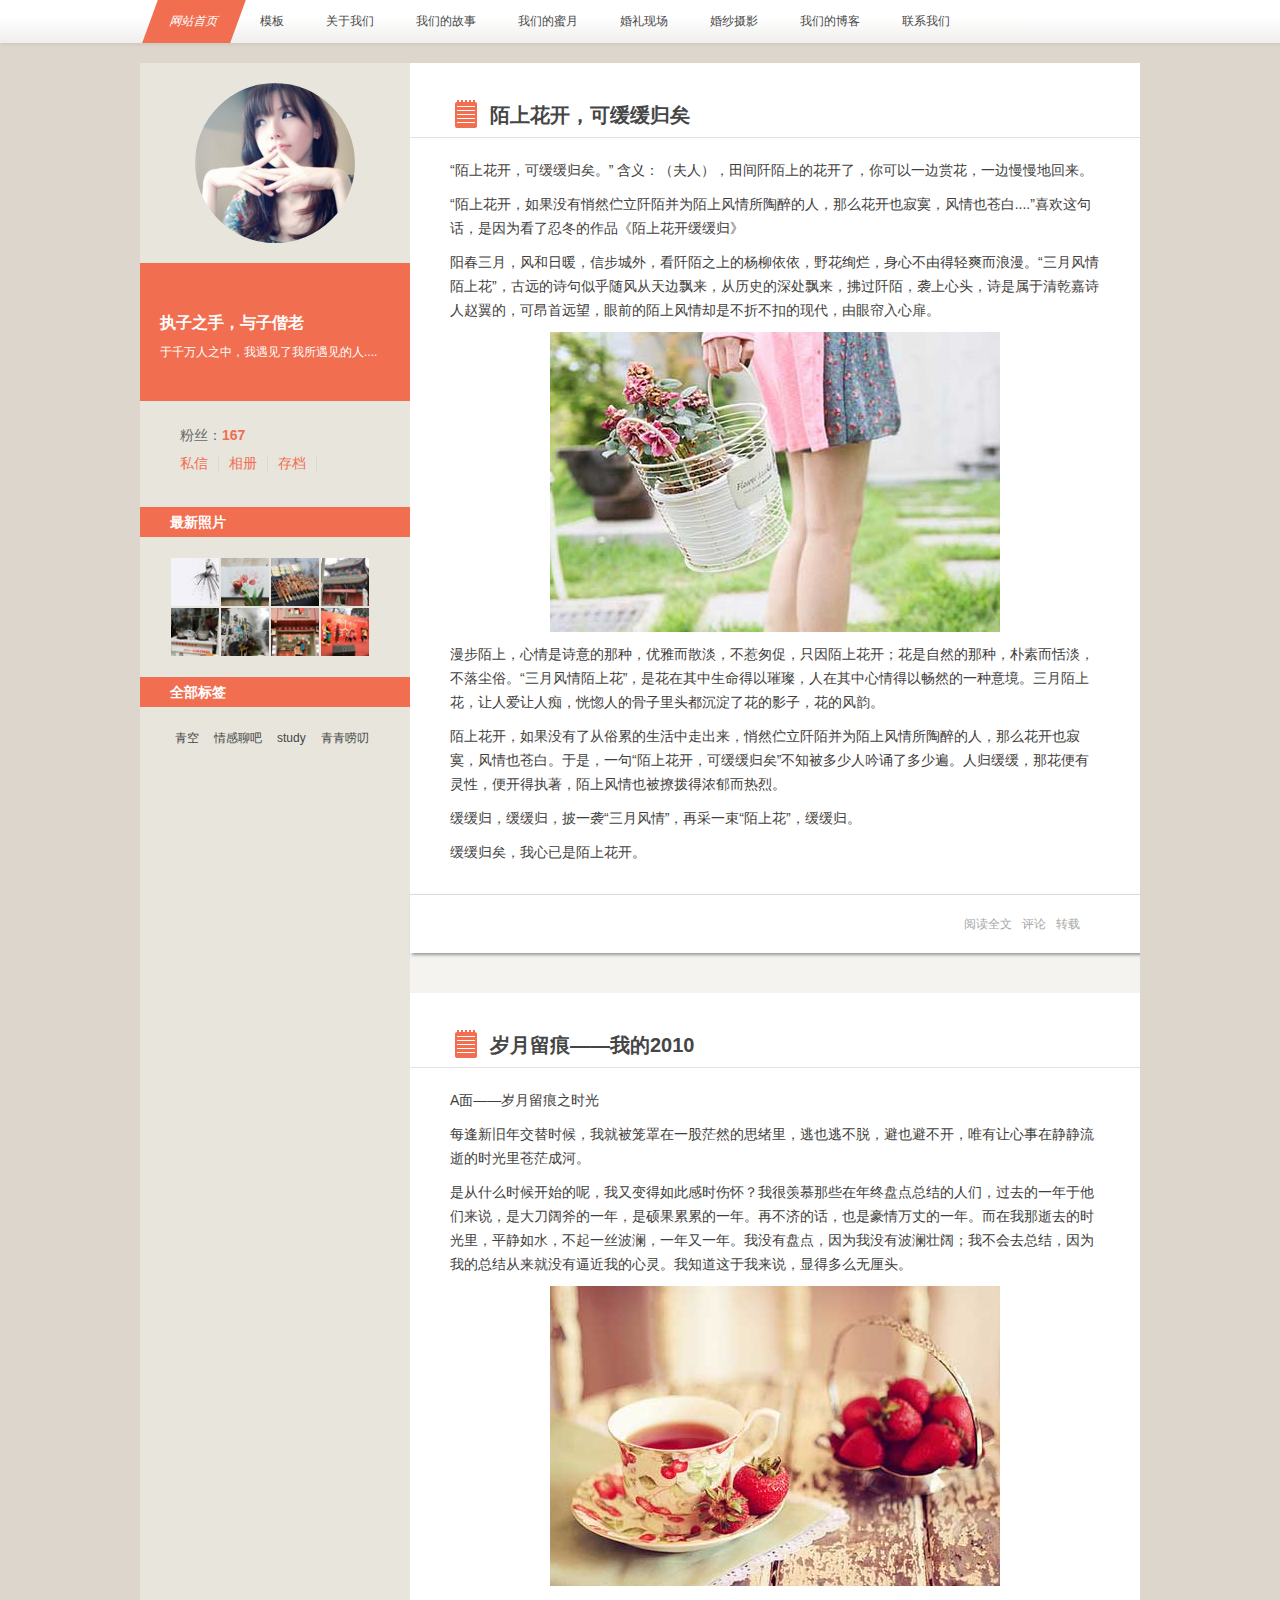
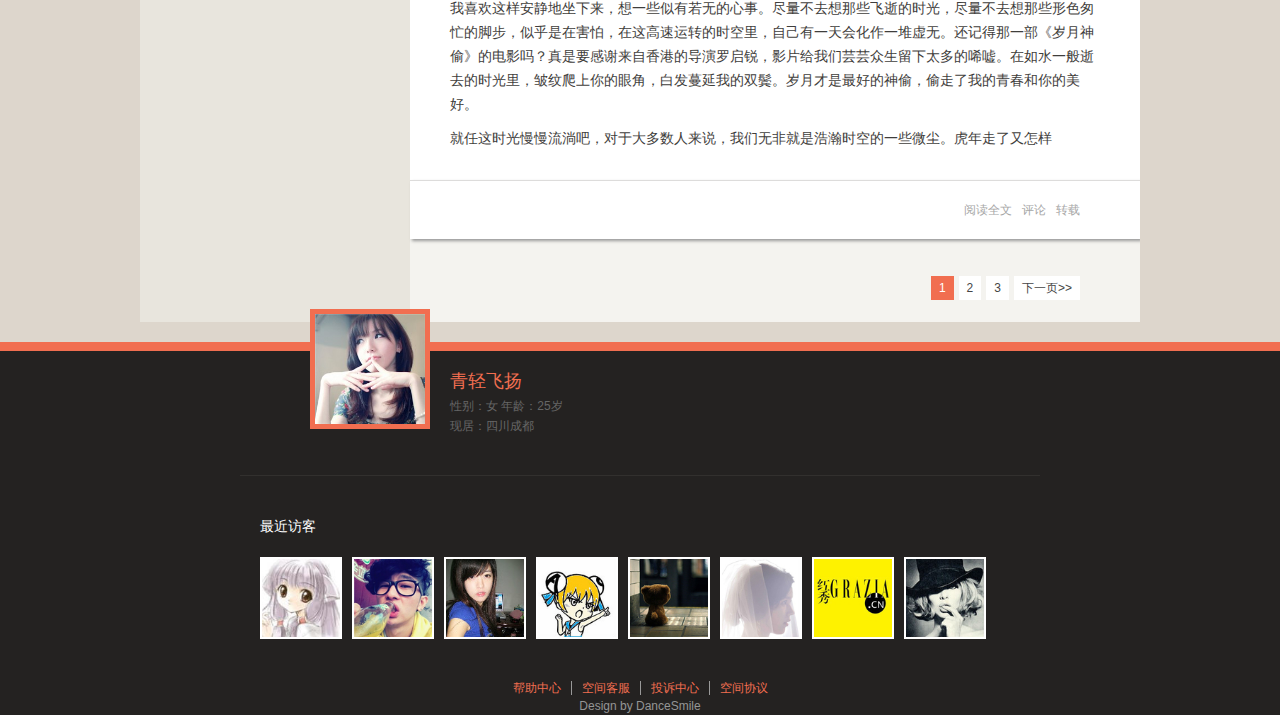
==== index.html @ f1ffcd58 "模板测试" ====
<!doctype html>
<html>
<head>
<meta charset="gb2312">
<title>���˲���ģ��</title>
<meta name="keywords" content="���˲���ģ��" />
<meta name="description" content="���˲���ģ��" />
<link href="css/styles.css" rel="stylesheet">
<!--[if lt IE 9]>
<script src="js/modernizr.js"></script>
<![endif]-->
</head>
<body>
<header>
 <nav id="nav">
   <ul>
    <li><a href="#">��վ��ҳ</a></li>
    <li><a href="#">ģ��</a></li>
    <li><a href="#">��������</a></li>
    <li><a href="#">���ǵĹ���</a></li>
    <li><a href="#">���ǵ�����</a></li>
    <li><a href="#">�����ֳ�</a></li>
    <li><a href="#">��ɴ��Ӱ</a></li>
    <li><a href="#">���ǵĲ���</a></li>       
    <li><a href="#">��ϵ����</a></li>
   </ul>
  <script src="js/silder.js"></script><!--��ȡ��ǰҳ���� ������ʾ����-->
 </nav>
 </header>
 <div class="mainContent">
    <aside>
      <div class="avatar">
        <a href="#"><span>�������</span></a>
      </div>
      <section class="topspaceinfo">
        <h1>ִ��֮�֣���������</h1>
        <p>��ǧ����֮�У���������������������....</p>
      </section>
      <div class="userinfo"> 
        <p class="q-fans"> ��˿��<a href="#">167</a></p> 
        <p class="btns"><a href="#" >˽��</a><a href="#">���</a><a href="#">�浵</a></p>   
      </div>
      <section class="newpic">
         <h2>������Ƭ</h2>
         <ul>
           <li><a href="#"><img src="images/01.jpg"></a></li>
           <li><a href="#"><img src="images/02.jpg"></a></li>
           <li><a href="#"><img src="images/03.jpg"></a></li>
           <li><a href="#"><img src="images/04.jpg"></a></li>
           <li><a href="#"><img src="images/05.jpg"></a></li>
           <li><a href="#"><img src="images/06.jpg"></a></li>
           <li><a href="#"><img src="images/07.jpg"></a></li>
           <li><a href="#"><img src="images/08.jpg"></a></li>
         </ul>
      </section>
      <section class="taglist">
         <h2>ȫ����ǩ</h2>
         <ul>
           <li><a href="#">���</a></li>
           <li><a href="#">����İ�</a></li>
           <li><a href="#">study</a></li>
           <li><a href="#">������߶</a></li>
        </ul>
      </section>
    </aside>
    <div class="blogitem">
      <article>
        <h2 class="title"><a href="#">İ�ϻ������ɻ�������</a></h2>
        <ul class="text">
          <p>��İ�ϻ������ɻ������ӡ��� ���壺�����ˣ��������İ�ϵĻ����ˣ������һ���ͻ���һ�������ػ�����</p>
          <p>��İ�ϻ��������û����Ȼ������İ��Ϊİ�Ϸ������������ˣ���ô����Ҳ��į������Ҳ�԰�....��ϲ����仰������Ϊ�����̶�����Ʒ��İ�ϻ��������顷</p>
          <p>�������£������ů���Ų����⣬����İ֮�ϵ�����������Ұ��Ѥ�ã����Ĳ��ɵ���ˬ�������������·���İ�ϻ�������Զ��ʫ���ƺ��������Ʈ��������ʷ���Ʈ����������İ��Ϯ����ͷ��ʫ��������Ǭ��ʫ�������ģ��ɰ���Զ������ǰ��İ�Ϸ���ȴ�ǲ��۲��۵��ִ��������������顣</p>
          <p class="textimg"><img src="images/text02.jpg"></p>
          <p>����İ�ϣ�������ʫ������֣����Ŷ�ɢ�������ǴҴ٣�ֻ��İ�ϻ�����������Ȼ�����֣����ض��񵭣����䳾�ס������·���İ�ϻ������ǻ����������������貣���������������Գ�Ȼ��һ���⾳������İ�ϻ������˰����˳գ�����˵Ĺ�����ͷ�������˻���Ӱ�ӣ����ķ��ϡ�</p>
          <p>İ�ϻ��������û���˴����۵��������߳�������Ȼ������İ��Ϊİ�Ϸ������������ˣ���ô����Ҳ��į������Ҳ�԰ס����ǣ�һ�䡰İ�ϻ������ɻ������ӡ���֪�������������˶��ٱ顣�˹黺�����ǻ��������ԣ��㿪��ִ����İ�Ϸ���Ҳ���ò���Ũ�������ҡ�</p>
          <p>�����飬�����飬��һϮ�����·��顱���ٲ�һ����İ�ϻ����������顣</p>
          <p>�������ӣ���������İ�ϻ�����</p>
        </ul>
        <div class="textfoot">
          <a href="#">�Ķ�ȫ��</a><a href="#">����</a><a href="#">ת��</a>
        </div>
      </article> 
      <article>
        <h2 class="title"><a href="#">�������ۡ����ҵ�2010</a></h2>
        <ul class="text">
          <p>A�桪����������֮ʱ��</p>
          <p>ÿ���¾��꽻��ʱ���Ҿͱ�������һ��ãȻ��˼�����Ҳ�Ӳ��ѣ���Ҳ�ܲ�����Ψ���������ھ������ŵ�ʱ�����ã�ɺӡ�</p>
          <p>�Ǵ�ʲôʱ��ʼ���أ����ֱ����˸�ʱ�˻����Һ���Ľ��Щ�������̵��ܽ�����ǣ���ȥ��һ����������˵���Ǵ�������һ�꣬��˶�����۵�һ�ꡣ�ٲ��õĻ���Ҳ�Ǻ������ɵ�һ�ꡣ����������ȥ��ʱ���ƽ����ˮ������һ˿������һ����һ�ꡣ��û���̵㣬��Ϊ��û�в���׳�����Ҳ���ȥ�ܽᣬ��Ϊ�ҵ��ܽ������û�бƽ��ҵ����顣��֪����������˵���Եö�ô����ͷ��</p>
          <p class="textimg"><img src="images/text01.jpg"></p>
          <p>��ϲ����������������������һЩ�������޵����¡�������ȥ����Щ���ŵ�ʱ�⣬������ȥ����Щ��ɫ��æ�ĽŲ����ƺ����ں��£����������ת��ʱ����Լ���һ��ữ��һ�����ޡ����ǵ���һ����������͵���ĵ�Ӱ������Ҫ��л������۵ĵ���������ӰƬ������ܿܿ��������̫������ꡣ����ˮһ����ȥ��ʱ���������������۽ǣ��׷������ҵ�˫�ޡ����²�����õ���͵��͵�����ҵ��ഺ��������á�</p>
          <p>������ʱ���������ʰɣ����ڴ��������˵�������޷Ǿ��Ǻ��ʱ�յ�һЩ΢������������������</p>
        </ul>
        <div class="textfoot">
          <a href="#">�Ķ�ȫ��</a><a href="#">����</a><a href="#">ת��</a>
        </div>
      </article>
      <div class="pages"><span>1</span><a href="#" hidefocus="">2</a><a href="#" hidefocus="">3</a><a href="#" class="next">��һҳ&gt;&gt;</a></div>
    </div>
 </div>
<footer>
   <div class="footavatar">
     <img src="images/photo.jpg" class="footphoto">
     <ul class="footinfo">
       <p class="fname"><a href="/dancesmile" >�������</a>  </p>
       <p class="finfo">�Ա�Ů ���䣺25��</p>
       <p>�־ӣ��Ĵ��ɶ�</p></ul>
   </div>
   <section class="visitor">
     <h2>����ÿ�</h2>
      <ul>
        <li><a href="#"><img src="images/s0.jpg"></a></li>
        <li><a href="#"><img src="images/s1.jpg"></a></li>
        <li><a href="#"><img src="images/s2.jpg"></a></li>
        <li><a href="#"><img src="images/s3.jpg"></a></li>
        <li><a href="#"><img src="images/s5.jpg"></a></li>
        <li><a href="#"><img src="images/s6.jpg"></a></li>
        <li><a href="#"><img src="images/s7.jpg"></a></li>
        <li><a href="#"><img src="images/s8.jpg"></a></li>
      </ul>
   </section>
   <div class="Copyright">
     <ul>
       <a href="#">��������</a><a href="#">�ռ�ͷ�</a><a href="#">Ͷ������</a><a href="#">�ռ�Э��</a>
     </ul>
     <p>Design by DanceSmile</p>
   </div>
 </footer>
</body>
</html>
---- css/styles.css ----
@charset "gb2312";
/* CSS Document */
* { margin: 0; padding: 0 }
body { background: #DDD6CC; font: 12px "����", "Arial Narrow", HELVETICA; color: #3F3E3C; line-height: 1.5; }
img { border: 0; vertical-align: middle }
p { display: block; }
ul { list-style: none; }
a { color: #a6a6a6; text-decoration: none; transition: All 0.5s ease; -webkit-transition: All 0.5s ease; -moz-transition: All 0.5s ease; -o-transition: All 0.5s ease; }
a:hover { color: #000; }
.blank { height: 5px; overflow: hidden; width: 100%; margin: auto; clear: both }
/* nav */
header { width: 100%; height: 43px; background: -webkit-gradient(linear, 78% 100%, 78% 41%, from(#EFEEEC), to(#fff)); box-shadow: #D0C9C0 2px 2px 3px }
header nav { margin: 0 auto; width: 980px; text-align: center }
header nav ul li { line-height: 43px; display: block }
header nav ul li a { color: #484848; float: left; padding: 0 20px; margin-right: 2px; }
header nav ul li a:hover, #nav_current { color: #fff; background: #F16E50; transform: skew(-20deg); -webkit-transform: skew(-20deg); -moz-transform: skew(-20deg); -o-transform: skew(-20deg); }
/* mainContent */
.mainContent { background: #E8E5DD; width: 1000px; margin: 20px auto; overflow: hidden }
aside { width: 270px; float: left; }
.avatar { margin: 20px auto; width: 160px; height: 160px; border-radius: 160px; -moz-border-radius: 160px; -webkit-border-radius: 160px; overflow: hidden; }
.avatar a { display: block; padding-top: 97px; width: 160px; height: 63px; background: url(../images/photo.jpg) no-repeat; background-size: 160px 160px }
.avatar a span { display: block; margin-top: 63px; padding-top: 8px; width: 160px; height: 55px; text-align: center; font-size: 16px; line-height: 20px; color: #fff; background: rgba(0, 0, 0, .5); -webkit-transition: margin-top .2s ease-in-out; -moz-transition: margin-top .2s ease-in-out; -o-transition: margin-top .2s ease-in-out; transition: margin-top .2s ease-in-out; }
.avatar a:hover span { display: block; margin-top: 0; }
.topspaceinfo { background: #f16e50; padding: 40px 20px; color: #fff }
.topspaceinfo h1 { font-size: 16px; line-height: 40px }
.userinfo { padding: 20px 30px 30px; font-size: 14px; line-height: 28px; color: #666; }
.userinfo a { color: #f16e50; }
.userinfo a:hover { color: #000 }
.q-fans, .btns a { padding: 0 10px }
.q-fans a { font-weight: bold; }
.btns a { border-right: #dad9d5 1px solid; }
aside section { display: block; overflow: hidden }
aside section h2 { background: #f16e50; color: #FFF; padding-left: 30px; height: 30px; line-height: 30px; font-size: 14px; }
.newpic ul, .taglist ul { padding: 20px 30px; overflow: hidden }
.newpic ul li { display: inline; width: 48px; height: 48px; }
.newpic ul li img { width: 48px; height: 48px; border: 0; display: block; float: left; border: 1px solid transparent; }
.newpic ul li img:hover { opacity: 0.5 }
.taglist ul li a { padding: 2px 5px; display: inline-block; float: left; margin-right: 5px; color: #454545; }
.taglist ul li a:hover { background: #f16e50; color: #fff; -moz-border-radius: 5px; -webkit-border-radius: 5px; border-radius: 5px }
.blogitem { width: 730px; background: #fff; float: right }
.blogitem article { border-bottom: #F4F3EF 40px solid; }
.title { background: url(../images/titlebg.png) no-repeat 5% 80%; font-size: 20px; line-height: 28px; display: inline-block; padding: 38px 60px 8px 80px; border-bottom: 1px solid #e2e2e2; width: 100%; }
.title a { color: #454545; }
.title a:hover { padding: 20px }
.text { font-size: 14px; padding: 20px 40px; }
.text p { line-height: 24px; margin-bottom: 10px }
.textimg { text-align: center }
.textimg img { max-width: 500px; width:expression(document.body.clientWidth > 500? "500px": "auto" );}/*for ie6*/
.textfoot { padding: 20px 60px; border-top: 1px solid #dddcdb; text-align: right; box-shadow: #999 2px 2px 3px }
.textfoot a { margin-left: 10px; }
.pages { padding: 0 60px 25px; background: #F4F3EF; text-align: right }
.pages span { background: #f16e50; color: #fff; }
.pages a { background: #fff; color: #454545; padding: 5px 8px; border: none; margin: 0 0 0 5px; }
.pages span { padding: 5px 8px; border: none; margin: 0 0 0 5px; }
.pages a:hover { background: #CCC }
/* footer */
footer { border-top: 9px solid #f16e50; background: #242221; width: 100%; }
.footavatar { width: 700px; margin: auto; position: relative; color: #666; }
.footavatar img{ height:110px}
.footphoto { position: absolute; top: -58px; left: 20px; display: block; border: #F16E50 5px solid; }
.footinfo { display: block; padding: 0 0 0 160px }
.fname { color: #f16e50; margin-top: 16px; font-size: 18px; line-height: 28px; }
.fname a { color: #f16e50; }
.finfo { line-height: 22px; }
.visitor { width: 800px; margin: 40px auto 0; clear: both; border-top: 1px solid #32302e; padding-top: 40px; overflow: hidden; }
.visitor h2 { color: #fff; font-size: 14px; font-weight: normal; padding: 0 20px 0 }
.visitor ul { padding: 20px }
.visitor ul li img { width: 78px; height: 78px; display: block; border: #FFF 2px solid }
.visitor ul li a { float: left; margin-right: 10px }
.visitor ul li a:hover { opacity: 0.5 }
.Copyright { text-align: center; color: #959595; margin: 40px 0 0 }
.Copyright ul a { color: #f16e50; display: inline; padding: 0 10px; }
.Copyright ul a:nth-child(-n+3) { border-right: #999 1px solid }
.Copyright ul a:hover { color: #ff8b70; }
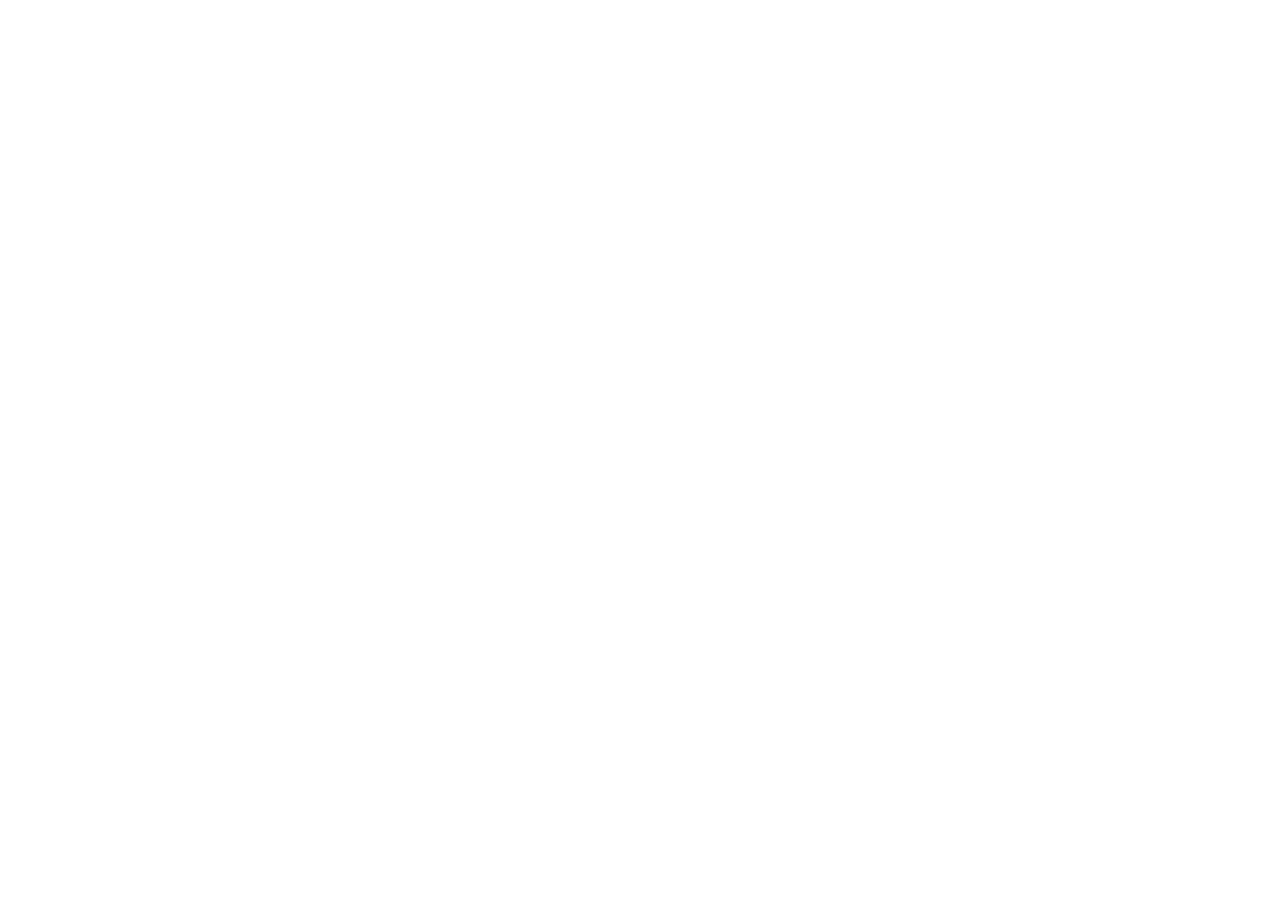
==== commit 10d079ae: "clear all" ====
--- a/index.html
+++ b/index.html
@@ -1,129 +1,17 @@
-<!doctype html>
-<html>
+<!DOCTYPE html>
+<html lang="en">
+
 <head>
-<meta charset="gb2312">
-<title>���˲���ģ��</title>
-<meta name="keywords" content="���˲���ģ��" />
-<meta name="description" content="���˲���ģ��" />
-<link href="css/styles.css" rel="stylesheet">
-<!--[if lt IE 9]>
-<script src="js/modernizr.js"></script>
-<![endif]-->
+  <meta charset="UTF-8">
+  <meta name="viewport" content="width=device-width, initial-scale=1.0">
+  <meta http-equiv="X-UA-Compatible" content="ie=edge">
+  <title>沐糖 (づ｡◕ ౩ ◕｡)づ</title>
+  <link rel="icon" sizes="any" mask="" href="/imgs/icon_mushroom.jpg">
+  <link rel="stylesheet" type="text/css" href="/css/styles.css">
 </head>
+
 <body>
-<header>
- <nav id="nav">
-   <ul>
-    <li><a href="#">��վ��ҳ</a></li>
-    <li><a href="#">ģ��</a></li>
-    <li><a href="#">��������</a></li>
-    <li><a href="#">���ǵĹ���</a></li>
-    <li><a href="#">���ǵ�����</a></li>
-    <li><a href="#">�����ֳ�</a></li>
-    <li><a href="#">��ɴ��Ӱ</a></li>
-    <li><a href="#">���ǵĲ���</a></li>       
-    <li><a href="#">��ϵ����</a></li>
-   </ul>
-  <script src="js/silder.js"></script><!--��ȡ��ǰҳ���� ������ʾ����-->
- </nav>
- </header>
- <div class="mainContent">
-    <aside>
-      <div class="avatar">
-        <a href="#"><span>�������</span></a>
-      </div>
-      <section class="topspaceinfo">
-        <h1>ִ��֮�֣���������</h1>
-        <p>��ǧ����֮�У���������������������....</p>
-      </section>
-      <div class="userinfo"> 
-        <p class="q-fans"> ��˿��<a href="#">167</a></p> 
-        <p class="btns"><a href="#" >˽��</a><a href="#">���</a><a href="#">�浵</a></p>   
-      </div>
-      <section class="newpic">
-         <h2>������Ƭ</h2>
-         <ul>
-           <li><a href="#"><img src="images/01.jpg"></a></li>
-           <li><a href="#"><img src="images/02.jpg"></a></li>
-           <li><a href="#"><img src="images/03.jpg"></a></li>
-           <li><a href="#"><img src="images/04.jpg"></a></li>
-           <li><a href="#"><img src="images/05.jpg"></a></li>
-           <li><a href="#"><img src="images/06.jpg"></a></li>
-           <li><a href="#"><img src="images/07.jpg"></a></li>
-           <li><a href="#"><img src="images/08.jpg"></a></li>
-         </ul>
-      </section>
-      <section class="taglist">
-         <h2>ȫ����ǩ</h2>
-         <ul>
-           <li><a href="#">���</a></li>
-           <li><a href="#">����İ�</a></li>
-           <li><a href="#">study</a></li>
-           <li><a href="#">������߶</a></li>
-        </ul>
-      </section>
-    </aside>
-    <div class="blogitem">
-      <article>
-        <h2 class="title"><a href="#">İ�ϻ������ɻ�������</a></h2>
-        <ul class="text">
-          <p>��İ�ϻ������ɻ������ӡ��� ���壺�����ˣ��������İ�ϵĻ����ˣ������һ���ͻ���һ�������ػ�����</p>
-          <p>��İ�ϻ��������û����Ȼ������İ��Ϊİ�Ϸ������������ˣ���ô����Ҳ��į������Ҳ�԰�....��ϲ����仰������Ϊ�����̶�����Ʒ��İ�ϻ��������顷</p>
-          <p>�������£������ů���Ų����⣬����İ֮�ϵ�����������Ұ��Ѥ�ã����Ĳ��ɵ���ˬ�������������·���İ�ϻ�������Զ��ʫ���ƺ��������Ʈ��������ʷ���Ʈ����������İ��Ϯ����ͷ��ʫ��������Ǭ��ʫ�������ģ��ɰ���Զ������ǰ��İ�Ϸ���ȴ�ǲ��۲��۵��ִ��������������顣</p>
-          <p class="textimg"><img src="images/text02.jpg"></p>
-          <p>����İ�ϣ�������ʫ������֣����Ŷ�ɢ�������ǴҴ٣�ֻ��İ�ϻ�����������Ȼ�����֣����ض��񵭣����䳾�ס������·���İ�ϻ������ǻ����������������貣���������������Գ�Ȼ��һ���⾳������İ�ϻ������˰����˳գ�����˵Ĺ�����ͷ�������˻���Ӱ�ӣ����ķ��ϡ�</p>
-          <p>İ�ϻ��������û���˴����۵��������߳�������Ȼ������İ��Ϊİ�Ϸ������������ˣ���ô����Ҳ��į������Ҳ�԰ס����ǣ�һ�䡰İ�ϻ������ɻ������ӡ���֪�������������˶��ٱ顣�˹黺�����ǻ��������ԣ��㿪��ִ����İ�Ϸ���Ҳ���ò���Ũ�������ҡ�</p>
-          <p>�����飬�����飬��һϮ�����·��顱���ٲ�һ����İ�ϻ����������顣</p>
-          <p>�������ӣ���������İ�ϻ�����</p>
-        </ul>
-        <div class="textfoot">
-          <a href="#">�Ķ�ȫ��</a><a href="#">����</a><a href="#">ת��</a>
-        </div>
-      </article> 
-      <article>
-        <h2 class="title"><a href="#">�������ۡ����ҵ�2010</a></h2>
-        <ul class="text">
-          <p>A�桪����������֮ʱ��</p>
-          <p>ÿ���¾��꽻��ʱ���Ҿͱ�������һ��ãȻ��˼�����Ҳ�Ӳ��ѣ���Ҳ�ܲ�����Ψ���������ھ������ŵ�ʱ�����ã�ɺӡ�</p>
-          <p>�Ǵ�ʲôʱ��ʼ���أ����ֱ����˸�ʱ�˻����Һ���Ľ��Щ�������̵��ܽ�����ǣ���ȥ��һ����������˵���Ǵ�������һ�꣬��˶�����۵�һ�ꡣ�ٲ��õĻ���Ҳ�Ǻ������ɵ�һ�ꡣ����������ȥ��ʱ���ƽ����ˮ������һ˿������һ����һ�ꡣ��û���̵㣬��Ϊ��û�в���׳�����Ҳ���ȥ�ܽᣬ��Ϊ�ҵ��ܽ������û�бƽ��ҵ����顣��֪����������˵���Եö�ô����ͷ��</p>
-          <p class="textimg"><img src="images/text01.jpg"></p>
-          <p>��ϲ����������������������һЩ�������޵����¡�������ȥ����Щ���ŵ�ʱ�⣬������ȥ����Щ��ɫ��æ�ĽŲ����ƺ����ں��£����������ת��ʱ����Լ���һ��ữ��һ�����ޡ����ǵ���һ����������͵���ĵ�Ӱ������Ҫ��л������۵ĵ���������ӰƬ������ܿܿ��������̫������ꡣ����ˮһ����ȥ��ʱ���������������۽ǣ��׷������ҵ�˫�ޡ����²�����õ���͵��͵�����ҵ��ഺ��������á�</p>
-          <p>������ʱ���������ʰɣ����ڴ��������˵�������޷Ǿ��Ǻ��ʱ�յ�һЩ΢������������������</p>
-        </ul>
-        <div class="textfoot">
-          <a href="#">�Ķ�ȫ��</a><a href="#">����</a><a href="#">ת��</a>
-        </div>
-      </article>
-      <div class="pages"><span>1</span><a href="#" hidefocus="">2</a><a href="#" hidefocus="">3</a><a href="#" class="next">��һҳ&gt;&gt;</a></div>
-    </div>
- </div>
-<footer>
-   <div class="footavatar">
-     <img src="images/photo.jpg" class="footphoto">
-     <ul class="footinfo">
-       <p class="fname"><a href="/dancesmile" >�������</a>  </p>
-       <p class="finfo">�Ա�Ů ���䣺25��</p>
-       <p>�־ӣ��Ĵ��ɶ�</p></ul>
-   </div>
-   <section class="visitor">
-     <h2>����ÿ�</h2>
-      <ul>
-        <li><a href="#"><img src="images/s0.jpg"></a></li>
-        <li><a href="#"><img src="images/s1.jpg"></a></li>
-        <li><a href="#"><img src="images/s2.jpg"></a></li>
-        <li><a href="#"><img src="images/s3.jpg"></a></li>
-        <li><a href="#"><img src="images/s5.jpg"></a></li>
-        <li><a href="#"><img src="images/s6.jpg"></a></li>
-        <li><a href="#"><img src="images/s7.jpg"></a></li>
-        <li><a href="#"><img src="images/s8.jpg"></a></li>
-      </ul>
-   </section>
-   <div class="Copyright">
-     <ul>
-       <a href="#">��������</a><a href="#">�ռ�ͷ�</a><a href="#">Ͷ������</a><a href="#">�ռ�Э��</a>
-     </ul>
-     <p>Design by DanceSmile</p>
-   </div>
- </footer>
+  <img class="place-center" style="width: 800px" src="/imgs/bpg-f4.jpg" alt="">
 </body>
+
 </html>--- a/css/styles.css
+++ b/css/styles.css
@@ -1,74 +1,12 @@
-@charset "gb2312";
-/* CSS Document */
-* { margin: 0; padding: 0 }
-body { background: #DDD6CC; font: 12px "����", "Arial Narrow", HELVETICA; color: #3F3E3C; line-height: 1.5; }
-img { border: 0; vertical-align: middle }
-p { display: block; }
-ul { list-style: none; }
-a { color: #a6a6a6; text-decoration: none; transition: All 0.5s ease; -webkit-transition: All 0.5s ease; -moz-transition: All 0.5s ease; -o-transition: All 0.5s ease; }
-a:hover { color: #000; }
-.blank { height: 5px; overflow: hidden; width: 100%; margin: auto; clear: both }
-/* nav */
-header { width: 100%; height: 43px; background: -webkit-gradient(linear, 78% 100%, 78% 41%, from(#EFEEEC), to(#fff)); box-shadow: #D0C9C0 2px 2px 3px }
-header nav { margin: 0 auto; width: 980px; text-align: center }
-header nav ul li { line-height: 43px; display: block }
-header nav ul li a { color: #484848; float: left; padding: 0 20px; margin-right: 2px; }
-header nav ul li a:hover, #nav_current { color: #fff; background: #F16E50; transform: skew(-20deg); -webkit-transform: skew(-20deg); -moz-transform: skew(-20deg); -o-transform: skew(-20deg); }
-/* mainContent */
-.mainContent { background: #E8E5DD; width: 1000px; margin: 20px auto; overflow: hidden }
-aside { width: 270px; float: left; }
-.avatar { margin: 20px auto; width: 160px; height: 160px; border-radius: 160px; -moz-border-radius: 160px; -webkit-border-radius: 160px; overflow: hidden; }
-.avatar a { display: block; padding-top: 97px; width: 160px; height: 63px; background: url(../images/photo.jpg) no-repeat; background-size: 160px 160px }
-.avatar a span { display: block; margin-top: 63px; padding-top: 8px; width: 160px; height: 55px; text-align: center; font-size: 16px; line-height: 20px; color: #fff; background: rgba(0, 0, 0, .5); -webkit-transition: margin-top .2s ease-in-out; -moz-transition: margin-top .2s ease-in-out; -o-transition: margin-top .2s ease-in-out; transition: margin-top .2s ease-in-out; }
-.avatar a:hover span { display: block; margin-top: 0; }
-.topspaceinfo { background: #f16e50; padding: 40px 20px; color: #fff }
-.topspaceinfo h1 { font-size: 16px; line-height: 40px }
-.userinfo { padding: 20px 30px 30px; font-size: 14px; line-height: 28px; color: #666; }
-.userinfo a { color: #f16e50; }
-.userinfo a:hover { color: #000 }
-.q-fans, .btns a { padding: 0 10px }
-.q-fans a { font-weight: bold; }
-.btns a { border-right: #dad9d5 1px solid; }
-aside section { display: block; overflow: hidden }
-aside section h2 { background: #f16e50; color: #FFF; padding-left: 30px; height: 30px; line-height: 30px; font-size: 14px; }
-.newpic ul, .taglist ul { padding: 20px 30px; overflow: hidden }
-.newpic ul li { display: inline; width: 48px; height: 48px; }
-.newpic ul li img { width: 48px; height: 48px; border: 0; display: block; float: left; border: 1px solid transparent; }
-.newpic ul li img:hover { opacity: 0.5 }
-.taglist ul li a { padding: 2px 5px; display: inline-block; float: left; margin-right: 5px; color: #454545; }
-.taglist ul li a:hover { background: #f16e50; color: #fff; -moz-border-radius: 5px; -webkit-border-radius: 5px; border-radius: 5px }
-.blogitem { width: 730px; background: #fff; float: right }
-.blogitem article { border-bottom: #F4F3EF 40px solid; }
-.title { background: url(../images/titlebg.png) no-repeat 5% 80%; font-size: 20px; line-height: 28px; display: inline-block; padding: 38px 60px 8px 80px; border-bottom: 1px solid #e2e2e2; width: 100%; }
-.title a { color: #454545; }
-.title a:hover { padding: 20px }
-.text { font-size: 14px; padding: 20px 40px; }
-.text p { line-height: 24px; margin-bottom: 10px }
-.textimg { text-align: center }
-.textimg img { max-width: 500px; width:expression(document.body.clientWidth > 500? "500px": "auto" );}/*for ie6*/
-.textfoot { padding: 20px 60px; border-top: 1px solid #dddcdb; text-align: right; box-shadow: #999 2px 2px 3px }
-.textfoot a { margin-left: 10px; }
-.pages { padding: 0 60px 25px; background: #F4F3EF; text-align: right }
-.pages span { background: #f16e50; color: #fff; }
-.pages a { background: #fff; color: #454545; padding: 5px 8px; border: none; margin: 0 0 0 5px; }
-.pages span { padding: 5px 8px; border: none; margin: 0 0 0 5px; }
-.pages a:hover { background: #CCC }
-/* footer */
-footer { border-top: 9px solid #f16e50; background: #242221; width: 100%; }
-.footavatar { width: 700px; margin: auto; position: relative; color: #666; }
-.footavatar img{ height:110px}
-.footphoto { position: absolute; top: -58px; left: 20px; display: block; border: #F16E50 5px solid; }
-.footinfo { display: block; padding: 0 0 0 160px }
-.fname { color: #f16e50; margin-top: 16px; font-size: 18px; line-height: 28px; }
-.fname a { color: #f16e50; }
-.finfo { line-height: 22px; }
-.visitor { width: 800px; margin: 40px auto 0; clear: both; border-top: 1px solid #32302e; padding-top: 40px; overflow: hidden; }
-.visitor h2 { color: #fff; font-size: 14px; font-weight: normal; padding: 0 20px 0 }
-.visitor ul { padding: 20px }
-.visitor ul li img { width: 78px; height: 78px; display: block; border: #FFF 2px solid }
-.visitor ul li a { float: left; margin-right: 10px }
-.visitor ul li a:hover { opacity: 0.5 }
-.Copyright { text-align: center; color: #959595; margin: 40px 0 0 }
-.Copyright ul a { color: #f16e50; display: inline; padding: 0 10px; }
-.Copyright ul a:nth-child(-n+3) { border-right: #999 1px solid }
-.Copyright ul a:hover { color: #ff8b70; }+@charset "utf-8";
+html,body{
+    height: 100%;
+    width: 100%;
+    margin: 0;
+}
+.place-center{
+    transform: translate(-50%, -50%);
+    position: absolute;
+    top: 50%;
+    left: 50%;
+}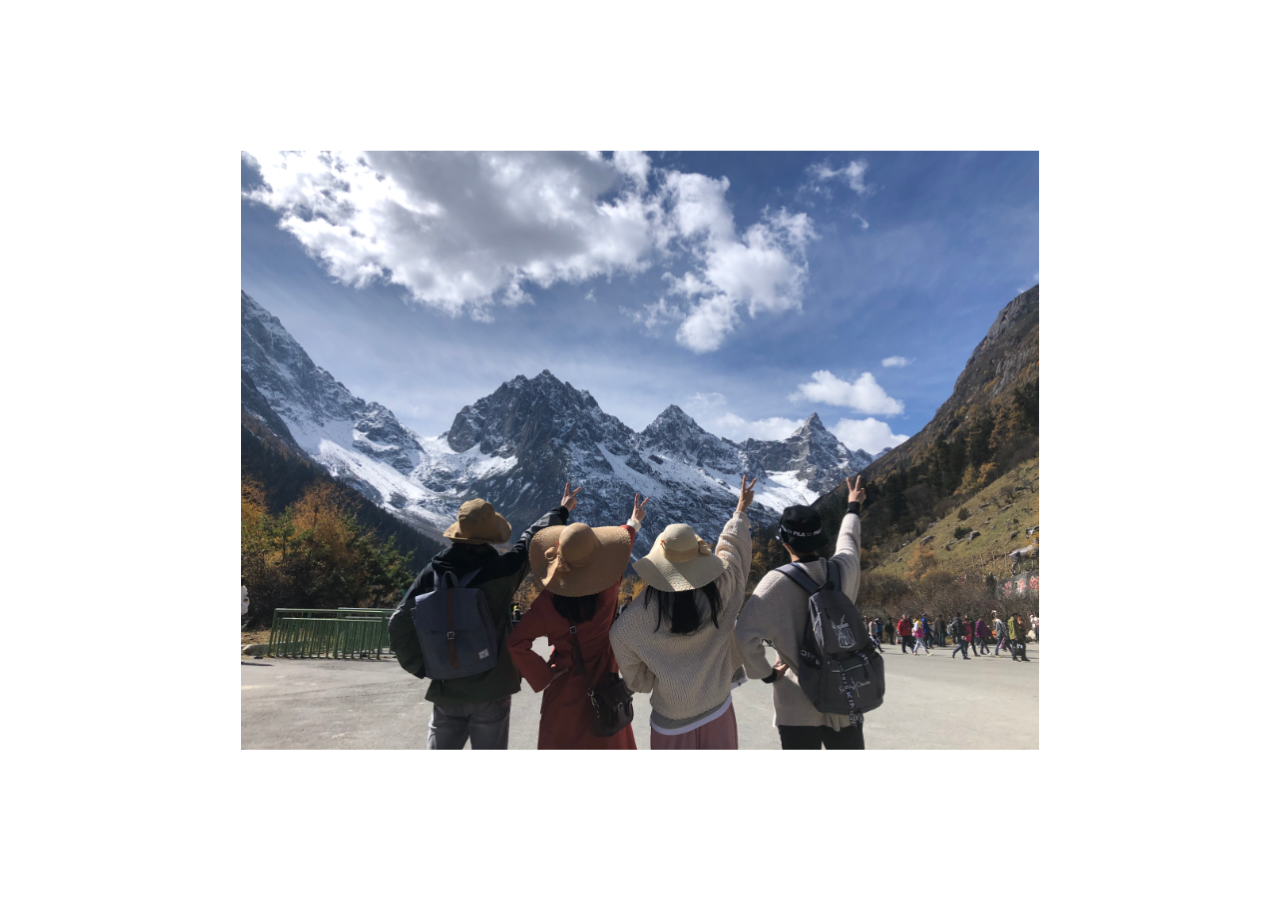
==== commit 7bf14fc5: "update" ====
--- a/index.html
+++ b/index.html
@@ -11,7 +11,7 @@
 </head>
 
 <body>
-  <img class="place-center" style="width: 800px" src="/imgs/bpg-f4.jpg" alt="">
+  <img class="place-center" style="width: 800px" src="/imgs/bpg-f4.png" alt="">
 </body>
 
 </html>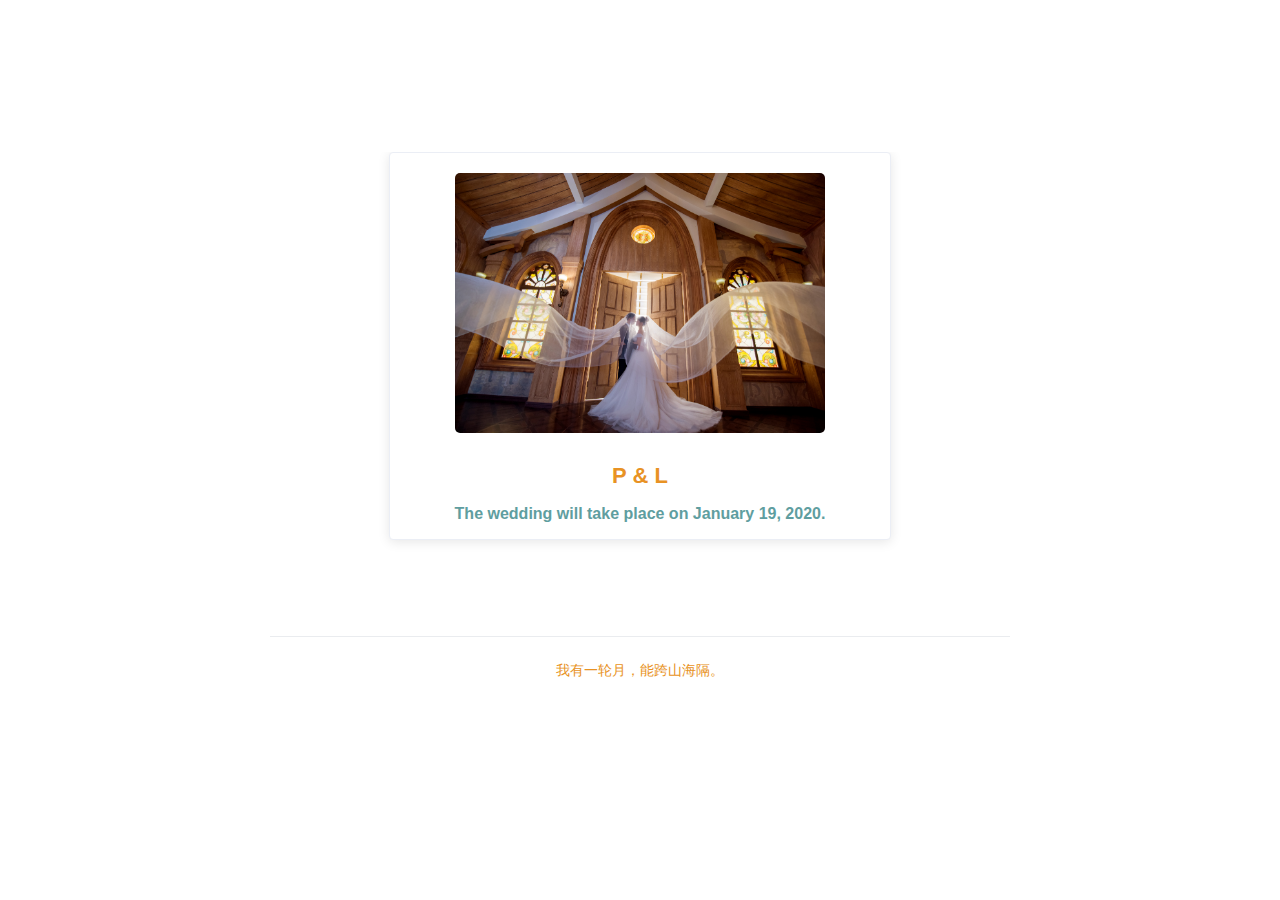
==== commit 8d8c5977: "update" ====
--- a/index.html
+++ b/index.html
@@ -1,17 +1,27 @@
 <!DOCTYPE html>
-<html lang="en">
-
-<head>
-  <meta charset="UTF-8">
-  <meta name="viewport" content="width=device-width, initial-scale=1.0">
-  <meta http-equiv="X-UA-Compatible" content="ie=edge">
-  <title>沐糖 (づ｡◕ ౩ ◕｡)づ</title>
-  <link rel="icon" sizes="any" mask="" href="/imgs/icon_mushroom.jpg">
-  <link rel="stylesheet" type="text/css" href="/css/styles.css">
-</head>
-
-<body>
-  <img class="place-center" style="width: 800px" src="/imgs/bpg-f4.png" alt="">
-</body>
-
-</html>+<html lang="en-US">
+  <head>
+    <meta charset="utf-8">
+    <meta name="viewport" content="width=device-width,initial-scale=1">
+    <title>沐糖 (づ｡◕ ౩ ◕｡)づ</title>
+    <meta name="description" content="Enjoy whatever it comes.">
+    <link rel="icon" href="/icon_mushroom.jpg">
+  <link rel="manifest" href="/manifest.json">
+  <meta name="theme-color" content="#3eaf7c">
+  <meta name="apple-mobile-web-app-capable" content="yes">
+  <meta name="apple-mobile-web-app-status-bar-style" content="black">
+  <link rel="apple-touch-icon" href="/icons/apple-touch-icon-152x152.png">
+  <link rel="mask-icon" href="/icons/safari-pinned-tab.svg" color="#3eaf7c">
+  <meta name="msapplication-TileImage" content="/icons/msapplication-icon-144x144.png">
+  <meta name="msapplication-TileColor" content="#000000">
+    
+    <link rel="preload" href="/assets/css/0.styles.3c8ce66d.css" as="style"><link rel="preload" href="/assets/js/app.fe9294d6.js" as="script"><link rel="preload" href="/assets/js/2.84eaee02.js" as="script"><link rel="preload" href="/assets/js/8.8a6e3bb2.js" as="script"><link rel="preload" href="/assets/js/12.96dd3055.js" as="script"><link rel="preload" href="/assets/js/4.a7afdd15.js" as="script"><link rel="preload" href="/assets/js/10.21ca1749.js" as="script"><link rel="prefetch" href="/assets/js/11.2daa55e5.js"><link rel="prefetch" href="/assets/js/13.c46df1ac.js"><link rel="prefetch" href="/assets/js/14.abc1cbe7.js"><link rel="prefetch" href="/assets/js/15.292faf40.js"><link rel="prefetch" href="/assets/js/16.925d5b0f.js"><link rel="prefetch" href="/assets/js/17.df831b71.js"><link rel="prefetch" href="/assets/js/18.405c678f.js"><link rel="prefetch" href="/assets/js/19.dd8e294c.js"><link rel="prefetch" href="/assets/js/20.795a991e.js"><link rel="prefetch" href="/assets/js/21.e0663643.js"><link rel="prefetch" href="/assets/js/22.cd92fcdb.js"><link rel="prefetch" href="/assets/js/23.35e01ef9.js"><link rel="prefetch" href="/assets/js/3.1638692f.js"><link rel="prefetch" href="/assets/js/5.26c3adb8.js"><link rel="prefetch" href="/assets/js/6.25d0a1c2.js"><link rel="prefetch" href="/assets/js/7.95862c26.js"><link rel="prefetch" href="/assets/js/9.efa9122d.js">
+    <link rel="stylesheet" href="/assets/css/0.styles.3c8ce66d.css">
+  </head>
+  <body>
+    <div id="app" data-server-rendered="true"><div class="theme-container no-sidebar"><div class="sidebar-mask"></div> <aside class="sidebar"><nav class="nav-links"><div class="nav-item"><div class="dropdown-wrapper"><a class="dropdown-title"><span class="title">Finen's Blog</span> <span class="arrow right"></span></a> <ul class="nav-dropdown" style="display:none;"><li class="dropdown-item"><h4>BackEnd</h4> <ul class="dropdown-subitem-wrapper"><li class="dropdown-subitem"><a href="/blog/java/" class="nav-link">Java</a></li><li class="dropdown-subitem"><a href="/blog/python/" class="nav-link">Python</a></li></ul></li><li class="dropdown-item"><h4>FrontEnd</h4> <ul class="dropdown-subitem-wrapper"><li class="dropdown-subitem"><a href="/blog/frontend/" class="nav-link">Frontend</a></li></ul></li><li class="dropdown-item"><h4>Linux</h4> <ul class="dropdown-subitem-wrapper"><li class="dropdown-subitem"><a href="/blog/linux/" class="nav-link">Linux</a></li></ul></li><li class="dropdown-item"><h4>Other</h4> <ul class="dropdown-subitem-wrapper"><li class="dropdown-subitem"><a href="/blog/git/" class="nav-link">Git</a></li><li class="dropdown-subitem"><a href="/blog/wheel/" class="nav-link">Wheel</a></li><li class="dropdown-subitem"><a href="/blog/others/" class="nav-link">Other</a></li><li class="dropdown-subitem"><a href="/blog/life-record/" class="nav-link">LifeRecord</a></li></ul></li></ul></div></div><div class="nav-item"><a href="/archives/" class="nav-link">Archives</a></div><div class="nav-item"><a href="/tags/" class="nav-link">Tags</a></div><div class="nav-item"><a href="/about/" class="nav-link">Resume</a></div><div class="nav-item"><a href="/friends/" class="nav-link">Friends</a></div> <a href="https://github.com/hirCodd" target="_blank" rel="noopener noreferrer" class="repo-link">
+    GitHub
+    <svg xmlns="http://www.w3.org/2000/svg" aria-hidden="true" x="0px" y="0px" viewBox="0 0 100 100" width="15" height="15" class="icon outbound"><path fill="currentColor" d="M18.8,85.1h56l0,0c2.2,0,4-1.8,4-4v-32h-8v28h-48v-48h28v-8h-32l0,0c-2.2,0-4,1.8-4,4v56C14.8,83.3,16.6,85.1,18.8,85.1z"></path> <polygon fill="currentColor" points="45.7,48.7 51.3,54.3 77.2,28.5 77.2,37.2 85.2,37.2 85.2,14.9 62.8,14.9 62.8,22.9 71.5,22.9"></polygon></svg></a></nav>  <!----> </aside> <main class="page"> <!----> <div class="content default"><div class="home-main-page" data-v-321d410a><div class="cardpage" style="padding-bottom: 88px;" data-v-321d410a><div class="el-card box-card is-always-shadow" data-v-321d410a><!----><div class="el-card__body" style="padding:0px;"><img src="/church_s.png" class="image" data-v-321d410a> <div class="nickname" data-v-321d410a><span class="nick" data-v-321d410a>P &amp; L</span></div> <div class="motto" style="padding:16px;" data-v-321d410a><span data-v-321d410a>The wedding will take place on January 19, 2020.</span></div></div></div></div> <hr data-v-321d410a> <div class="footer" data-v-321d410a><p data-v-321d410a>我有一轮月，能跨山海隔。</p></div></div></div> <footer class="page-edit"><!----> <!----></footer> <!---->  <!----></main></div><div class="global-ui"><!----><!----></div></div>
+    <script src="/assets/js/app.fe9294d6.js" defer></script><script src="/assets/js/2.84eaee02.js" defer></script><script src="/assets/js/8.8a6e3bb2.js" defer></script><script src="/assets/js/12.96dd3055.js" defer></script><script src="/assets/js/4.a7afdd15.js" defer></script><script src="/assets/js/10.21ca1749.js" defer></script>
+  </body>
+</html>
--- a/assets/css/0.styles.3c8ce66d.css
+++ b/assets/css/0.styles.3c8ce66d.css
@@ -0,0 +1 @@
+@font-face{font-family:element-icons;src:url([data-uri]) format("woff"),url(/assets/fonts/element-icons.6f0a7632.ttf) format("truetype");font-weight:400;font-style:normal}[class*=" el-icon-"],[class^=el-icon-]{font-family:element-icons!important;speak:none;font-style:normal;font-weight:400;font-variant:normal;text-transform:none;line-height:1;vertical-align:baseline;display:inline-block;-webkit-font-smoothing:antialiased;-moz-osx-font-smoothing:grayscale}.el-icon-info:before{content:"\E61A"}.el-icon-error:before{content:"\E62C"}.el-icon-success:before{content:"\E62D"}.el-icon-warning:before{content:"\E62E"}.el-icon-question:before{content:"\E634"}.el-icon-back:before{content:"\E606"}.el-icon-arrow-left:before{content:"\E600"}.el-icon-arrow-down:before{content:"\E603"}.el-cascader-menu__item--extensible:after,.el-icon-arrow-right:before{content:"\E604"}.el-icon-arrow-up:before{content:"\E605"}.el-icon-caret-left:before{content:"\E60A"}.el-icon-caret-bottom:before{content:"\E60B"}.el-icon-caret-top:before{content:"\E60C"}.el-icon-caret-right:before{content:"\E60E"}.el-icon-d-arrow-left:before{content:"\E610"}.el-icon-d-arrow-right:before{content:"\E613"}.el-icon-minus:before{content:"\E621"}.el-icon-plus:before{content:"\E62B"}.el-icon-remove:before{content:"\E635"}.el-icon-circle-plus:before{content:"\E601"}.el-icon-remove-outline:before{content:"\E63C"}.el-icon-circle-plus-outline:before{content:"\E602"}.el-icon-close:before{content:"\E60F"}.el-icon-check:before{content:"\E611"}.el-icon-circle-close:before{content:"\E607"}.el-icon-circle-check:before{content:"\E639"}.el-icon-circle-close-outline:before{content:"\E609"}.el-icon-circle-check-outline:before{content:"\E63E"}.el-icon-zoom-out:before{content:"\E645"}.el-icon-zoom-in:before{content:"\E641"}.el-icon-d-caret:before{content:"\E615"}.el-icon-sort:before{content:"\E640"}.el-icon-sort-down:before{content:"\E630"}.el-icon-sort-up:before{content:"\E631"}.el-icon-tickets:before{content:"\E63F"}.el-icon-document:before{content:"\E614"}.el-icon-goods:before{content:"\E618"}.el-icon-sold-out:before{content:"\E63B"}.el-icon-news:before{content:"\E625"}.el-icon-message:before{content:"\E61B"}.el-icon-date:before{content:"\E608"}.el-icon-printer:before{content:"\E62F"}.el-icon-time:before{content:"\E642"}.el-icon-bell:before{content:"\E622"}.el-icon-mobile-phone:before{content:"\E624"}.el-icon-service:before{content:"\E63A"}.el-icon-view:before{content:"\E643"}.el-icon-menu:before{content:"\E620"}.el-icon-more:before{content:"\E646"}.el-icon-more-outline:before{content:"\E626"}.el-icon-star-on:before{content:"\E637"}.el-icon-star-off:before{content:"\E63D"}.el-icon-location:before{content:"\E61D"}.el-icon-location-outline:before{content:"\E61F"}.el-icon-phone:before{content:"\E627"}.el-icon-phone-outline:before{content:"\E628"}.el-icon-picture:before{content:"\E629"}.el-icon-picture-outline:before{content:"\E62A"}.el-icon-delete:before{content:"\E612"}.el-icon-search:before{content:"\E619"}.el-icon-edit:before{content:"\E61C"}.el-icon-edit-outline:before{content:"\E616"}.el-icon-rank:before{content:"\E632"}.el-icon-refresh:before{content:"\E633"}.el-icon-share:before{content:"\E636"}.el-icon-setting:before{content:"\E638"}.el-icon-upload:before{content:"\E60D"}.el-icon-upload2:before{content:"\E644"}.el-icon-download:before{content:"\E617"}.el-icon-loading:before{content:"\E61E"}.el-icon-loading{-webkit-animation:rotating 2s linear infinite;animation:rotating 2s linear infinite}.el-icon--right{margin-left:5px}.el-icon--left{margin-right:5px}@-webkit-keyframes rotating{0%{-webkit-transform:rotate(0);transform:rotate(0)}to{-webkit-transform:rotate(1turn);transform:rotate(1turn)}}@keyframes rotating{0%{-webkit-transform:rotate(0);transform:rotate(0)}to{-webkit-transform:rotate(1turn);transform:rotate(1turn)}}.el-pagination{white-space:nowrap;padding:2px 5px;color:#303133;font-weight:700}.el-pagination:after,.el-pagination:before{display:table;content:""}.el-pagination:after{clear:both}.el-pagination button,.el-pagination span:not([class*=suffix]){display:inline-block;font-size:13px;min-width:35.5px;height:28px;line-height:28px;vertical-align:top;-webkit-box-sizing:border-box;box-sizing:border-box}.el-pager li,.el-pagination__editor{-webkit-box-sizing:border-box;text-align:center}.el-pagination .el-input__inner{text-align:center;-moz-appearance:textfield;line-height:normal}.el-pagination .el-input__suffix{right:0;-webkit-transform:scale(.8);transform:scale(.8)}.el-pagination .el-select .el-input{width:100px;margin:0 5px}.el-pagination .el-select .el-input .el-input__inner{padding-right:25px;border-radius:3px}.el-pagination button{border:none;padding:0 6px;background:0 0}.el-pagination button:focus{outline:0}.el-pagination button:hover{color:#409eff}.el-pagination button:disabled{color:#c0c4cc;background-color:#fff;cursor:not-allowed}.el-pagination .btn-next,.el-pagination .btn-prev{background:50% no-repeat #fff;background-size:16px;cursor:pointer;margin:0;color:#303133}.el-pagination .btn-next .el-icon,.el-pagination .btn-prev .el-icon{display:block;font-size:12px;font-weight:700}.el-pagination .btn-prev{padding-right:12px}.el-pagination .btn-next{padding-left:12px}.el-pagination .el-pager li.disabled{color:#c0c4cc;cursor:not-allowed}.el-pagination--small .btn-next,.el-pagination--small .btn-prev,.el-pagination--small .el-pager li,.el-pagination--small .el-pager li.btn-quicknext,.el-pagination--small .el-pager li.btn-quickprev,.el-pagination--small .el-pager li:last-child{border-color:transparent;font-size:12px;line-height:22px;height:22px;min-width:22px}.el-pagination--small .arrow.disabled{visibility:hidden}.el-pagination--small .more:before,.el-pagination--small li.more:before{line-height:24px}.el-pagination--small button,.el-pagination--small span:not([class*=suffix]){height:22px;line-height:22px}.el-pagination--small .el-pagination__editor,.el-pagination--small .el-pagination__editor.el-input .el-input__inner{height:22px}.el-pagination__sizes{margin:0 10px 0 0;font-weight:400;color:#606266}.el-pagination__sizes .el-input .el-input__inner{font-size:13px;padding-left:8px}.el-pagination__sizes .el-input .el-input__inner:hover{border-color:#409eff}.el-pagination__total{margin-right:10px;font-weight:400;color:#606266}.el-pagination__jump{margin-left:24px;font-weight:400;color:#606266}.el-pagination__jump .el-input__inner{padding:0 3px}.el-pagination__rightwrapper{float:right}.el-pagination__editor{line-height:18px;padding:0 2px;height:28px;margin:0 2px;-webkit-box-sizing:border-box;box-sizing:border-box;border-radius:3px}.el-pagination__editor.el-input{width:50px}.el-pagination__editor.el-input .el-input__inner{height:28px}.el-pagination__editor .el-input__inner::-webkit-inner-spin-button,.el-pagination__editor .el-input__inner::-webkit-outer-spin-button{-webkit-appearance:none;margin:0}.el-pagination.is-background .btn-next,.el-pagination.is-background .btn-prev,.el-pagination.is-background .el-pager li{margin:0 5px;background-color:#f4f4f5;color:#606266;min-width:30px;border-radius:2px}.el-pagination.is-background .btn-next.disabled,.el-pagination.is-background .btn-next:disabled,.el-pagination.is-background .btn-prev.disabled,.el-pagination.is-background .btn-prev:disabled,.el-pagination.is-background .el-pager li.disabled{color:#c0c4cc}.el-pagination.is-background .btn-next,.el-pagination.is-background .btn-prev{padding:0}.el-pagination.is-background .el-pager li:not(.disabled):hover{color:#409eff}.el-pagination.is-background .el-pager li:not(.disabled).active{background-color:#409eff;color:#fff}.el-pagination.is-background.el-pagination--small .btn-next,.el-pagination.is-background.el-pagination--small .btn-prev,.el-pagination.is-background.el-pagination--small .el-pager li{margin:0 3px;min-width:22px}.el-pager,.el-pager li{vertical-align:top;margin:0;display:inline-block}.el-pager{-webkit-user-select:none;-moz-user-select:none;-ms-user-select:none;user-select:none;list-style:none;font-size:0;padding:0}.el-pager .more:before{line-height:30px}.el-pager li{padding:0 4px;background:#fff;font-size:13px;min-width:35.5px;height:28px;line-height:28px;cursor:pointer;-webkit-box-sizing:border-box;box-sizing:border-box}.el-pager li.btn-quicknext,.el-pager li.btn-quickprev{line-height:28px;color:#303133}.el-pager li.btn-quicknext.disabled,.el-pager li.btn-quickprev.disabled{color:#c0c4cc}.el-pager li.btn-quicknext:hover,.el-pager li.btn-quickprev:hover{cursor:pointer}.el-pager li.active+li{border-left:0}.el-pager li:hover{color:#409eff}.el-pager li.active{color:#409eff;cursor:default}@-webkit-keyframes v-modal-in{0%{opacity:0}}@-webkit-keyframes v-modal-out{to{opacity:0}}.el-dialog{position:relative;margin:0 auto 50px;background:#fff;border-radius:2px;-webkit-box-shadow:0 1px 3px rgba(0,0,0,.3);box-shadow:0 1px 3px rgba(0,0,0,.3);-webkit-box-sizing:border-box;box-sizing:border-box;width:50%}.el-dialog.is-fullscreen{width:100%;margin-top:0;margin-bottom:0;height:100%;overflow:auto}.el-dialog__wrapper{position:fixed;top:0;right:0;bottom:0;left:0;overflow:auto;margin:0}.el-dialog__header{padding:20px 20px 10px}.el-dialog__headerbtn{position:absolute;top:20px;right:20px;padding:0;background:0 0;border:none;outline:0;cursor:pointer;font-size:16px}.el-dialog__headerbtn .el-dialog__close{color:#909399}.el-dialog__headerbtn:focus .el-dialog__close,.el-dialog__headerbtn:hover .el-dialog__close{color:#409eff}.el-dialog__title{line-height:24px;font-size:18px;color:#303133}.el-dialog__body{padding:30px 20px;color:#606266;font-size:14px}.el-dialog__footer{padding:10px 20px 20px;text-align:right;-webkit-box-sizing:border-box;box-sizing:border-box}.el-dialog--center{text-align:center}.el-dialog--center .el-dialog__body{text-align:initial;padding:25px 25px 30px}.el-dialog--center .el-dialog__footer{text-align:inherit}.dialog-fade-enter-active{-webkit-animation:dialog-fade-in .3s;animation:dialog-fade-in .3s}.dialog-fade-leave-active{-webkit-animation:dialog-fade-out .3s;animation:dialog-fade-out .3s}@-webkit-keyframes dialog-fade-in{0%{-webkit-transform:translate3d(0,-20px,0);transform:translate3d(0,-20px,0);opacity:0}to{-webkit-transform:translateZ(0);transform:translateZ(0);opacity:1}}@keyframes dialog-fade-in{0%{-webkit-transform:translate3d(0,-20px,0);transform:translate3d(0,-20px,0);opacity:0}to{-webkit-transform:translateZ(0);transform:translateZ(0);opacity:1}}@-webkit-keyframes dialog-fade-out{0%{-webkit-transform:translateZ(0);transform:translateZ(0);opacity:1}to{-webkit-transform:translate3d(0,-20px,0);transform:translate3d(0,-20px,0);opacity:0}}@keyframes dialog-fade-out{0%{-webkit-transform:translateZ(0);transform:translateZ(0);opacity:1}to{-webkit-transform:translate3d(0,-20px,0);transform:translate3d(0,-20px,0);opacity:0}}.el-autocomplete{position:relative;display:inline-block}.el-autocomplete-suggestion{margin:5px 0;-webkit-box-shadow:0 2px 12px 0 rgba(0,0,0,.1);box-shadow:0 2px 12px 0 rgba(0,0,0,.1);border-radius:4px;border:1px solid #e4e7ed;-webkit-box-sizing:border-box;box-sizing:border-box;background-color:#fff}.el-autocomplete-suggestion__wrap{max-height:280px;padding:10px 0;-webkit-box-sizing:border-box;box-sizing:border-box}.el-autocomplete-suggestion__list{margin:0;padding:0}.el-autocomplete-suggestion li{padding:0 20px;margin:0;line-height:34px;cursor:pointer;color:#606266;font-size:14px;list-style:none;white-space:nowrap;overflow:hidden;text-overflow:ellipsis}.el-autocomplete-suggestion li.highlighted,.el-autocomplete-suggestion li:hover{background-color:#f5f7fa}.el-autocomplete-suggestion li.divider{margin-top:6px;border-top:1px solid #000}.el-autocomplete-suggestion li.divider:last-child{margin-bottom:-6px}.el-autocomplete-suggestion.is-loading li{text-align:center;height:100px;line-height:100px;font-size:20px;color:#999}.el-autocomplete-suggestion.is-loading li:after{display:inline-block;content:"";height:100%;vertical-align:middle}.el-autocomplete-suggestion.is-loading li:hover{background-color:#fff}.el-autocomplete-suggestion.is-loading .el-icon-loading{vertical-align:middle}.el-dropdown{display:inline-block;position:relative;color:#606266;font-size:14px}.el-dropdown .el-button-group{display:block}.el-dropdown .el-button-group .el-button{float:none}.el-dropdown .el-dropdown__caret-button{padding-left:5px;padding-right:5px;position:relative;border-left:none}.el-dropdown .el-dropdown__caret-button:before{content:"";position:absolute;display:block;width:1px;top:5px;bottom:5px;left:0;background:hsla(0,0%,100%,.5)}.el-dropdown .el-dropdown__caret-button:hover:before{top:0;bottom:0}.el-dropdown .el-dropdown__caret-button .el-dropdown__icon{padding-left:0}.el-dropdown__icon{font-size:12px;margin:0 3px}.el-dropdown .el-dropdown-selfdefine:focus:active,.el-dropdown .el-dropdown-selfdefine:focus:not(.focusing){outline-width:0}.el-dropdown-menu{position:absolute;top:0;left:0;z-index:10;padding:10px 0;margin:5px 0;background-color:#fff;border:1px solid #ebeef5;border-radius:4px;-webkit-box-shadow:0 2px 12px 0 rgba(0,0,0,.1);box-shadow:0 2px 12px 0 rgba(0,0,0,.1);max-height:400px;overflow:auto}.el-dropdown-menu__item{list-style:none;line-height:36px;padding:0 20px;margin:0;font-size:14px;color:#606266;cursor:pointer;outline:0}.el-dropdown-menu__item:focus,.el-dropdown-menu__item:not(.is-disabled):hover{background-color:#ecf5ff;color:#66b1ff}.el-dropdown-menu__item i{margin-right:5px}.el-dropdown-menu__item--divided{position:relative;margin-top:6px;border-top:1px solid #ebeef5}.el-dropdown-menu__item--divided:before{content:"";height:6px;display:block;margin:0 -20px;background-color:#fff}.el-dropdown-menu__item.is-disabled{cursor:default;color:#bbb;pointer-events:none}.el-dropdown-menu--medium{padding:6px 0}.el-dropdown-menu--medium .el-dropdown-menu__item{line-height:30px;padding:0 17px;font-size:14px}.el-dropdown-menu--medium .el-dropdown-menu__item.el-dropdown-menu__item--divided{margin-top:6px}.el-dropdown-menu--medium .el-dropdown-menu__item.el-dropdown-menu__item--divided:before{height:6px;margin:0 -17px}.el-dropdown-menu--small{padding:6px 0}.el-dropdown-menu--small .el-dropdown-menu__item{line-height:27px;padding:0 15px;font-size:13px}.el-dropdown-menu--small .el-dropdown-menu__item.el-dropdown-menu__item--divided{margin-top:4px}.el-dropdown-menu--small .el-dropdown-menu__item.el-dropdown-menu__item--divided:before{height:4px;margin:0 -15px}.el-dropdown-menu--mini{padding:3px 0}.el-dropdown-menu--mini .el-dropdown-menu__item{line-height:24px;padding:0 10px;font-size:12px}.el-dropdown-menu--mini .el-dropdown-menu__item.el-dropdown-menu__item--divided{margin-top:3px}.el-dropdown-menu--mini .el-dropdown-menu__item.el-dropdown-menu__item--divided:before{height:3px;margin:0 -10px}.el-menu{border-right:1px solid #e6e6e6;list-style:none;position:relative;margin:0;padding-left:0}.el-menu,.el-menu--horizontal>.el-menu-item:not(.is-disabled):focus,.el-menu--horizontal>.el-menu-item:not(.is-disabled):hover,.el-menu--horizontal>.el-submenu .el-submenu__title:hover{background-color:#fff}.el-menu:after,.el-menu:before{display:table;content:""}.el-breadcrumb__item:last-child .el-breadcrumb__separator,.el-menu--collapse>.el-menu-item .el-submenu__icon-arrow,.el-menu--collapse>.el-submenu>.el-submenu__title .el-submenu__icon-arrow{display:none}.el-menu:after{clear:both}.el-menu.el-menu--horizontal{border-bottom:1px solid #e6e6e6}.el-menu--horizontal{border-right:none}.el-menu--horizontal>.el-menu-item{float:left;height:60px;line-height:60px;margin:0;border-bottom:2px solid transparent;color:#909399}.el-menu--horizontal>.el-menu-item a,.el-menu--horizontal>.el-menu-item a:hover{color:inherit}.el-menu--horizontal>.el-submenu{float:left}.el-menu--horizontal>.el-submenu:focus,.el-menu--horizontal>.el-submenu:hover{outline:0}.el-menu--horizontal>.el-submenu:focus .el-submenu__title,.el-menu--horizontal>.el-submenu:hover .el-submenu__title{color:#303133}.el-menu--horizontal>.el-submenu.is-active .el-submenu__title{border-bottom:2px solid #409eff;color:#303133}.el-menu--horizontal>.el-submenu .el-submenu__title{height:60px;line-height:60px;border-bottom:2px solid transparent;color:#909399}.el-menu--horizontal>.el-submenu .el-submenu__icon-arrow{position:static;vertical-align:middle;margin-left:8px;margin-top:-3px}.el-menu--horizontal .el-menu .el-menu-item,.el-menu--horizontal .el-menu .el-submenu__title{background-color:#fff;float:none;height:36px;line-height:36px;padding:0 10px;color:#909399}.el-menu--horizontal .el-menu .el-menu-item.is-active,.el-menu--horizontal .el-menu .el-submenu.is-active>.el-submenu__title{color:#303133}.el-menu--horizontal .el-menu-item:not(.is-disabled):focus,.el-menu--horizontal .el-menu-item:not(.is-disabled):hover{outline:0;color:#303133}.el-menu--horizontal>.el-menu-item.is-active{border-bottom:2px solid #409eff;color:#303133}.el-menu--collapse{width:64px}.el-menu--collapse>.el-menu-item [class^=el-icon-],.el-menu--collapse>.el-submenu>.el-submenu__title [class^=el-icon-]{margin:0;vertical-align:middle;width:24px;text-align:center}.el-menu--collapse>.el-menu-item span,.el-menu--collapse>.el-submenu>.el-submenu__title span{height:0;width:0;overflow:hidden;visibility:hidden;display:inline-block}.el-menu-item,.el-submenu__title{height:56px;line-height:56px;list-style:none}.el-menu--collapse>.el-menu-item.is-active i{color:inherit}.el-menu--collapse .el-menu .el-submenu{min-width:200px}.el-menu--collapse .el-submenu{position:relative}.el-menu--collapse .el-submenu .el-menu{position:absolute;margin-left:5px;top:0;left:100%;z-index:10;border:1px solid #e4e7ed;border-radius:2px;-webkit-box-shadow:0 2px 12px 0 rgba(0,0,0,.1);box-shadow:0 2px 12px 0 rgba(0,0,0,.1)}.el-menu--collapse .el-submenu.is-opened>.el-submenu__title .el-submenu__icon-arrow{-webkit-transform:none;transform:none}.el-menu--popup{z-index:100;min-width:200px;border:none;padding:5px 0;border-radius:2px;-webkit-box-shadow:0 2px 12px 0 rgba(0,0,0,.1);box-shadow:0 2px 12px 0 rgba(0,0,0,.1)}.el-menu--popup-bottom-start{margin-top:5px}.el-menu--popup-right-start{margin-left:5px;margin-right:5px}.el-menu-item{font-size:14px;color:#303133;padding:0 20px;cursor:pointer;position:relative;-webkit-transition:border-color .3s,background-color .3s,color .3s;transition:border-color .3s,background-color .3s,color .3s;-webkit-box-sizing:border-box;box-sizing:border-box;white-space:nowrap}.el-menu-item *{vertical-align:middle}.el-menu-item i{color:#909399}.el-menu-item:focus,.el-menu-item:hover{outline:0;background-color:#ecf5ff}.el-menu-item.is-disabled{opacity:.25;cursor:not-allowed;background:0 0!important}.el-radio,.el-submenu__title{cursor:pointer;position:relative;white-space:nowrap}.el-menu-item [class^=el-icon-]{margin-right:5px;width:24px;text-align:center;font-size:18px;vertical-align:middle}.el-menu-item.is-active{color:#409eff}.el-menu-item.is-active i{color:inherit}.el-submenu{list-style:none;margin:0;padding-left:0}.el-submenu__title{font-size:14px;color:#303133;padding:0 20px;-webkit-transition:border-color .3s,background-color .3s,color .3s;transition:border-color .3s,background-color .3s,color .3s;-webkit-box-sizing:border-box;box-sizing:border-box}.el-submenu__title *{vertical-align:middle}.el-submenu__title i{color:#909399}.el-submenu__title:focus,.el-submenu__title:hover{outline:0;background-color:#ecf5ff}.el-submenu__title.is-disabled{opacity:.25;cursor:not-allowed;background:0 0!important}.el-submenu__title:hover{background-color:#ecf5ff}.el-submenu .el-menu{border:none}.el-submenu .el-menu-item{height:50px;line-height:50px;padding:0 45px;min-width:200px}.el-submenu__icon-arrow{position:absolute;top:50%;right:20px;margin-top:-7px;-webkit-transition:-webkit-transform .3s;transition:-webkit-transform .3s;transition:transform .3s;transition:transform .3s,-webkit-transform .3s;font-size:12px}.el-submenu.is-active .el-submenu__title{border-bottom-color:#409eff}.el-submenu.is-opened>.el-submenu__title .el-submenu__icon-arrow{-webkit-transform:rotate(180deg);transform:rotate(180deg)}.el-submenu.is-disabled .el-menu-item,.el-submenu.is-disabled .el-submenu__title{opacity:.25;cursor:not-allowed;background:0 0!important}.el-radio__input.is-disabled .el-radio__inner,.el-radio__input.is-disabled.is-checked .el-radio__inner{background-color:#f5f7fa;border-color:#e4e7ed}.el-submenu [class^=el-icon-]{vertical-align:middle;margin-right:5px;width:24px;text-align:center;font-size:18px}.el-menu-item-group>ul{padding:0}.el-menu-item-group__title{padding:7px 0 7px 20px;line-height:normal;font-size:12px;color:#909399}.el-radio,.el-radio--medium.is-bordered .el-radio__label{font-size:14px}.horizontal-collapse-transition .el-submenu__title .el-submenu__icon-arrow{-webkit-transition:.2s;transition:.2s;opacity:0}.el-radio{color:#606266;font-weight:500;line-height:1;display:inline-block;outline:0;margin-right:30px;-moz-user-select:none;-webkit-user-select:none;-ms-user-select:none}.el-radio.is-bordered{padding:12px 20px 0 10px;border-radius:4px;border:1px solid #dcdfe6;-webkit-box-sizing:border-box;box-sizing:border-box;height:40px}.el-radio.is-bordered.is-checked{border-color:#409eff}.el-radio.is-bordered.is-disabled{cursor:not-allowed;border-color:#ebeef5}.el-radio.is-bordered+.el-radio.is-bordered{margin-left:10px}.el-radio--medium.is-bordered{padding:10px 20px 0 10px;border-radius:4px;height:36px}.el-radio--mini.is-bordered .el-radio__label,.el-radio--small.is-bordered .el-radio__label{font-size:12px}.el-radio--medium.is-bordered .el-radio__inner{height:14px;width:14px}.el-radio--small.is-bordered{padding:8px 15px 0 10px;border-radius:3px;height:32px}.el-radio--small.is-bordered .el-radio__inner{height:12px;width:12px}.el-radio--mini.is-bordered{padding:6px 15px 0 10px;border-radius:3px;height:28px}.el-radio--mini.is-bordered .el-radio__inner{height:12px;width:12px}.el-radio:last-child{margin-right:0}.el-radio__input{white-space:nowrap;cursor:pointer;outline:0;display:inline-block;line-height:1;position:relative;vertical-align:middle}.el-radio__input.is-disabled .el-radio__inner{cursor:not-allowed}.el-radio__input.is-disabled .el-radio__inner:after{cursor:not-allowed;background-color:#f5f7fa}.el-radio__input.is-disabled .el-radio__inner+.el-radio__label{cursor:not-allowed}.el-radio__input.is-disabled.is-checked .el-radio__inner:after{background-color:#c0c4cc}.el-radio__input.is-disabled+span.el-radio__label{color:#c0c4cc;cursor:not-allowed}.el-radio-button__inner,.el-radio__inner{-webkit-box-sizing:border-box;cursor:pointer}.el-radio__input.is-checked .el-radio__inner{border-color:#409eff;background:#409eff}.el-radio__input.is-checked .el-radio__inner:after{-webkit-transform:translate(-50%,-50%) scale(1);transform:translate(-50%,-50%) scale(1)}.el-radio__input.is-checked+.el-radio__label{color:#409eff}.el-radio__input.is-focus .el-radio__inner{border-color:#409eff}.el-radio__inner{border:1px solid #dcdfe6;border-radius:100%;width:14px;height:14px;background-color:#fff;position:relative;display:inline-block;-webkit-box-sizing:border-box;box-sizing:border-box}.el-radio__inner:hover{border-color:#409eff}.el-radio__inner:after{width:4px;height:4px;border-radius:100%;background-color:#fff;content:"";position:absolute;left:50%;top:50%;-webkit-transform:translate(-50%,-50%) scale(0);transform:translate(-50%,-50%) scale(0);-webkit-transition:-webkit-transform .15s ease-in;transition:-webkit-transform .15s ease-in;transition:transform .15s ease-in;transition:transform .15s ease-in,-webkit-transform .15s ease-in}.el-radio__original{opacity:0;outline:0;position:absolute;z-index:-1;top:0;left:0;right:0;bottom:0;margin:0}.el-radio-button,.el-radio-button__inner{display:inline-block;position:relative;outline:0}.el-radio:focus:not(.is-focus):not(:active):not(.is-disabled) .el-radio__inner{-webkit-box-shadow:0 0 2px 2px #409eff;box-shadow:0 0 2px 2px #409eff}.el-radio__label{font-size:14px;padding-left:10px}.el-radio-group{display:inline-block;line-height:1;vertical-align:middle;font-size:0}.el-radio-button__inner{line-height:1;white-space:nowrap;vertical-align:middle;background:#fff;border:1px solid #dcdfe6;font-weight:500;border-left:0;color:#606266;-webkit-appearance:none;text-align:center;-webkit-box-sizing:border-box;box-sizing:border-box;margin:0;-webkit-transition:all .3s cubic-bezier(.645,.045,.355,1);transition:all .3s cubic-bezier(.645,.045,.355,1);padding:12px 20px;font-size:14px;border-radius:0}.el-switch,.el-table .caret-wrapper{display:-webkit-inline-box;vertical-align:middle}.el-radio-button__inner.is-round{padding:12px 20px}.el-radio-button__inner:hover{color:#409eff}.el-radio-button__inner [class*=el-icon-]{line-height:.9}.el-radio-button__inner [class*=el-icon-]+span{margin-left:5px}.el-radio-button:first-child .el-radio-button__inner{border-left:1px solid #dcdfe6;border-radius:4px 0 0 4px;-webkit-box-shadow:none!important;box-shadow:none!important}.el-radio-button__orig-radio{opacity:0;outline:0;position:absolute;z-index:-1}.el-radio-button__orig-radio:checked+.el-radio-button__inner{color:#fff;background-color:#409eff;border-color:#409eff;-webkit-box-shadow:-1px 0 0 0 #409eff;box-shadow:-1px 0 0 0 #409eff}.el-radio-button__orig-radio:disabled+.el-radio-button__inner{color:#c0c4cc;cursor:not-allowed;background-image:none;background-color:#fff;border-color:#ebeef5;-webkit-box-shadow:none;box-shadow:none}.el-radio-button__orig-radio:disabled:checked+.el-radio-button__inner{background-color:#f2f6fc}.el-radio-button:last-child .el-radio-button__inner{border-radius:0 4px 4px 0}.el-radio-button:first-child:last-child .el-radio-button__inner{border-radius:4px}.el-radio-button--medium .el-radio-button__inner{padding:10px 20px;font-size:14px;border-radius:0}.el-radio-button--medium .el-radio-button__inner.is-round{padding:10px 20px}.el-radio-button--small .el-radio-button__inner{padding:9px 15px;font-size:12px;border-radius:0}.el-radio-button--small .el-radio-button__inner.is-round{padding:9px 15px}.el-radio-button--mini .el-radio-button__inner{padding:7px 15px;font-size:12px;border-radius:0}.el-radio-button--mini .el-radio-button__inner.is-round{padding:7px 15px}.el-radio-button:focus:not(.is-focus):not(:active):not(.is-disabled){-webkit-box-shadow:0 0 2px 2px #409eff;box-shadow:0 0 2px 2px #409eff}.el-switch{display:-ms-inline-flexbox;display:-webkit-inline-box;display:inline-flex;-webkit-box-align:center;-ms-flex-align:center;align-items:center;position:relative;font-size:14px;line-height:20px;height:20px}.el-switch__core,.el-switch__label{display:inline-block;cursor:pointer}.el-switch.is-disabled .el-switch__core,.el-switch.is-disabled .el-switch__label{cursor:not-allowed}.el-switch__label{-webkit-transition:.2s;transition:.2s;height:20px;font-size:14px;font-weight:500;vertical-align:middle;color:#303133}.el-switch__label.is-active{color:#409eff}.el-switch__label--left{margin-right:10px}.el-switch__label--right{margin-left:10px}.el-switch__label *{line-height:1;font-size:14px;display:inline-block}.el-switch__input{position:absolute;width:0;height:0;opacity:0;margin:0}.el-switch__core{margin:0;position:relative;width:40px;height:20px;border:1px solid #dcdfe6;outline:0;border-radius:10px;-webkit-box-sizing:border-box;box-sizing:border-box;background:#dcdfe6;-webkit-transition:border-color .3s,background-color .3s;transition:border-color .3s,background-color .3s;vertical-align:middle}.el-switch__core:after{content:"";position:absolute;top:1px;left:1px;border-radius:100%;-webkit-transition:all .3s;transition:all .3s;width:16px;height:16px;background-color:#fff}.el-switch.is-checked .el-switch__core{border-color:#409eff;background-color:#409eff}.el-switch.is-checked .el-switch__core:after{left:100%;margin-left:-17px}.el-switch.is-disabled{opacity:.6}.el-switch--wide .el-switch__label.el-switch__label--left span{left:10px}.el-switch--wide .el-switch__label.el-switch__label--right span{right:10px}.el-switch .label-fade-enter,.el-switch .label-fade-leave-active{opacity:0}.el-select-dropdown{position:absolute;z-index:1001;border:1px solid #e4e7ed;border-radius:4px;background-color:#fff;-webkit-box-shadow:0 2px 12px 0 rgba(0,0,0,.1);box-shadow:0 2px 12px 0 rgba(0,0,0,.1);-webkit-box-sizing:border-box;box-sizing:border-box;margin:5px 0}.el-select-dropdown.is-multiple .el-select-dropdown__item.selected{color:#409eff;background-color:#fff}.el-select-dropdown.is-multiple .el-select-dropdown__item.selected.hover{background-color:#f5f7fa}.el-select-dropdown.is-multiple .el-select-dropdown__item.selected:after{position:absolute;right:20px;font-family:element-icons;content:"\E611";font-size:12px;font-weight:700;-webkit-font-smoothing:antialiased;-moz-osx-font-smoothing:grayscale}.el-select-dropdown .el-scrollbar.is-empty .el-select-dropdown__list{padding:0}.el-select-dropdown__empty{padding:10px 0;margin:0;text-align:center;color:#999;font-size:14px}.el-select-dropdown__wrap{max-height:274px}.el-select-dropdown__list{list-style:none;padding:6px 0;margin:0;-webkit-box-sizing:border-box;box-sizing:border-box}.el-select-dropdown__item{font-size:14px;padding:0 20px;position:relative;white-space:nowrap;overflow:hidden;text-overflow:ellipsis;color:#606266;height:34px;line-height:34px;box-sizing:border-box;cursor:pointer}.el-select-dropdown__item,.el-select .el-tag,.el-table{-webkit-box-sizing:border-box}.el-select-dropdown__item.is-disabled{color:#c0c4cc;cursor:not-allowed}.el-select-dropdown__item.is-disabled:hover{background-color:#fff}.el-select-dropdown__item.hover,.el-select-dropdown__item:hover{background-color:#f5f7fa}.el-select-dropdown__item.selected{color:#409eff;font-weight:700}.el-select-group{margin:0;padding:0}.el-select-group__wrap{position:relative;list-style:none;margin:0;padding:0}.el-select-group__wrap:not(:last-of-type){padding-bottom:24px}.el-select-group__wrap:not(:last-of-type):after{content:"";position:absolute;display:block;left:20px;right:20px;bottom:12px;height:1px;background:#e4e7ed}.el-select-group__title{padding-left:20px;font-size:12px;color:#909399;line-height:30px}.el-select-group .el-select-dropdown__item{padding-left:20px}.el-select{display:inline-block;position:relative}.el-select .el-select__tags>span{display:contents}.el-select:hover .el-input__inner{border-color:#c0c4cc}.el-select .el-input__inner{cursor:pointer;padding-right:35px}.el-select .el-input__inner:focus{border-color:#409eff}.el-select .el-input .el-select__caret{color:#c0c4cc;font-size:14px;-webkit-transition:-webkit-transform .3s;transition:-webkit-transform .3s;transition:transform .3s;transition:transform .3s,-webkit-transform .3s;-webkit-transform:rotate(180deg);transform:rotate(180deg);cursor:pointer}.el-select .el-input .el-select__caret.is-reverse{-webkit-transform:rotate(0);transform:rotate(0)}.el-select .el-input .el-select__caret.is-show-close{font-size:14px;text-align:center;-webkit-transform:rotate(180deg);transform:rotate(180deg);border-radius:100%;color:#c0c4cc;-webkit-transition:color .2s cubic-bezier(.645,.045,.355,1);transition:color .2s cubic-bezier(.645,.045,.355,1)}.el-select .el-input .el-select__caret.is-show-close:hover{color:#909399}.el-select .el-input.is-disabled .el-input__inner{cursor:not-allowed}.el-select .el-input.is-disabled .el-input__inner:hover{border-color:#e4e7ed}.el-range-editor.is-active,.el-range-editor.is-active:hover,.el-select .el-input.is-focus .el-input__inner{border-color:#409eff}.el-select>.el-input{display:block}.el-select__input{border:none;outline:0;padding:0;margin-left:15px;color:#666;font-size:14px;-webkit-appearance:none;-moz-appearance:none;appearance:none;height:28px;background-color:transparent}.el-select__input.is-mini{height:14px}.el-select__close{cursor:pointer;position:absolute;top:8px;z-index:1000;right:25px;color:#c0c4cc;line-height:18px;font-size:14px}.el-select__close:hover{color:#909399}.el-select__tags{position:absolute;line-height:normal;white-space:normal;z-index:1;top:50%;-webkit-transform:translateY(-50%);transform:translateY(-50%);display:-webkit-box;display:-ms-flexbox;display:flex;-webkit-box-align:center;-ms-flex-align:center;align-items:center;-ms-flex-wrap:wrap;flex-wrap:wrap}.el-select .el-tag__close{margin-top:-2px}.el-select .el-tag{-webkit-box-sizing:border-box;box-sizing:border-box;border-color:transparent;margin:2px 0 2px 6px;background-color:#f0f2f5}.el-select .el-tag__close.el-icon-close{background-color:#c0c4cc;right:-7px;top:0;color:#fff}.el-select .el-tag__close.el-icon-close:hover{background-color:#909399}.el-table,.el-table__expanded-cell{background-color:#fff}.el-select .el-tag__close.el-icon-close:before{display:block;-webkit-transform:translateY(.5px);transform:translateY(.5px)}.el-table{position:relative;overflow:hidden;-webkit-box-sizing:border-box;box-sizing:border-box;-webkit-box-flex:1;-ms-flex:1;flex:1;width:100%;max-width:100%;font-size:14px;color:#606266}.el-table__empty-block{min-height:60px;text-align:center;width:100%;height:100%;display:-webkit-box;display:-ms-flexbox;display:flex;-webkit-box-pack:center;-ms-flex-pack:center;justify-content:center;-webkit-box-align:center;-ms-flex-align:center;align-items:center}.el-table__empty-text{line-height:60px;width:50%;color:#909399}.el-table__expand-column .cell{padding:0;text-align:center}.el-table__expand-icon{position:relative;cursor:pointer;color:#666;font-size:12px;-webkit-transition:-webkit-transform .2s ease-in-out;transition:-webkit-transform .2s ease-in-out;transition:transform .2s ease-in-out;transition:transform .2s ease-in-out,-webkit-transform .2s ease-in-out;height:20px}.el-table__expand-icon--expanded{-webkit-transform:rotate(90deg);transform:rotate(90deg)}.el-table__expand-icon>.el-icon{position:absolute;left:50%;top:50%;margin-left:-5px;margin-top:-5px}.el-table__expanded-cell[class*=cell]{padding:20px 50px}.el-table__expanded-cell:hover{background-color:transparent!important}.el-table--fit{border-right:0;border-bottom:0}.el-table--fit td.gutter,.el-table--fit th.gutter{border-right-width:1px}.el-table--scrollable-x .el-table__body-wrapper{overflow-x:auto}.el-table--scrollable-y .el-table__body-wrapper{overflow-y:auto}.el-table thead{color:#909399;font-weight:500}.el-table thead.is-group th{background:#f5f7fa}.el-table th,.el-table tr{background-color:#fff}.el-table td,.el-table th{padding:12px 0;min-width:0;-webkit-box-sizing:border-box;box-sizing:border-box;text-overflow:ellipsis;vertical-align:middle;position:relative;text-align:left}.el-table td.is-center,.el-table th.is-center{text-align:center}.el-table td.is-right,.el-table th.is-right{text-align:right}.el-table td.gutter,.el-table th.gutter{width:15px;border-right-width:0;border-bottom-width:0;padding:0}.el-table td.is-hidden>*,.el-table th.is-hidden>*{visibility:hidden}.el-table--medium td,.el-table--medium th{padding:10px 0}.el-table--small{font-size:12px}.el-table--small td,.el-table--small th{padding:8px 0}.el-table--mini{font-size:12px}.el-table--mini td,.el-table--mini th{padding:6px 0}.el-table .cell,.el-table th div{padding-right:10px;overflow:hidden;text-overflow:ellipsis;padding-left:10px}.el-table tr input[type=checkbox]{margin:0}.el-table td,.el-table th.is-leaf{border-bottom:1px solid #ebeef5}.el-table th.is-sortable{cursor:pointer}.el-table th{white-space:nowrap;overflow:hidden;-webkit-user-select:none;user-select:none}.el-date-table,.el-slider__button-wrapper,.el-table th,.el-time-panel{-moz-user-select:none;-ms-user-select:none}.el-table th div{line-height:40px;white-space:nowrap}.el-table th>.cell,.el-table th div{display:inline-block;-webkit-box-sizing:border-box;box-sizing:border-box}.el-table th>.cell{position:relative;word-wrap:normal;text-overflow:ellipsis;vertical-align:middle;width:100%}.el-table th>.cell.highlight{color:#409eff}.el-table th.required>div:before{display:inline-block;content:"";width:8px;height:8px;border-radius:50%;background:#ff4d51;margin-right:5px;vertical-align:middle}.el-table td div{-webkit-box-sizing:border-box;box-sizing:border-box}.el-table td.gutter{width:0}.el-table .cell{-webkit-box-sizing:border-box;box-sizing:border-box;white-space:normal;word-break:break-all;line-height:23px}.el-table .cell.el-tooltip{white-space:nowrap;min-width:50px}.el-table--border,.el-table--group{border:1px solid #ebeef5}.el-table--border:after,.el-table--group:after,.el-table:before{content:"";position:absolute;background-color:#ebeef5;z-index:1}.el-table--border:after,.el-table--group:after{top:0;right:0;width:1px;height:100%}.el-table:before{left:0;bottom:0;width:100%;height:1px}.el-table--border{border-right:none;border-bottom:none}.el-table--border.el-loading-parent--relative{border-color:transparent}.el-table--border td,.el-table--border th,.el-table__body-wrapper .el-table--border.is-scrolling-left~.el-table__fixed{border-right:1px solid #ebeef5}.el-table--border td:first-child .cell,.el-table--border th:first-child .cell{padding-left:10px}.el-table--border th.gutter:last-of-type{border-bottom:1px solid #ebeef5;border-bottom-width:1px}.el-table--border th,.el-table__fixed-right-patch{border-bottom:1px solid #ebeef5}.el-table--hidden{visibility:hidden}.el-table__fixed,.el-table__fixed-right{position:absolute;top:0;left:0;overflow-x:hidden;overflow-y:hidden;-webkit-box-shadow:0 0 10px rgba(0,0,0,.12);box-shadow:0 0 10px rgba(0,0,0,.12)}.el-table__fixed-right:before,.el-table__fixed:before{content:"";position:absolute;left:0;bottom:0;width:100%;height:1px;background-color:#ebeef5;z-index:4}.el-table__fixed-right-patch{position:absolute;top:-1px;right:0;background-color:#fff}.el-table__fixed-right{top:0;left:auto;right:0}.el-table__fixed-right .el-table__fixed-body-wrapper,.el-table__fixed-right .el-table__fixed-footer-wrapper,.el-table__fixed-right .el-table__fixed-header-wrapper{left:auto;right:0}.el-table__fixed-header-wrapper{position:absolute;left:0;top:0;z-index:3}.el-table__fixed-footer-wrapper{position:absolute;left:0;bottom:0;z-index:3}.el-table__fixed-footer-wrapper tbody td{border-top:1px solid #ebeef5;background-color:#f5f7fa;color:#606266}.el-table__fixed-body-wrapper{position:absolute;left:0;top:37px;overflow:hidden;z-index:3}.el-table__body-wrapper,.el-table__footer-wrapper,.el-table__header-wrapper{width:100%}.el-table__footer-wrapper{margin-top:-1px}.el-table__footer-wrapper td{border-top:1px solid #ebeef5}.el-table__body,.el-table__footer,.el-table__header{table-layout:fixed;border-collapse:separate}.el-table__footer-wrapper,.el-table__header-wrapper{overflow:hidden}.el-table__footer-wrapper tbody td,.el-table__header-wrapper tbody td{background-color:#f5f7fa;color:#606266}.el-table__body-wrapper{overflow:hidden;position:relative}.el-table__body-wrapper.is-scrolling-left~.el-table__fixed,.el-table__body-wrapper.is-scrolling-none~.el-table__fixed,.el-table__body-wrapper.is-scrolling-none~.el-table__fixed-right,.el-table__body-wrapper.is-scrolling-right~.el-table__fixed-right{-webkit-box-shadow:none;box-shadow:none}.el-table__body-wrapper .el-table--border.is-scrolling-right~.el-table__fixed-right{border-left:1px solid #ebeef5}.el-table .caret-wrapper{display:-ms-inline-flexbox;display:-webkit-inline-box;display:inline-flex;-webkit-box-orient:vertical;-webkit-box-direction:normal;-ms-flex-direction:column;flex-direction:column;-webkit-box-align:center;-ms-flex-align:center;align-items:center;height:34px;width:24px;cursor:pointer;overflow:initial;position:relative}.el-table .sort-caret{width:0;height:0;border:5px solid transparent;position:absolute;left:7px}.el-table .sort-caret.ascending{border-bottom-color:#c0c4cc;top:5px}.el-table .sort-caret.descending{border-top-color:#c0c4cc;bottom:7px}.el-table .ascending .sort-caret.ascending{border-bottom-color:#409eff}.el-table .descending .sort-caret.descending{border-top-color:#409eff}.el-table .hidden-columns{visibility:hidden;position:absolute;z-index:-1}.el-table--striped .el-table__body tr.el-table__row--striped td{background:#fafafa}.el-table--striped .el-table__body tr.el-table__row--striped.current-row td,.el-table__body tr.current-row>td,.el-table__body tr.hover-row.current-row>td,.el-table__body tr.hover-row.el-table__row--striped.current-row>td,.el-table__body tr.hover-row.el-table__row--striped>td,.el-table__body tr.hover-row>td{background-color:#ecf5ff}.el-table__column-resize-proxy{position:absolute;left:200px;top:0;bottom:0;width:0;border-left:1px solid #ebeef5;z-index:10}.el-table__column-filter-trigger{display:inline-block;line-height:34px;cursor:pointer}.el-table__column-filter-trigger i{color:#909399;font-size:12px;-webkit-transform:scale(.75);transform:scale(.75)}.el-table--enable-row-transition .el-table__body td{-webkit-transition:background-color .25s ease;transition:background-color .25s ease}.el-table--enable-row-hover .el-table__body tr:hover>td{background-color:#f5f7fa}.el-table--fluid-height .el-table__fixed,.el-table--fluid-height .el-table__fixed-right{bottom:0;overflow:hidden}.el-table-column--selection .cell{padding-left:14px;padding-right:14px}.el-table-filter{border:1px solid #ebeef5;border-radius:2px;background-color:#fff;-webkit-box-shadow:0 2px 12px 0 rgba(0,0,0,.1);box-shadow:0 2px 12px 0 rgba(0,0,0,.1);-webkit-box-sizing:border-box;box-sizing:border-box;margin:2px 0}.el-table-filter__list{padding:5px 0;margin:0;list-style:none;min-width:100px}.el-table-filter__list-item{line-height:36px;padding:0 10px;cursor:pointer;font-size:14px}.el-table-filter__list-item:hover{background-color:#ecf5ff;color:#66b1ff}.el-table-filter__list-item.is-active{background-color:#409eff;color:#fff}.el-table-filter__content{min-width:100px}.el-table-filter__bottom{border-top:1px solid #ebeef5;padding:8px}.el-table-filter__bottom button{background:0 0;border:none;color:#606266;cursor:pointer;font-size:13px;padding:0 3px}.el-date-table.is-week-mode .el-date-table__row.current div,.el-date-table.is-week-mode .el-date-table__row:hover div,.el-date-table td.in-range div,.el-date-table td.in-range div:hover{background-color:#f2f6fc}.el-table-filter__bottom button:hover{color:#409eff}.el-table-filter__bottom button:focus{outline:0}.el-table-filter__bottom button.is-disabled{color:#c0c4cc;cursor:not-allowed}.el-table-filter__wrap{max-height:280px}.el-table-filter__checkbox-group{padding:10px}.el-table-filter__checkbox-group label.el-checkbox{display:block;margin-right:5px;margin-bottom:8px;margin-left:5px}.el-table-filter__checkbox-group .el-checkbox:last-child{margin-bottom:0}.el-date-table{font-size:12px;-webkit-user-select:none;-moz-user-select:none;-ms-user-select:none;user-select:none}.el-date-table.is-week-mode .el-date-table__row:hover td.available:hover{color:#606266}.el-date-table.is-week-mode .el-date-table__row:hover td:first-child div{margin-left:5px;border-top-left-radius:15px;border-bottom-left-radius:15px}.el-date-table.is-week-mode .el-date-table__row:hover td:last-child div{margin-right:5px;border-top-right-radius:15px;border-bottom-right-radius:15px}.el-date-table td{width:32px;padding:4px 0;text-align:center;cursor:pointer;position:relative}.el-date-table td,.el-date-table td div{height:30px;-webkit-box-sizing:border-box;box-sizing:border-box}.el-date-table td div{padding:3px 0}.el-date-table td span{width:24px;height:24px;display:block;margin:0 auto;line-height:24px;position:absolute;left:50%;-webkit-transform:translateX(-50%);transform:translateX(-50%);border-radius:50%}.el-month-table td .cell,.el-year-table td .cell{width:48px;height:32px;display:block;line-height:32px}.el-date-table td.next-month,.el-date-table td.prev-month{color:#c0c4cc}.el-date-table td.today{position:relative}.el-date-table td.today span{color:#409eff;font-weight:700}.el-date-table td.today.end-date span,.el-date-table td.today.start-date span{color:#fff}.el-date-table td.available:hover{color:#409eff}.el-date-table td.current:not(.disabled) span{color:#fff;background-color:#409eff}.el-date-table td.end-date div,.el-date-table td.start-date div{color:#fff}.el-date-table td.end-date span,.el-date-table td.start-date span{background-color:#409eff}.el-date-table td.start-date div{margin-left:5px;border-top-left-radius:15px;border-bottom-left-radius:15px}.el-date-table td.end-date div{margin-right:5px;border-top-right-radius:15px;border-bottom-right-radius:15px}.el-date-table td.disabled div{background-color:#f5f7fa;opacity:1;cursor:not-allowed;color:#c0c4cc}.el-date-table td.selected div{margin-left:5px;margin-right:5px;background-color:#f2f6fc;border-radius:15px}.el-date-table td.selected div:hover{background-color:#f2f6fc}.el-date-table td.selected span{background-color:#409eff;color:#fff;border-radius:15px}.el-date-table td.week{font-size:80%;color:#606266}.el-date-table th{padding:5px;color:#606266;font-weight:400;border-bottom:1px solid #ebeef5}.el-date-picker__time-header,.el-date-range-picker__time-header{border-bottom:1px solid #e4e4e4;font-size:12px;-webkit-box-sizing:border-box}.el-month-table{font-size:12px;margin:-1px;border-collapse:collapse}.el-month-table td{text-align:center;padding:20px 3px;cursor:pointer}.el-month-table td.today .cell{color:#409eff;font-weight:700}.el-month-table td.disabled .cell{background-color:#f5f7fa;cursor:not-allowed;color:#c0c4cc}.el-month-table td.disabled .cell:hover{color:#c0c4cc}.el-month-table td .cell{color:#606266;margin:0 auto}.el-month-table td .cell:hover,.el-month-table td.current:not(.disabled) .cell{color:#409eff}.el-year-table{font-size:12px;margin:-1px;border-collapse:collapse}.el-year-table .el-icon{color:#303133}.el-year-table td{text-align:center;padding:20px 3px;cursor:pointer}.el-year-table td.today .cell{color:#409eff;font-weight:700}.el-year-table td.disabled .cell{background-color:#f5f7fa;cursor:not-allowed;color:#c0c4cc}.el-year-table td.disabled .cell:hover{color:#c0c4cc}.el-year-table td .cell{color:#606266;margin:0 auto}.el-year-table td .cell:hover,.el-year-table td.current:not(.disabled) .cell{color:#409eff}.el-date-range-picker{width:646px}.el-date-range-picker.has-sidebar{width:756px}.el-date-range-picker table{table-layout:fixed;width:100%}.el-date-range-picker .el-picker-panel__body{min-width:513px}.el-date-range-picker .el-picker-panel__content{margin:0}.el-date-range-picker__header{position:relative;text-align:center;height:28px}.el-date-range-picker__header [class*=arrow-left]{float:left}.el-date-range-picker__header [class*=arrow-right]{float:right}.el-date-range-picker__header div{font-size:16px;font-weight:500;margin-right:50px}.el-date-range-picker__content{float:left;width:50%;-webkit-box-sizing:border-box;box-sizing:border-box;margin:0;padding:16px}.el-date-range-picker__content.is-left{border-right:1px solid #e4e4e4}.el-date-range-picker__content.is-right .el-date-range-picker__header div{margin-left:50px;margin-right:50px}.el-date-range-picker__editors-wrap{-webkit-box-sizing:border-box;box-sizing:border-box;display:table-cell}.el-date-range-picker__editors-wrap.is-right{text-align:right}.el-date-range-picker__time-header{position:relative;padding:8px 5px 5px;display:table;width:100%;-webkit-box-sizing:border-box;box-sizing:border-box}.el-date-range-picker__time-header>.el-icon-arrow-right{font-size:20px;vertical-align:middle;display:table-cell;color:#303133}.el-date-range-picker__time-picker-wrap{position:relative;display:table-cell;padding:0 5px}.el-date-range-picker__time-picker-wrap .el-picker-panel{position:absolute;top:13px;right:0;z-index:1;background:#fff}.el-date-picker{width:322px}.el-date-picker.has-sidebar.has-time{width:434px}.el-date-picker.has-sidebar{width:438px}.el-date-picker.has-time .el-picker-panel__body-wrapper{position:relative}.el-date-picker .el-picker-panel__content{width:292px}.el-date-picker table{table-layout:fixed;width:100%}.el-date-picker__editor-wrap{position:relative;display:table-cell;padding:0 5px}.el-date-picker__time-header{position:relative;padding:8px 5px 5px;display:table;width:100%;-webkit-box-sizing:border-box;box-sizing:border-box}.el-date-picker__header{margin:12px;text-align:center}.el-date-picker__header--bordered{margin-bottom:0;padding-bottom:12px;border-bottom:1px solid #ebeef5}.el-date-picker__header--bordered+.el-picker-panel__content{margin-top:0}.el-date-picker__header-label{font-size:16px;font-weight:500;padding:0 5px;line-height:22px;text-align:center;cursor:pointer;color:#606266}.el-date-picker__header-label.active,.el-date-picker__header-label:hover{color:#409eff}.el-date-picker__prev-btn{float:left}.el-date-picker__next-btn{float:right}.el-date-picker__time-wrap{padding:10px;text-align:center}.el-date-picker__time-label{float:left;cursor:pointer;line-height:30px;margin-left:10px}.time-select{margin:5px 0;min-width:0}.time-select .el-picker-panel__content{max-height:200px;margin:0}.time-select-item{padding:8px 10px;font-size:14px;line-height:20px}.time-select-item.selected:not(.disabled){color:#409eff;font-weight:700}.time-select-item.disabled{color:#e4e7ed;cursor:not-allowed}.time-select-item:hover{background-color:#f5f7fa;font-weight:700;cursor:pointer}.el-date-editor{position:relative;display:inline-block;text-align:left}.el-date-editor.el-input,.el-date-editor.el-input__inner{width:220px}.el-date-editor--daterange.el-input,.el-date-editor--daterange.el-input__inner,.el-date-editor--timerange.el-input,.el-date-editor--timerange.el-input__inner{width:350px}.el-date-editor--datetimerange.el-input,.el-date-editor--datetimerange.el-input__inner{width:400px}.el-date-editor--dates .el-input__inner{text-overflow:ellipsis;white-space:nowrap}.el-date-editor .el-icon-circle-close{cursor:pointer}.el-date-editor .el-range__icon{font-size:14px;margin-left:-5px;color:#c0c4cc;float:left;line-height:32px}.el-date-editor .el-range-input{-webkit-appearance:none;-moz-appearance:none;appearance:none;border:none;outline:0;display:inline-block;height:100%;margin:0;padding:0;width:39%;text-align:center;font-size:14px;color:#606266}.el-date-editor .el-range-input::-webkit-input-placeholder{color:#c0c4cc}.el-date-editor .el-range-input::-ms-input-placeholder{color:#c0c4cc}.el-date-editor .el-range-input::placeholder{color:#c0c4cc}.el-date-editor .el-range-separator{display:inline-block;height:100%;padding:0 5px;margin:0;text-align:center;line-height:32px;font-size:14px;width:5%;color:#303133}.el-date-editor .el-range__close-icon{font-size:14px;color:#c0c4cc;width:25px;display:inline-block;float:right;line-height:32px}.el-range-editor.el-input__inner{display:-webkit-inline-box;display:-ms-inline-flexbox;display:inline-flex;-webkit-box-align:center;-ms-flex-align:center;align-items:center;padding:3px 10px}.el-range-editor .el-range-input{line-height:1}.el-range-editor--medium.el-input__inner{height:36px}.el-range-editor--medium .el-range-separator{line-height:28px;font-size:14px}.el-range-editor--medium .el-range-input{font-size:14px}.el-range-editor--medium .el-range__close-icon,.el-range-editor--medium .el-range__icon{line-height:28px}.el-range-editor--small.el-input__inner{height:32px}.el-range-editor--small .el-range-separator{line-height:24px;font-size:13px}.el-range-editor--small .el-range-input{font-size:13px}.el-range-editor--small .el-range__close-icon,.el-range-editor--small .el-range__icon{line-height:24px}.el-range-editor--mini.el-input__inner{height:28px}.el-range-editor--mini .el-range-separator{line-height:20px;font-size:12px}.el-range-editor--mini .el-range-input{font-size:12px}.el-range-editor--mini .el-range__close-icon,.el-range-editor--mini .el-range__icon{line-height:20px}.el-range-editor.is-disabled{background-color:#f5f7fa;border-color:#e4e7ed;color:#c0c4cc;cursor:not-allowed}.el-range-editor.is-disabled:focus,.el-range-editor.is-disabled:hover{border-color:#e4e7ed}.el-picker-panel,.el-time-panel{border:1px solid #e4e7ed;-webkit-box-shadow:0 2px 12px 0 rgba(0,0,0,.1)}.el-range-editor.is-disabled input{background-color:#f5f7fa;color:#c0c4cc;cursor:not-allowed}.el-range-editor.is-disabled input::-webkit-input-placeholder{color:#c0c4cc}.el-range-editor.is-disabled input::-ms-input-placeholder{color:#c0c4cc}.el-range-editor.is-disabled input::placeholder{color:#c0c4cc}.el-range-editor.is-disabled .el-range-separator{color:#c0c4cc}.el-picker-panel{color:#606266;-webkit-box-shadow:0 2px 12px 0 rgba(0,0,0,.1);box-shadow:0 2px 12px 0 rgba(0,0,0,.1);background:#fff;border-radius:4px;line-height:30px;margin:5px 0}.el-picker-panel__body-wrapper:after,.el-picker-panel__body:after{content:"";display:table;clear:both}.el-picker-panel__content{position:relative;margin:15px}.el-picker-panel__footer{border-top:1px solid #e4e4e4;padding:4px;text-align:right;background-color:#fff;position:relative;font-size:0}.el-picker-panel__shortcut{display:block;width:100%;border:0;background-color:transparent;line-height:28px;font-size:14px;color:#606266;padding-left:12px;text-align:left;outline:0;cursor:pointer}.el-picker-panel__shortcut:hover{color:#409eff}.el-picker-panel__shortcut.active{background-color:#e6f1fe;color:#409eff}.el-picker-panel__btn{border:1px solid #dcdcdc;color:#333;line-height:24px;border-radius:2px;padding:0 20px;cursor:pointer;background-color:transparent;outline:0;font-size:12px}.el-picker-panel__btn[disabled]{color:#ccc;cursor:not-allowed}.el-picker-panel__icon-btn{font-size:12px;color:#303133;border:0;background:0 0;cursor:pointer;outline:0;margin-top:8px}.el-picker-panel__icon-btn:hover{color:#409eff}.el-picker-panel__icon-btn.is-disabled{color:#bbb}.el-picker-panel__icon-btn.is-disabled:hover{cursor:not-allowed}.el-picker-panel__link-btn{vertical-align:middle}.el-picker-panel [slot=sidebar],.el-picker-panel__sidebar{position:absolute;top:0;bottom:0;width:110px;border-right:1px solid #e4e4e4;-webkit-box-sizing:border-box;box-sizing:border-box;padding-top:6px;background-color:#fff;overflow:auto}.el-picker-panel [slot=sidebar]+.el-picker-panel__body,.el-picker-panel__sidebar+.el-picker-panel__body{margin-left:110px}.el-time-spinner.has-seconds .el-time-spinner__wrapper{width:33.3%}.el-time-spinner__wrapper{max-height:190px;overflow:auto;display:inline-block;width:50%;vertical-align:top;position:relative}.el-time-spinner__wrapper .el-scrollbar__wrap:not(.el-scrollbar__wrap--hidden-default){padding-bottom:15px}.el-time-spinner__input.el-input .el-input__inner,.el-time-spinner__list{padding:0;text-align:center}.el-time-spinner__wrapper.is-arrow{-webkit-box-sizing:border-box;box-sizing:border-box;text-align:center;overflow:hidden}.el-time-spinner__wrapper.is-arrow .el-time-spinner__list{-webkit-transform:translateY(-32px);transform:translateY(-32px)}.el-time-spinner__wrapper.is-arrow .el-time-spinner__item:hover:not(.disabled):not(.active){background:#fff;cursor:default}.el-time-spinner__arrow{font-size:12px;color:#909399;position:absolute;left:0;width:100%;z-index:1;text-align:center;height:30px;line-height:30px;cursor:pointer}.el-time-spinner__arrow:hover{color:#409eff}.el-time-spinner__arrow.el-icon-arrow-up{top:10px}.el-time-spinner__arrow.el-icon-arrow-down{bottom:10px}.el-time-spinner__input.el-input{width:70%}.el-time-spinner__list{margin:0;list-style:none}.el-time-spinner__list:after,.el-time-spinner__list:before{content:"";display:block;width:100%;height:80px}.el-time-spinner__item{height:32px;line-height:32px;font-size:12px;color:#606266}.el-time-spinner__item:hover:not(.disabled):not(.active){background:#f5f7fa;cursor:pointer}.el-time-spinner__item.active:not(.disabled){color:#303133;font-weight:700}.el-time-spinner__item.disabled{color:#c0c4cc;cursor:not-allowed}.el-time-panel{margin:5px 0;background-color:#fff;-webkit-box-shadow:0 2px 12px 0 rgba(0,0,0,.1);box-shadow:0 2px 12px 0 rgba(0,0,0,.1);border-radius:2px;position:absolute;width:180px;left:0;z-index:1000;-webkit-user-select:none;-moz-user-select:none;-ms-user-select:none;user-select:none;-webkit-box-sizing:content-box;box-sizing:content-box}.el-time-panel__content{font-size:0;position:relative;overflow:hidden}.el-time-panel__content:after,.el-time-panel__content:before{content:"";top:50%;position:absolute;margin-top:-15px;height:32px;z-index:-1;left:0;right:0;-webkit-box-sizing:border-box;box-sizing:border-box;padding-top:6px;text-align:left;border-top:1px solid #e4e7ed;border-bottom:1px solid #e4e7ed}.el-time-panel__content:after{left:50%;margin-left:12%;margin-right:12%}.el-time-panel__content:before{padding-left:50%;margin-right:12%;margin-left:12%}.el-time-panel__content.has-seconds:after{left:66.66667%}.el-time-panel__content.has-seconds:before{padding-left:33.33333%}.el-time-panel__footer{border-top:1px solid #e4e4e4;padding:4px;height:36px;line-height:25px;text-align:right;-webkit-box-sizing:border-box;box-sizing:border-box}.el-time-panel__btn{border:none;line-height:28px;padding:0 5px;margin:0 5px;cursor:pointer;background-color:transparent;outline:0;font-size:12px;color:#303133}.el-time-panel__btn.confirm{font-weight:800;color:#409eff}.el-time-range-picker{width:354px;overflow:visible}.el-time-range-picker__content{position:relative;text-align:center;padding:10px}.el-time-range-picker__cell{-webkit-box-sizing:border-box;box-sizing:border-box;margin:0;padding:4px 7px 7px;width:50%;display:inline-block}.el-time-range-picker__header{margin-bottom:5px;text-align:center;font-size:14px}.el-popover__title,.el-tooltip__popper[x-placement^=top]{margin-bottom:12px}.el-time-range-picker__body{border-radius:2px;border:1px solid #e4e7ed}.el-popover{position:absolute;background:#fff;min-width:150px;border-radius:4px;border:1px solid #ebeef5;padding:12px;z-index:2000;color:#606266;line-height:1.4;text-align:justify;font-size:14px;box-shadow:0 2px 12px 0 rgba(0,0,0,.1);word-break:break-all}.el-card.is-always-shadow,.el-card.is-hover-shadow:focus,.el-card.is-hover-shadow:hover,.el-cascader-menus,.el-color-picker__panel,.el-message-box,.el-notification,.el-popover{-webkit-box-shadow:0 2px 12px 0 rgba(0,0,0,.1)}.el-popover--plain{padding:18px 20px}.el-popover__title{color:#303133;font-size:16px;line-height:1}.el-popover:focus,.el-popover:focus:active,.el-popover__reference:focus:hover,.el-popover__reference:focus:not(.focusing){outline-width:0}.v-modal-enter{-webkit-animation:v-modal-in .2s ease;animation:v-modal-in .2s ease}.v-modal-leave{-webkit-animation:v-modal-out .2s ease forwards;animation:v-modal-out .2s ease forwards}@keyframes v-modal-in{0%{opacity:0}}@keyframes v-modal-out{to{opacity:0}}.v-modal{position:fixed;left:0;top:0;width:100%;height:100%;opacity:.5;background:#000}.el-popup-parent--hidden{overflow:hidden}.el-message-box{display:inline-block;width:420px;padding-bottom:10px;vertical-align:middle;background-color:#fff;border-radius:4px;border:1px solid #ebeef5;font-size:18px;-webkit-box-shadow:0 2px 12px 0 rgba(0,0,0,.1);box-shadow:0 2px 12px 0 rgba(0,0,0,.1);text-align:left;overflow:hidden;-webkit-backface-visibility:hidden;backface-visibility:hidden}.el-message-box__wrapper{position:fixed;top:0;bottom:0;left:0;right:0;text-align:center}.el-message-box__wrapper:after{content:"";display:inline-block;height:100%;width:0;vertical-align:middle}.el-message-box__header{position:relative;padding:15px 15px 10px}.el-message-box__title{padding-left:0;margin-bottom:0;font-size:18px;line-height:1;color:#303133}.el-message-box__headerbtn{position:absolute;top:15px;right:15px;padding:0;border:none;outline:0;background:0 0;font-size:16px;cursor:pointer}.el-form-item.is-error .el-input__inner,.el-form-item.is-error .el-input__inner:focus,.el-form-item.is-error .el-textarea__inner,.el-form-item.is-error .el-textarea__inner:focus,.el-message-box__input input.invalid,.el-message-box__input input.invalid:focus{border-color:#f56c6c}.el-message-box__headerbtn .el-message-box__close{color:#909399}.el-message-box__headerbtn:focus .el-message-box__close,.el-message-box__headerbtn:hover .el-message-box__close{color:#409eff}.el-message-box__content{position:relative;padding:10px 15px;color:#606266;font-size:14px}.el-message-box__input{padding-top:15px}.el-message-box__status{position:absolute;top:50%;-webkit-transform:translateY(-50%);transform:translateY(-50%);font-size:24px!important}.el-message-box__status:before{padding-left:1px}.el-message-box__status+.el-message-box__message{padding-left:36px;padding-right:12px}.el-message-box__status.el-icon-success{color:#67c23a}.el-message-box__status.el-icon-info{color:#909399}.el-message-box__status.el-icon-warning{color:#e6a23c}.el-message-box__status.el-icon-error{color:#f56c6c}.el-message-box__message{margin:0}.el-message-box__message p{margin:0;line-height:24px}.el-message-box__errormsg{color:#f56c6c;font-size:12px;min-height:18px;margin-top:2px}.el-message-box__btns{padding:5px 15px 0;text-align:right}.el-message-box__btns button:nth-child(2){margin-left:10px}.el-message-box__btns-reverse{-webkit-box-orient:horizontal;-webkit-box-direction:reverse;-ms-flex-direction:row-reverse;flex-direction:row-reverse}.el-message-box--center{padding-bottom:30px}.el-message-box--center .el-message-box__header{padding-top:30px}.el-message-box--center .el-message-box__title{position:relative;display:-webkit-box;display:-ms-flexbox;display:flex;-webkit-box-align:center;-ms-flex-align:center;align-items:center;-webkit-box-pack:center;-ms-flex-pack:center;justify-content:center}.el-message-box--center .el-message-box__status{position:relative;top:auto;padding-right:5px;text-align:center;-webkit-transform:translateY(-1px);transform:translateY(-1px)}.el-message-box--center .el-message-box__message{margin-left:0}.el-message-box--center .el-message-box__btns,.el-message-box--center .el-message-box__content{text-align:center}.el-message-box--center .el-message-box__content{padding-left:27px;padding-right:27px}.msgbox-fade-enter-active{-webkit-animation:msgbox-fade-in .3s;animation:msgbox-fade-in .3s}.msgbox-fade-leave-active{-webkit-animation:msgbox-fade-out .3s;animation:msgbox-fade-out .3s}@-webkit-keyframes msgbox-fade-in{0%{-webkit-transform:translate3d(0,-20px,0);transform:translate3d(0,-20px,0);opacity:0}to{-webkit-transform:translateZ(0);transform:translateZ(0);opacity:1}}@keyframes msgbox-fade-in{0%{-webkit-transform:translate3d(0,-20px,0);transform:translate3d(0,-20px,0);opacity:0}to{-webkit-transform:translateZ(0);transform:translateZ(0);opacity:1}}@-webkit-keyframes msgbox-fade-out{0%{-webkit-transform:translateZ(0);transform:translateZ(0);opacity:1}to{-webkit-transform:translate3d(0,-20px,0);transform:translate3d(0,-20px,0);opacity:0}}@keyframes msgbox-fade-out{0%{-webkit-transform:translateZ(0);transform:translateZ(0);opacity:1}to{-webkit-transform:translate3d(0,-20px,0);transform:translate3d(0,-20px,0);opacity:0}}.el-breadcrumb{font-size:14px;line-height:1}.el-breadcrumb:after,.el-breadcrumb:before{display:table;content:""}.el-breadcrumb:after{clear:both}.el-breadcrumb__separator{margin:0 9px;font-weight:700;color:#c0c4cc}.el-breadcrumb__separator[class*=icon]{margin:0 6px;font-weight:400}.el-breadcrumb__item{float:left}.el-breadcrumb__inner{color:#606266}.el-breadcrumb__inner.is-link,.el-breadcrumb__inner a{font-weight:700;text-decoration:none;-webkit-transition:color .2s cubic-bezier(.645,.045,.355,1);transition:color .2s cubic-bezier(.645,.045,.355,1);color:#303133}.el-breadcrumb__inner.is-link:hover,.el-breadcrumb__inner a:hover{color:#409eff;cursor:pointer}.el-breadcrumb__item:last-child .el-breadcrumb__inner,.el-breadcrumb__item:last-child .el-breadcrumb__inner:hover,.el-breadcrumb__item:last-child .el-breadcrumb__inner a,.el-breadcrumb__item:last-child .el-breadcrumb__inner a:hover{font-weight:400;color:#606266;cursor:text}.el-form--label-left .el-form-item__label{text-align:left}.el-form--label-top .el-form-item__label{float:none;display:inline-block;text-align:left;padding:0 0 10px}.el-form--inline .el-form-item{display:inline-block;margin-right:10px;vertical-align:top}.el-form--inline .el-form-item__label{float:none;display:inline-block}.el-form--inline .el-form-item__content{display:inline-block;vertical-align:top}.el-form--inline.el-form--label-top .el-form-item__content{display:block}.el-form-item{margin-bottom:22px}.el-form-item:after,.el-form-item:before{display:table;content:""}.el-form-item:after{clear:both}.el-form-item .el-form-item{margin-bottom:0}.el-form-item--mini.el-form-item,.el-form-item--small.el-form-item{margin-bottom:18px}.el-form-item .el-input__validateIcon{display:none}.el-form-item--medium .el-form-item__content,.el-form-item--medium .el-form-item__label{line-height:36px}.el-form-item--small .el-form-item__content,.el-form-item--small .el-form-item__label{line-height:32px}.el-form-item--small .el-form-item__error{padding-top:2px}.el-form-item--mini .el-form-item__content,.el-form-item--mini .el-form-item__label{line-height:28px}.el-form-item--mini .el-form-item__error{padding-top:1px}.el-form-item__label{text-align:right;vertical-align:middle;float:left;font-size:14px;color:#606266;line-height:40px;padding:0 12px 0 0;-webkit-box-sizing:border-box;box-sizing:border-box}.el-form-item__content{line-height:40px;position:relative;font-size:14px}.el-form-item__content:after,.el-form-item__content:before{display:table;content:""}.el-form-item__content:after{clear:both}.el-form-item__content .el-input-group{vertical-align:middle}.el-form-item__error{color:#f56c6c;font-size:12px;line-height:1;padding-top:4px;position:absolute;top:100%;left:0}.el-form-item__error--inline{position:relative;top:auto;left:auto;display:inline-block;margin-left:10px}.el-form-item.is-required:not(.is-no-asterisk)>.el-form-item__label:before{content:"*";color:#f56c6c;margin-right:4px}.el-form-item.is-error .el-input-group__append .el-input__inner,.el-form-item.is-error .el-input-group__prepend .el-input__inner{border-color:transparent}.el-form-item.is-error .el-input__validateIcon{color:#f56c6c}.el-form-item.is-success .el-input__inner,.el-form-item.is-success .el-input__inner:focus,.el-form-item.is-success .el-textarea__inner,.el-form-item.is-success .el-textarea__inner:focus{border-color:#67c23a}.el-form-item.is-success .el-input-group__append .el-input__inner,.el-form-item.is-success .el-input-group__prepend .el-input__inner{border-color:transparent}.el-form-item.is-success .el-input__validateIcon{color:#67c23a}.el-form-item--feedback .el-input__validateIcon{display:inline-block}.el-tabs__header{padding:0;position:relative;margin:0 0 15px}.el-tabs__active-bar{position:absolute;bottom:0;left:0;height:2px;background-color:#409eff;z-index:1;-webkit-transition:-webkit-transform .3s cubic-bezier(.645,.045,.355,1);transition:-webkit-transform .3s cubic-bezier(.645,.045,.355,1);transition:transform .3s cubic-bezier(.645,.045,.355,1);transition:transform .3s cubic-bezier(.645,.045,.355,1),-webkit-transform .3s cubic-bezier(.645,.045,.355,1);list-style:none}.el-tabs__new-tab{float:right;border:1px solid #d3dce6;height:18px;width:18px;line-height:18px;margin:12px 0 9px 10px;border-radius:3px;text-align:center;font-size:12px;color:#d3dce6;cursor:pointer;-webkit-transition:all .15s;transition:all .15s}.el-tabs__new-tab .el-icon-plus{-webkit-transform:scale(.8);transform:scale(.8)}.el-tabs__new-tab:hover{color:#409eff}.el-tabs__nav-wrap{overflow:hidden;margin-bottom:-1px;position:relative}.el-tabs__nav-wrap:after{content:"";position:absolute;left:0;bottom:0;width:100%;height:2px;background-color:#e4e7ed;z-index:1}.el-tabs--border-card>.el-tabs__header .el-tabs__nav-wrap:after,.el-tabs--card>.el-tabs__header .el-tabs__nav-wrap:after{content:none}.el-tabs__nav-wrap.is-scrollable{padding:0 20px;-webkit-box-sizing:border-box;box-sizing:border-box}.el-tabs__nav-scroll{overflow:hidden}.el-tabs__nav-next,.el-tabs__nav-prev{position:absolute;cursor:pointer;line-height:44px;font-size:12px;color:#909399}.el-tabs__nav-next{right:0}.el-tabs__nav-prev{left:0}.el-tabs__nav{white-space:nowrap;position:relative;-webkit-transition:-webkit-transform .3s;transition:-webkit-transform .3s;transition:transform .3s;transition:transform .3s,-webkit-transform .3s;float:left;z-index:2}.el-tabs__nav.is-stretch{min-width:100%;display:-webkit-box;display:-ms-flexbox;display:flex}.el-tabs__nav.is-stretch>*{-webkit-box-flex:1;-ms-flex:1;flex:1;text-align:center}.el-tabs__item{padding:0 20px;height:40px;-webkit-box-sizing:border-box;box-sizing:border-box;line-height:40px;display:inline-block;list-style:none;font-size:14px;font-weight:500;color:#303133;position:relative}.el-tabs__item:focus,.el-tabs__item:focus:active{outline:0}.el-tabs__item:focus.is-active.is-focus:not(:active){-webkit-box-shadow:0 0 2px 2px #409eff inset;box-shadow:inset 0 0 2px 2px #409eff;border-radius:3px}.el-tabs__item .el-icon-close{border-radius:50%;text-align:center;-webkit-transition:all .3s cubic-bezier(.645,.045,.355,1);transition:all .3s cubic-bezier(.645,.045,.355,1);margin-left:5px}.el-tabs__item .el-icon-close:before{-webkit-transform:scale(.9);transform:scale(.9);display:inline-block}.el-tabs--card>.el-tabs__header .el-tabs__active-bar,.el-tabs--left.el-tabs--card .el-tabs__active-bar.is-left,.el-tabs--right.el-tabs--card .el-tabs__active-bar.is-right{display:none}.el-tabs__item .el-icon-close:hover{background-color:#c0c4cc;color:#fff}.el-tabs__item.is-active{color:#409eff}.el-tabs__item:hover{color:#409eff;cursor:pointer}.el-tabs__item.is-disabled{color:#c0c4cc;cursor:default}.el-tabs__content{overflow:hidden;position:relative}.el-tabs--card>.el-tabs__header{border-bottom:1px solid #e4e7ed}.el-tabs--card>.el-tabs__header .el-tabs__nav{border:1px solid #e4e7ed;border-bottom:none;border-radius:4px 4px 0 0;-webkit-box-sizing:border-box;box-sizing:border-box}.el-tabs--card>.el-tabs__header .el-tabs__item .el-icon-close{position:relative;font-size:12px;width:0;height:14px;vertical-align:middle;line-height:15px;overflow:hidden;top:-1px;right:-2px;-webkit-transform-origin:100% 50%;transform-origin:100% 50%}.el-tabs--card>.el-tabs__header .el-tabs__item{border-bottom:1px solid transparent;border-left:1px solid #e4e7ed;-webkit-transition:color .3s cubic-bezier(.645,.045,.355,1),padding .3s cubic-bezier(.645,.045,.355,1);transition:color .3s cubic-bezier(.645,.045,.355,1),padding .3s cubic-bezier(.645,.045,.355,1)}.el-tabs--card>.el-tabs__header .el-tabs__item:first-child{border-left:none}.el-tabs--card>.el-tabs__header .el-tabs__item.is-closable:hover{padding-left:13px;padding-right:13px}.el-tabs--card>.el-tabs__header .el-tabs__item.is-closable:hover .el-icon-close{width:14px}.el-tabs--card>.el-tabs__header .el-tabs__item.is-active{border-bottom-color:#fff}.el-tabs--card>.el-tabs__header .el-tabs__item.is-active.is-closable{padding-left:20px;padding-right:20px}.el-tabs--card>.el-tabs__header .el-tabs__item.is-active.is-closable .el-icon-close{width:14px}.el-tabs--border-card{background:#fff;border:1px solid #dcdfe6;-webkit-box-shadow:0 2px 4px 0 rgba(0,0,0,.12),0 0 6px 0 rgba(0,0,0,.04);box-shadow:0 2px 4px 0 rgba(0,0,0,.12),0 0 6px 0 rgba(0,0,0,.04)}.el-tabs--border-card>.el-tabs__content{padding:15px}.el-tabs--border-card>.el-tabs__header{background-color:#f5f7fa;border-bottom:1px solid #e4e7ed;margin:0}.el-tabs--border-card>.el-tabs__header .el-tabs__item{-webkit-transition:all .3s cubic-bezier(.645,.045,.355,1);transition:all .3s cubic-bezier(.645,.045,.355,1);border:1px solid transparent;margin-top:-1px;color:#909399}.el-tabs--border-card>.el-tabs__header .el-tabs__item+.el-tabs__item,.el-tabs--border-card>.el-tabs__header .el-tabs__item:first-child{margin-left:-1px}.el-col-offset-0,.el-tabs--border-card>.el-tabs__header .is-scrollable .el-tabs__item:first-child{margin-left:0}.el-tabs--border-card>.el-tabs__header .el-tabs__item.is-active{color:#409eff;background-color:#fff;border-right-color:#dcdfe6;border-left-color:#dcdfe6}.el-tabs--border-card>.el-tabs__header .el-tabs__item:not(.is-disabled):hover{color:#409eff}.el-tabs--border-card>.el-tabs__header .el-tabs__item.is-disabled{color:#c0c4cc}.el-tabs--bottom .el-tabs__item.is-bottom:nth-child(2),.el-tabs--bottom .el-tabs__item.is-top:nth-child(2),.el-tabs--top .el-tabs__item.is-bottom:nth-child(2),.el-tabs--top .el-tabs__item.is-top:nth-child(2){padding-left:0}.el-tabs--bottom .el-tabs__item.is-bottom:last-child,.el-tabs--bottom .el-tabs__item.is-top:last-child,.el-tabs--top .el-tabs__item.is-bottom:last-child,.el-tabs--top .el-tabs__item.is-top:last-child{padding-right:0}.el-tabs--bottom.el-tabs--border-card .el-tabs__item:nth-child(2),.el-tabs--bottom.el-tabs--card .el-tabs__item:nth-child(2),.el-tabs--bottom .el-tabs--left .el-tabs__item:nth-child(2),.el-tabs--bottom .el-tabs--right .el-tabs__item:nth-child(2),.el-tabs--top.el-tabs--border-card .el-tabs__item:nth-child(2),.el-tabs--top.el-tabs--card .el-tabs__item:nth-child(2),.el-tabs--top .el-tabs--left .el-tabs__item:nth-child(2),.el-tabs--top .el-tabs--right .el-tabs__item:nth-child(2){padding-left:20px}.el-tabs--bottom.el-tabs--border-card .el-tabs__item:last-child,.el-tabs--bottom.el-tabs--card .el-tabs__item:last-child,.el-tabs--bottom .el-tabs--left .el-tabs__item:last-child,.el-tabs--bottom .el-tabs--right .el-tabs__item:last-child,.el-tabs--top.el-tabs--border-card .el-tabs__item:last-child,.el-tabs--top.el-tabs--card .el-tabs__item:last-child,.el-tabs--top .el-tabs--left .el-tabs__item:last-child,.el-tabs--top .el-tabs--right .el-tabs__item:last-child{padding-right:20px}.el-tabs--bottom .el-tabs__header.is-bottom{margin-bottom:0;margin-top:10px}.el-tabs--bottom.el-tabs--border-card .el-tabs__header.is-bottom{border-bottom:0;border-top:1px solid #dcdfe6}.el-tabs--bottom.el-tabs--border-card .el-tabs__nav-wrap.is-bottom{margin-top:-1px;margin-bottom:0}.el-tabs--bottom.el-tabs--border-card .el-tabs__item.is-bottom:not(.is-active){border:1px solid transparent}.el-tabs--bottom.el-tabs--border-card .el-tabs__item.is-bottom{margin:0 -1px -1px}.el-tabs--left,.el-tabs--right{overflow:hidden}.el-tabs--left .el-tabs__header.is-left,.el-tabs--left .el-tabs__header.is-right,.el-tabs--left .el-tabs__nav-scroll,.el-tabs--left .el-tabs__nav-wrap.is-left,.el-tabs--left .el-tabs__nav-wrap.is-right,.el-tabs--right .el-tabs__header.is-left,.el-tabs--right .el-tabs__header.is-right,.el-tabs--right .el-tabs__nav-scroll,.el-tabs--right .el-tabs__nav-wrap.is-left,.el-tabs--right .el-tabs__nav-wrap.is-right{height:100%}.el-tabs--left .el-tabs__active-bar.is-left,.el-tabs--left .el-tabs__active-bar.is-right,.el-tabs--right .el-tabs__active-bar.is-left,.el-tabs--right .el-tabs__active-bar.is-right{top:0;bottom:auto;width:2px;height:auto}.el-tabs--left .el-tabs__nav-wrap.is-left,.el-tabs--left .el-tabs__nav-wrap.is-right,.el-tabs--right .el-tabs__nav-wrap.is-left,.el-tabs--right .el-tabs__nav-wrap.is-right{margin-bottom:0}.el-tabs--left .el-tabs__nav-wrap.is-left>.el-tabs__nav-next,.el-tabs--left .el-tabs__nav-wrap.is-left>.el-tabs__nav-prev,.el-tabs--left .el-tabs__nav-wrap.is-right>.el-tabs__nav-next,.el-tabs--left .el-tabs__nav-wrap.is-right>.el-tabs__nav-prev,.el-tabs--right .el-tabs__nav-wrap.is-left>.el-tabs__nav-next,.el-tabs--right .el-tabs__nav-wrap.is-left>.el-tabs__nav-prev,.el-tabs--right .el-tabs__nav-wrap.is-right>.el-tabs__nav-next,.el-tabs--right .el-tabs__nav-wrap.is-right>.el-tabs__nav-prev{height:30px;line-height:30px;width:100%;text-align:center;cursor:pointer}.el-tabs--left .el-tabs__nav-wrap.is-left>.el-tabs__nav-next i,.el-tabs--left .el-tabs__nav-wrap.is-left>.el-tabs__nav-prev i,.el-tabs--left .el-tabs__nav-wrap.is-right>.el-tabs__nav-next i,.el-tabs--left .el-tabs__nav-wrap.is-right>.el-tabs__nav-prev i,.el-tabs--right .el-tabs__nav-wrap.is-left>.el-tabs__nav-next i,.el-tabs--right .el-tabs__nav-wrap.is-left>.el-tabs__nav-prev i,.el-tabs--right .el-tabs__nav-wrap.is-right>.el-tabs__nav-next i,.el-tabs--right .el-tabs__nav-wrap.is-right>.el-tabs__nav-prev i{-webkit-transform:rotate(90deg);transform:rotate(90deg)}.el-tabs--left .el-tabs__nav-wrap.is-left>.el-tabs__nav-prev,.el-tabs--left .el-tabs__nav-wrap.is-right>.el-tabs__nav-prev,.el-tabs--right .el-tabs__nav-wrap.is-left>.el-tabs__nav-prev,.el-tabs--right .el-tabs__nav-wrap.is-right>.el-tabs__nav-prev{left:auto;top:0}.el-tabs--left .el-tabs__nav-wrap.is-left>.el-tabs__nav-next,.el-tabs--left .el-tabs__nav-wrap.is-right>.el-tabs__nav-next,.el-tabs--right .el-tabs__nav-wrap.is-left>.el-tabs__nav-next,.el-tabs--right .el-tabs__nav-wrap.is-right>.el-tabs__nav-next{right:auto;bottom:0}.el-tabs--left .el-tabs__active-bar.is-left,.el-tabs--left .el-tabs__nav-wrap.is-left:after{right:0;left:auto}.el-tabs--left .el-tabs__nav-wrap.is-left.is-scrollable,.el-tabs--left .el-tabs__nav-wrap.is-right.is-scrollable,.el-tabs--right .el-tabs__nav-wrap.is-left.is-scrollable,.el-tabs--right .el-tabs__nav-wrap.is-right.is-scrollable{padding:30px 0}.el-tabs--left .el-tabs__nav-wrap.is-left:after,.el-tabs--left .el-tabs__nav-wrap.is-right:after,.el-tabs--right .el-tabs__nav-wrap.is-left:after,.el-tabs--right .el-tabs__nav-wrap.is-right:after{height:100%;width:2px;bottom:auto;top:0}.el-tabs--left .el-tabs__nav.is-left,.el-tabs--left .el-tabs__nav.is-right,.el-tabs--right .el-tabs__nav.is-left,.el-tabs--right .el-tabs__nav.is-right{float:none}.el-tabs--left .el-tabs__item.is-left,.el-tabs--left .el-tabs__item.is-right,.el-tabs--right .el-tabs__item.is-left,.el-tabs--right .el-tabs__item.is-right{display:block}.el-tabs--left .el-tabs__header.is-left{float:left;margin-bottom:0;margin-right:10px}.el-button-group>.el-button:not(:last-child),.el-tabs--left .el-tabs__nav-wrap.is-left{margin-right:-1px}.el-tabs--left .el-tabs__item.is-left{text-align:right}.el-tabs--left.el-tabs--card .el-tabs__item.is-left{border-left:none;border-right:1px solid #e4e7ed;border-bottom:none;border-top:1px solid #e4e7ed}.el-tabs--left.el-tabs--card .el-tabs__item.is-left:first-child{border-right:1px solid #e4e7ed;border-top:none}.el-tabs--left.el-tabs--card .el-tabs__item.is-left.is-active{border:1px solid #e4e7ed;border-right-color:#fff;border-left:none;border-bottom:none}.el-tabs--left.el-tabs--card .el-tabs__item.is-left.is-active:first-child{border-top:none}.el-tabs--left.el-tabs--card .el-tabs__item.is-left.is-active:last-child{border-bottom:none}.el-tabs--left.el-tabs--card .el-tabs__nav{border-radius:4px 0 0 4px;border-bottom:1px solid #e4e7ed;border-right:none}.el-tabs--left.el-tabs--card .el-tabs__new-tab{float:none}.el-tabs--left.el-tabs--border-card .el-tabs__header.is-left{border-right:1px solid #dfe4ed}.el-tabs--left.el-tabs--border-card .el-tabs__item.is-left{border:1px solid transparent;margin:-1px 0 -1px -1px}.el-tabs--left.el-tabs--border-card .el-tabs__item.is-left.is-active{border-color:#d1dbe5 transparent}.el-tabs--right .el-tabs__header.is-right{float:right;margin-bottom:0;margin-left:10px}.el-tabs--right .el-tabs__nav-wrap.is-right{margin-left:-1px}.el-tabs--right .el-tabs__nav-wrap.is-right:after{left:0;right:auto}.el-tabs--right .el-tabs__active-bar.is-right{left:0}.el-tag,.slideInLeft-transition,.slideInRight-transition{display:inline-block}.el-tabs--right.el-tabs--card .el-tabs__item.is-right{border-bottom:none;border-top:1px solid #e4e7ed}.el-tabs--right.el-tabs--card .el-tabs__item.is-right:first-child{border-left:1px solid #e4e7ed;border-top:none}.el-tabs--right.el-tabs--card .el-tabs__item.is-right.is-active{border:1px solid #e4e7ed;border-left-color:#fff;border-right:none;border-bottom:none}.el-tabs--right.el-tabs--card .el-tabs__item.is-right.is-active:first-child{border-top:none}.el-tabs--right.el-tabs--card .el-tabs__item.is-right.is-active:last-child{border-bottom:none}.el-tabs--right.el-tabs--card .el-tabs__nav{border-radius:0 4px 4px 0;border-bottom:1px solid #e4e7ed;border-left:none}.el-tabs--right.el-tabs--border-card .el-tabs__header.is-right{border-left:1px solid #dfe4ed}.el-tabs--right.el-tabs--border-card .el-tabs__item.is-right{border:1px solid transparent;margin:-1px -1px -1px 0}.el-alert,.el-tag{border-radius:4px}.el-tabs--right.el-tabs--border-card .el-tabs__item.is-right.is-active{border-color:#d1dbe5 transparent}.slideInRight-enter{-webkit-animation:slideInRight-enter .3s;animation:slideInRight-enter .3s}.slideInRight-leave{position:absolute;left:0;right:0;-webkit-animation:slideInRight-leave .3s;animation:slideInRight-leave .3s}.slideInLeft-enter{-webkit-animation:slideInLeft-enter .3s;animation:slideInLeft-enter .3s}.slideInLeft-leave{position:absolute;left:0;right:0;-webkit-animation:slideInLeft-leave .3s;animation:slideInLeft-leave .3s}@-webkit-keyframes slideInRight-enter{0%{opacity:0;-webkit-transform-origin:0 0;transform-origin:0 0;-webkit-transform:translateX(100%);transform:translateX(100%)}to{opacity:1;-webkit-transform-origin:0 0;transform-origin:0 0;-webkit-transform:translateX(0);transform:translateX(0)}}@keyframes slideInRight-enter{0%{opacity:0;-webkit-transform-origin:0 0;transform-origin:0 0;-webkit-transform:translateX(100%);transform:translateX(100%)}to{opacity:1;-webkit-transform-origin:0 0;transform-origin:0 0;-webkit-transform:translateX(0);transform:translateX(0)}}@-webkit-keyframes slideInRight-leave{0%{-webkit-transform-origin:0 0;transform-origin:0 0;-webkit-transform:translateX(0);transform:translateX(0);opacity:1}to{-webkit-transform-origin:0 0;transform-origin:0 0;-webkit-transform:translateX(100%);transform:translateX(100%);opacity:0}}@keyframes slideInRight-leave{0%{-webkit-transform-origin:0 0;transform-origin:0 0;-webkit-transform:translateX(0);transform:translateX(0);opacity:1}to{-webkit-transform-origin:0 0;transform-origin:0 0;-webkit-transform:translateX(100%);transform:translateX(100%);opacity:0}}@-webkit-keyframes slideInLeft-enter{0%{opacity:0;-webkit-transform-origin:0 0;transform-origin:0 0;-webkit-transform:translateX(-100%);transform:translateX(-100%)}to{opacity:1;-webkit-transform-origin:0 0;transform-origin:0 0;-webkit-transform:translateX(0);transform:translateX(0)}}@keyframes slideInLeft-enter{0%{opacity:0;-webkit-transform-origin:0 0;transform-origin:0 0;-webkit-transform:translateX(-100%);transform:translateX(-100%)}to{opacity:1;-webkit-transform-origin:0 0;transform-origin:0 0;-webkit-transform:translateX(0);transform:translateX(0)}}@-webkit-keyframes slideInLeft-leave{0%{-webkit-transform-origin:0 0;transform-origin:0 0;-webkit-transform:translateX(0);transform:translateX(0);opacity:1}to{-webkit-transform-origin:0 0;transform-origin:0 0;-webkit-transform:translateX(-100%);transform:translateX(-100%);opacity:0}}@keyframes slideInLeft-leave{0%{-webkit-transform-origin:0 0;transform-origin:0 0;-webkit-transform:translateX(0);transform:translateX(0);opacity:1}to{-webkit-transform-origin:0 0;transform-origin:0 0;-webkit-transform:translateX(-100%);transform:translateX(-100%);opacity:0}}.el-tag{background-color:rgba(64,158,255,.1);padding:0 10px;height:32px;line-height:30px;font-size:12px;color:#409eff;-webkit-box-sizing:border-box;box-sizing:border-box;border:1px solid rgba(64,158,255,.2);white-space:nowrap}.el-tag .el-icon-close{border-radius:50%;text-align:center;position:relative;cursor:pointer;font-size:12px;height:16px;width:16px;line-height:16px;vertical-align:middle;top:-1px;right:-5px;color:#409eff}.el-tag .el-icon-close:before{display:block}.el-tag .el-icon-close:hover{background-color:#409eff;color:#fff}.el-tag--info,.el-tag--info .el-tag__close{color:#909399}.el-tag--info{background-color:hsla(220,4%,58%,.1);border-color:hsla(220,4%,58%,.2)}.el-tag--info.is-hit{border-color:#909399}.el-tag--info .el-tag__close:hover{background-color:#909399;color:#fff}.el-tag--success{background-color:rgba(103,194,58,.1);border-color:rgba(103,194,58,.2);color:#67c23a}.el-tag--success.is-hit{border-color:#67c23a}.el-tag--success .el-tag__close{color:#67c23a}.el-tag--success .el-tag__close:hover{background-color:#67c23a;color:#fff}.el-tag--warning{background-color:rgba(230,162,60,.1);border-color:rgba(230,162,60,.2);color:#e6a23c}.el-tag--warning.is-hit{border-color:#e6a23c}.el-tag--warning .el-tag__close{color:#e6a23c}.el-tag--warning .el-tag__close:hover{background-color:#e6a23c;color:#fff}.el-tag--danger{background-color:hsla(0,87%,69%,.1);border-color:hsla(0,87%,69%,.2);color:#f56c6c}.el-tag--danger.is-hit{border-color:#f56c6c}.el-tag--danger .el-tag__close{color:#f56c6c}.el-tag--danger .el-tag__close:hover{background-color:#f56c6c;color:#fff}.el-tag--medium{height:28px;line-height:26px}.el-tag--medium .el-icon-close{-webkit-transform:scale(.8);transform:scale(.8)}.el-tag--small{height:24px;padding:0 8px;line-height:22px}.el-tag--small .el-icon-close{-webkit-transform:scale(.8);transform:scale(.8)}.el-tag--mini{height:20px;padding:0 5px;line-height:19px}.el-tag--mini .el-icon-close{margin-left:-3px;-webkit-transform:scale(.7);transform:scale(.7)}.el-tree{position:relative;cursor:default;background:#fff;color:#606266}.el-tree__empty-block{position:relative;min-height:60px;text-align:center;width:100%;height:100%}.el-tree__empty-text{position:absolute;left:50%;top:50%;-webkit-transform:translate(-50%,-50%);transform:translate(-50%,-50%);color:#909399}.el-tree__drop-indicator{position:absolute;left:0;right:0;height:1px;background-color:#409eff}.el-tree-node{white-space:nowrap;outline:0}.el-tree-node:focus>.el-tree-node__content{background-color:#f5f7fa}.el-tree-node.is-drop-inner>.el-tree-node__content .el-tree-node__label{background-color:#409eff;color:#fff}.el-tree-node__content{display:-webkit-box;display:-ms-flexbox;display:flex;-webkit-box-align:center;-ms-flex-align:center;align-items:center;height:26px;cursor:pointer}.el-tree-node__content>.el-tree-node__expand-icon{padding:6px}.el-tree-node__content>.el-checkbox{margin-right:8px}.el-tree-node__content:hover{background-color:#f5f7fa}.el-tree.is-dragging .el-tree-node__content{cursor:move}.el-tree.is-dragging .el-tree-node__content *{pointer-events:none}.el-tree.is-dragging.is-drop-not-allow .el-tree-node__content{cursor:not-allowed}.el-tree-node__expand-icon{cursor:pointer;color:#c0c4cc;font-size:12px;-webkit-transform:rotate(0);transform:rotate(0);-webkit-transition:-webkit-transform .3s ease-in-out;transition:-webkit-transform .3s ease-in-out;transition:transform .3s ease-in-out;transition:transform .3s ease-in-out,-webkit-transform .3s ease-in-out}.el-tree-node__expand-icon.expanded{-webkit-transform:rotate(90deg);transform:rotate(90deg)}.el-tree-node__expand-icon.is-leaf{color:transparent;cursor:default}.el-tree-node__label{font-size:14px}.el-tree-node__loading-icon{margin-right:8px;font-size:14px;color:#c0c4cc}.el-tree-node>.el-tree-node__children{overflow:hidden;background-color:transparent}.el-tree-node.is-expanded>.el-tree-node__children{display:block}.el-tree--highlight-current .el-tree-node.is-current>.el-tree-node__content{background-color:#f0f7ff}.el-alert{width:100%;padding:8px 16px;margin:0;-webkit-box-sizing:border-box;box-sizing:border-box;position:relative;background-color:#fff;overflow:hidden;opacity:1;display:-webkit-box;display:-ms-flexbox;display:flex;-webkit-box-align:center;-ms-flex-align:center;align-items:center;-webkit-transition:opacity .2s;transition:opacity .2s}.el-alert.is-center{-webkit-box-pack:center;-ms-flex-pack:center;justify-content:center}.el-alert--success{background-color:#f0f9eb;color:#67c23a}.el-alert--success .el-alert__description{color:#67c23a}.el-alert--info{background-color:#f4f4f5;color:#909399}.el-alert--info .el-alert__description{color:#909399}.el-alert--warning{background-color:#fdf6ec;color:#e6a23c}.el-alert--warning .el-alert__description{color:#e6a23c}.el-alert--error{background-color:#fef0f0;color:#f56c6c}.el-alert--error .el-alert__description{color:#f56c6c}.el-alert__content{display:table-cell;padding:0 8px}.el-alert__icon{font-size:16px;width:16px}.el-alert__icon.is-big{font-size:28px;width:28px}.el-alert__title{font-size:13px;line-height:18px}.el-alert__title.is-bold{font-weight:700}.el-alert .el-alert__description{font-size:12px;margin:5px 0 0}.el-alert__closebtn{font-size:12px;color:#c0c4cc;opacity:1;position:absolute;top:12px;right:15px;cursor:pointer}.el-alert__closebtn.is-customed{font-style:normal;font-size:13px;top:9px}.el-alert-fade-enter,.el-alert-fade-leave-active{opacity:0}.el-notification{display:-webkit-box;display:-ms-flexbox;display:flex;width:330px;padding:14px 26px 14px 13px;border-radius:8px;-webkit-box-sizing:border-box;box-sizing:border-box;border:1px solid #ebeef5;position:fixed;background-color:#fff;-webkit-box-shadow:0 2px 12px 0 rgba(0,0,0,.1);box-shadow:0 2px 12px 0 rgba(0,0,0,.1);-webkit-transition:opacity .3s,left .3s,right .3s,top .4s,bottom .3s,-webkit-transform .3s;transition:opacity .3s,left .3s,right .3s,top .4s,bottom .3s,-webkit-transform .3s;transition:opacity .3s,transform .3s,left .3s,right .3s,top .4s,bottom .3s;transition:opacity .3s,transform .3s,left .3s,right .3s,top .4s,bottom .3s,-webkit-transform .3s;overflow:hidden}.el-notification.right{right:16px}.el-notification.left{left:16px}.el-notification__group{margin-left:13px}.el-notification__title{font-weight:700;font-size:16px;color:#303133;margin:0}.el-notification__content{font-size:14px;line-height:21px;margin:6px 0 0;color:#606266;text-align:justify}.el-notification__content p{margin:0}.el-notification__icon{height:24px;width:24px;font-size:24px}.el-notification__closeBtn{position:absolute;top:18px;right:15px;cursor:pointer;color:#909399;font-size:16px}.el-notification__closeBtn:hover{color:#606266}.el-notification .el-icon-success{color:#67c23a}.el-notification .el-icon-error{color:#f56c6c}.el-notification .el-icon-info{color:#909399}.el-notification .el-icon-warning{color:#e6a23c}.el-notification-fade-enter.right{right:0;-webkit-transform:translateX(100%);transform:translateX(100%)}.el-notification-fade-enter.left{left:0;-webkit-transform:translateX(-100%);transform:translateX(-100%)}.el-notification-fade-leave-active{opacity:0}.el-input-number{position:relative;display:inline-block;width:180px;line-height:38px}.el-input-number .el-input{display:block}.el-input-number .el-input__inner{-webkit-appearance:none;padding-left:50px;padding-right:50px;text-align:center}.el-input-number__decrease,.el-input-number__increase{position:absolute;z-index:1;top:1px;width:40px;height:auto;text-align:center;background:#f5f7fa;color:#606266;cursor:pointer;font-size:13px}.el-input-number__decrease:hover,.el-input-number__increase:hover{color:#409eff}.el-input-number__decrease:hover:not(.is-disabled)~.el-input .el-input__inner:not(.is-disabled),.el-input-number__increase:hover:not(.is-disabled)~.el-input .el-input__inner:not(.is-disabled){border-color:#409eff}.el-input-number__decrease.is-disabled,.el-input-number__increase.is-disabled{color:#c0c4cc;cursor:not-allowed}.el-input-number__increase{right:1px;border-radius:0 4px 4px 0;border-left:1px solid #dcdfe6}.el-input-number__decrease{left:1px;border-radius:4px 0 0 4px;border-right:1px solid #dcdfe6}.el-input-number.is-disabled .el-input-number__decrease,.el-input-number.is-disabled .el-input-number__increase{border-color:#e4e7ed;color:#e4e7ed}.el-input-number.is-disabled .el-input-number__decrease:hover,.el-input-number.is-disabled .el-input-number__increase:hover{color:#e4e7ed;cursor:not-allowed}.el-input-number--medium{width:200px;line-height:34px}.el-input-number--medium .el-input-number__decrease,.el-input-number--medium .el-input-number__increase{width:36px;font-size:14px}.el-input-number--medium .el-input__inner{padding-left:43px;padding-right:43px}.el-input-number--small{width:130px;line-height:30px}.el-input-number--small .el-input-number__decrease,.el-input-number--small .el-input-number__increase{width:32px;font-size:13px}.el-input-number--small .el-input-number__decrease [class*=el-icon],.el-input-number--small .el-input-number__increase [class*=el-icon]{-webkit-transform:scale(.9);transform:scale(.9)}.el-input-number--small .el-input__inner{padding-left:39px;padding-right:39px}.el-input-number--mini{width:130px;line-height:26px}.el-input-number--mini .el-input-number__decrease,.el-input-number--mini .el-input-number__increase{width:28px;font-size:12px}.el-input-number--mini .el-input-number__decrease [class*=el-icon],.el-input-number--mini .el-input-number__increase [class*=el-icon]{-webkit-transform:scale(.8);transform:scale(.8)}.el-input-number--mini .el-input__inner{padding-left:35px;padding-right:35px}.el-input-number.is-without-controls .el-input__inner{padding-left:15px;padding-right:15px}.el-input-number.is-controls-right .el-input__inner{padding-left:15px;padding-right:50px}.el-input-number.is-controls-right .el-input-number__decrease,.el-input-number.is-controls-right .el-input-number__increase{height:auto;line-height:19px}.el-input-number.is-controls-right .el-input-number__decrease [class*=el-icon],.el-input-number.is-controls-right .el-input-number__increase [class*=el-icon]{-webkit-transform:scale(.8);transform:scale(.8)}.el-input-number.is-controls-right .el-input-number__increase{border-radius:0 4px 0 0;border-bottom:1px solid #dcdfe6}.el-input-number.is-controls-right .el-input-number__decrease{right:1px;bottom:1px;top:auto;left:auto;border-right:none;border-left:1px solid #dcdfe6;border-radius:0 0 4px}.el-input-number.is-controls-right[class*=medium] [class*=decrease],.el-input-number.is-controls-right[class*=medium] [class*=increase]{line-height:17px}.el-input-number.is-controls-right[class*=small] [class*=decrease],.el-input-number.is-controls-right[class*=small] [class*=increase]{line-height:15px}.el-input-number.is-controls-right[class*=mini] [class*=decrease],.el-input-number.is-controls-right[class*=mini] [class*=increase]{line-height:13px}.el-tooltip:focus:hover,.el-tooltip:focus:not(.focusing){outline-width:0}.el-tooltip__popper{position:absolute;border-radius:4px;padding:10px;z-index:2000;font-size:12px;line-height:1.2;min-width:10px;word-wrap:break-word}.el-tooltip__popper .popper__arrow,.el-tooltip__popper .popper__arrow:after{position:absolute;display:block;width:0;height:0;border-color:transparent;border-style:solid}.el-tooltip__popper .popper__arrow{border-width:6px}.el-tooltip__popper .popper__arrow:after{content:" ";border-width:5px}.el-tooltip__popper[x-placement^=top] .popper__arrow{bottom:-6px;border-top-color:#303133;border-bottom-width:0}.el-tooltip__popper[x-placement^=top] .popper__arrow:after{bottom:1px;margin-left:-5px;border-top-color:#303133;border-bottom-width:0}.el-tooltip__popper[x-placement^=bottom]{margin-top:12px}.el-tooltip__popper[x-placement^=bottom] .popper__arrow{top:-6px;border-top-width:0;border-bottom-color:#303133}.el-tooltip__popper[x-placement^=bottom] .popper__arrow:after{top:1px;margin-left:-5px;border-top-width:0;border-bottom-color:#303133}.el-tooltip__popper[x-placement^=right]{margin-left:12px}.el-tooltip__popper[x-placement^=right] .popper__arrow{left:-6px;border-right-color:#303133;border-left-width:0}.el-tooltip__popper[x-placement^=right] .popper__arrow:after{bottom:-5px;left:1px;border-right-color:#303133;border-left-width:0}.el-tooltip__popper[x-placement^=left]{margin-right:12px}.el-tooltip__popper[x-placement^=left] .popper__arrow{right:-6px;border-right-width:0;border-left-color:#303133}.el-tooltip__popper[x-placement^=left] .popper__arrow:after{right:1px;bottom:-5px;margin-left:-5px;border-right-width:0;border-left-color:#303133}.el-tooltip__popper.is-dark{background:#303133;color:#fff}.el-tooltip__popper.is-light{background:#fff;border:1px solid #303133}.el-tooltip__popper.is-light[x-placement^=top] .popper__arrow{border-top-color:#303133}.el-tooltip__popper.is-light[x-placement^=top] .popper__arrow:after{border-top-color:#fff}.el-tooltip__popper.is-light[x-placement^=bottom] .popper__arrow{border-bottom-color:#303133}.el-tooltip__popper.is-light[x-placement^=bottom] .popper__arrow:after{border-bottom-color:#fff}.el-tooltip__popper.is-light[x-placement^=left] .popper__arrow{border-left-color:#303133}.el-tooltip__popper.is-light[x-placement^=left] .popper__arrow:after{border-left-color:#fff}.el-tooltip__popper.is-light[x-placement^=right] .popper__arrow{border-right-color:#303133}.el-tooltip__popper.is-light[x-placement^=right] .popper__arrow:after{border-right-color:#fff}.el-slider:after,.el-slider:before{display:table;content:""}.el-slider:after{clear:both}.el-slider__runway{width:100%;height:6px;margin:16px 0;background-color:#e4e7ed;border-radius:3px;position:relative;cursor:pointer;vertical-align:middle}.el-slider__runway.show-input{margin-right:160px;width:auto}.el-slider__runway.disabled{cursor:default}.el-slider__runway.disabled .el-slider__bar{background-color:#c0c4cc}.el-slider__runway.disabled .el-slider__button{border-color:#c0c4cc}.el-slider__runway.disabled .el-slider__button-wrapper.dragging,.el-slider__runway.disabled .el-slider__button-wrapper.hover,.el-slider__runway.disabled .el-slider__button-wrapper:hover{cursor:not-allowed}.el-slider__runway.disabled .el-slider__button.dragging,.el-slider__runway.disabled .el-slider__button.hover,.el-slider__runway.disabled .el-slider__button:hover{-webkit-transform:scale(1);transform:scale(1);cursor:not-allowed}.el-slider__input{float:right;margin-top:3px;width:130px}.el-slider__input.el-input-number--mini{margin-top:5px}.el-slider__input.el-input-number--medium{margin-top:0}.el-slider__input.el-input-number--large{margin-top:-2px}.el-slider__bar{height:6px;background-color:#409eff;border-top-left-radius:3px;border-bottom-left-radius:3px;position:absolute}.el-slider__button-wrapper{height:36px;width:36px;position:absolute;z-index:1001;top:-15px;-webkit-transform:translateX(-50%);transform:translateX(-50%);background-color:transparent;text-align:center;-webkit-user-select:none;-moz-user-select:none;-ms-user-select:none;user-select:none;line-height:normal}.el-button,.el-checkbox,.el-slider__button,.el-step__icon-inner{-moz-user-select:none}.el-button,.el-checkbox,.el-checkbox-button__inner,.el-slider__button,.el-step__icon-inner{-webkit-user-select:none;-ms-user-select:none}.el-slider__button-wrapper:after{content:"";height:100%}.el-slider__button-wrapper .el-tooltip,.el-slider__button-wrapper:after{display:inline-block;vertical-align:middle}.el-slider__button-wrapper.hover,.el-slider__button-wrapper:hover{cursor:-webkit-grab;cursor:grab}.el-slider__button-wrapper.dragging{cursor:-webkit-grabbing;cursor:grabbing}.el-slider__button{width:16px;height:16px;border:2px solid #409eff;background-color:#fff;border-radius:50%;-webkit-transition:.2s;transition:.2s;-webkit-user-select:none;-moz-user-select:none;-ms-user-select:none;user-select:none}.el-slider__button.dragging,.el-slider__button.hover,.el-slider__button:hover{-webkit-transform:scale(1.2);transform:scale(1.2)}.el-slider__button.hover,.el-slider__button:hover{cursor:-webkit-grab;cursor:grab}.el-slider__button.dragging{cursor:-webkit-grabbing;cursor:grabbing}.el-slider__stop{position:absolute;height:6px;width:6px;border-radius:100%;background-color:#fff;-webkit-transform:translateX(-50%);transform:translateX(-50%)}.el-slider.is-vertical{position:relative}.el-slider.is-vertical .el-slider__runway{width:6px;height:100%;margin:0 16px}.el-slider.is-vertical .el-slider__bar{width:6px;height:auto;border-radius:0 0 3px 3px}.el-slider.is-vertical .el-slider__button-wrapper{top:auto;left:-15px}.el-slider.is-vertical .el-slider__button-wrapper,.el-slider.is-vertical .el-slider__stop{-webkit-transform:translateY(50%);transform:translateY(50%)}.el-slider.is-vertical.el-slider--with-input{padding-bottom:58px}.el-slider.is-vertical.el-slider--with-input .el-slider__input{overflow:visible;float:none;position:absolute;bottom:22px;width:36px;margin-top:15px}.el-slider.is-vertical.el-slider--with-input .el-slider__input .el-input__inner{text-align:center;padding-left:5px;padding-right:5px}.el-slider.is-vertical.el-slider--with-input .el-slider__input .el-input-number__decrease,.el-slider.is-vertical.el-slider--with-input .el-slider__input .el-input-number__increase{top:32px;margin-top:-1px;border:1px solid #dcdfe6;line-height:20px;-webkit-box-sizing:border-box;box-sizing:border-box;-webkit-transition:border-color .2s cubic-bezier(.645,.045,.355,1);transition:border-color .2s cubic-bezier(.645,.045,.355,1)}.el-slider.is-vertical.el-slider--with-input .el-slider__input .el-input-number__decrease{width:18px;right:18px;border-bottom-left-radius:4px}.el-slider.is-vertical.el-slider--with-input .el-slider__input .el-input-number__increase{width:19px;border-bottom-right-radius:4px}.el-slider.is-vertical.el-slider--with-input .el-slider__input .el-input-number__increase~.el-input .el-input__inner{border-bottom-left-radius:0;border-bottom-right-radius:0}.el-slider.is-vertical.el-slider--with-input .el-slider__input:hover .el-input-number__decrease,.el-slider.is-vertical.el-slider--with-input .el-slider__input:hover .el-input-number__increase{border-color:#c0c4cc}.el-slider.is-vertical.el-slider--with-input .el-slider__input:active .el-input-number__decrease,.el-slider.is-vertical.el-slider--with-input .el-slider__input:active .el-input-number__increase{border-color:#409eff}.el-loading-parent--relative{position:relative!important}.el-loading-parent--hidden{overflow:hidden!important}.el-loading-mask{position:absolute;z-index:2000;background-color:hsla(0,0%,100%,.9);margin:0;top:0;right:0;bottom:0;left:0;-webkit-transition:opacity .3s;transition:opacity .3s}.el-loading-mask.is-fullscreen{position:fixed}.el-loading-mask.is-fullscreen .el-loading-spinner{margin-top:-25px}.el-loading-mask.is-fullscreen .el-loading-spinner .circular{height:50px;width:50px}.el-loading-spinner{top:50%;margin-top:-21px;width:100%;text-align:center;position:absolute}.el-col-pull-0,.el-col-pull-1,.el-col-pull-2,.el-col-pull-3,.el-col-pull-4,.el-col-pull-5,.el-col-pull-6,.el-col-pull-7,.el-col-pull-8,.el-col-pull-9,.el-col-pull-10,.el-col-pull-11,.el-col-pull-12,.el-col-pull-13,.el-col-pull-14,.el-col-pull-15,.el-col-pull-16,.el-col-pull-17,.el-col-pull-18,.el-col-pull-19,.el-col-pull-20,.el-col-pull-21,.el-col-pull-22,.el-col-pull-23,.el-col-pull-24,.el-col-push-0,.el-col-push-1,.el-col-push-2,.el-col-push-3,.el-col-push-4,.el-col-push-5,.el-col-push-6,.el-col-push-7,.el-col-push-8,.el-col-push-9,.el-col-push-10,.el-col-push-11,.el-col-push-12,.el-col-push-13,.el-col-push-14,.el-col-push-15,.el-col-push-16,.el-col-push-17,.el-col-push-18,.el-col-push-19,.el-col-push-20,.el-col-push-21,.el-col-push-22,.el-col-push-23,.el-col-push-24,.el-row,.el-upload-dragger,.el-upload-list__item{position:relative}.el-loading-spinner .el-loading-text{color:#409eff;margin:3px 0;font-size:14px}.el-loading-spinner .circular{height:42px;width:42px;-webkit-animation:loading-rotate 2s linear infinite;animation:loading-rotate 2s linear infinite}.el-loading-spinner .path{-webkit-animation:loading-dash 1.5s ease-in-out infinite;animation:loading-dash 1.5s ease-in-out infinite;stroke-dasharray:90,150;stroke-dashoffset:0;stroke-width:2;stroke:#409eff;stroke-linecap:round}.el-loading-spinner i{color:#409eff}.el-loading-fade-enter,.el-loading-fade-leave-active{opacity:0}@-webkit-keyframes loading-rotate{to{-webkit-transform:rotate(1turn);transform:rotate(1turn)}}@keyframes loading-rotate{to{-webkit-transform:rotate(1turn);transform:rotate(1turn)}}@-webkit-keyframes loading-dash{0%{stroke-dasharray:1,200;stroke-dashoffset:0}50%{stroke-dasharray:90,150;stroke-dashoffset:-40px}to{stroke-dasharray:90,150;stroke-dashoffset:-120px}}@keyframes loading-dash{0%{stroke-dasharray:1,200;stroke-dashoffset:0}50%{stroke-dasharray:90,150;stroke-dashoffset:-40px}to{stroke-dasharray:90,150;stroke-dashoffset:-120px}}.el-row{-webkit-box-sizing:border-box;box-sizing:border-box}.el-row:after,.el-row:before{display:table;content:""}.el-row:after{clear:both}.el-row--flex{display:-webkit-box;display:-ms-flexbox;display:flex}.el-col-0,.el-row--flex:after,.el-row--flex:before{display:none}.el-row--flex.is-justify-center{-webkit-box-pack:center;-ms-flex-pack:center;justify-content:center}.el-row--flex.is-justify-end{-webkit-box-pack:end;-ms-flex-pack:end;justify-content:flex-end}.el-row--flex.is-justify-space-between{-webkit-box-pack:justify;-ms-flex-pack:justify;justify-content:space-between}.el-row--flex.is-justify-space-around{-ms-flex-pack:distribute;justify-content:space-around}.el-row--flex.is-align-middle{-webkit-box-align:center;-ms-flex-align:center;align-items:center}.el-row--flex.is-align-bottom{-webkit-box-align:end;-ms-flex-align:end;align-items:flex-end}[class*=el-col-]{float:left;-webkit-box-sizing:border-box;box-sizing:border-box}.el-col-0{width:0}.el-col-pull-0{right:0}.el-col-push-0{left:0}.el-col-1{width:4.16667%}.el-col-offset-1{margin-left:4.16667%}.el-col-pull-1{right:4.16667%}.el-col-push-1{left:4.16667%}.el-col-2{width:8.33333%}.el-col-offset-2{margin-left:8.33333%}.el-col-pull-2{right:8.33333%}.el-col-push-2{left:8.33333%}.el-col-3{width:12.5%}.el-col-offset-3{margin-left:12.5%}.el-col-pull-3{right:12.5%}.el-col-push-3{left:12.5%}.el-col-4{width:16.66667%}.el-col-offset-4{margin-left:16.66667%}.el-col-pull-4{right:16.66667%}.el-col-push-4{left:16.66667%}.el-col-5{width:20.83333%}.el-col-offset-5{margin-left:20.83333%}.el-col-pull-5{right:20.83333%}.el-col-push-5{left:20.83333%}.el-col-6{width:25%}.el-col-offset-6{margin-left:25%}.el-col-pull-6{right:25%}.el-col-push-6{left:25%}.el-col-7{width:29.16667%}.el-col-offset-7{margin-left:29.16667%}.el-col-pull-7{right:29.16667%}.el-col-push-7{left:29.16667%}.el-col-8{width:33.33333%}.el-col-offset-8{margin-left:33.33333%}.el-col-pull-8{right:33.33333%}.el-col-push-8{left:33.33333%}.el-col-9{width:37.5%}.el-col-offset-9{margin-left:37.5%}.el-col-pull-9{right:37.5%}.el-col-push-9{left:37.5%}.el-col-10{width:41.66667%}.el-col-offset-10{margin-left:41.66667%}.el-col-pull-10{right:41.66667%}.el-col-push-10{left:41.66667%}.el-col-11{width:45.83333%}.el-col-offset-11{margin-left:45.83333%}.el-col-pull-11{right:45.83333%}.el-col-push-11{left:45.83333%}.el-col-12{width:50%}.el-col-offset-12{margin-left:50%}.el-col-pull-12{right:50%}.el-col-push-12{left:50%}.el-col-13{width:54.16667%}.el-col-offset-13{margin-left:54.16667%}.el-col-pull-13{right:54.16667%}.el-col-push-13{left:54.16667%}.el-col-14{width:58.33333%}.el-col-offset-14{margin-left:58.33333%}.el-col-pull-14{right:58.33333%}.el-col-push-14{left:58.33333%}.el-col-15{width:62.5%}.el-col-offset-15{margin-left:62.5%}.el-col-pull-15{right:62.5%}.el-col-push-15{left:62.5%}.el-col-16{width:66.66667%}.el-col-offset-16{margin-left:66.66667%}.el-col-pull-16{right:66.66667%}.el-col-push-16{left:66.66667%}.el-col-17{width:70.83333%}.el-col-offset-17{margin-left:70.83333%}.el-col-pull-17{right:70.83333%}.el-col-push-17{left:70.83333%}.el-col-18{width:75%}.el-col-offset-18{margin-left:75%}.el-col-pull-18{right:75%}.el-col-push-18{left:75%}.el-col-19{width:79.16667%}.el-col-offset-19{margin-left:79.16667%}.el-col-pull-19{right:79.16667%}.el-col-push-19{left:79.16667%}.el-col-20{width:83.33333%}.el-col-offset-20{margin-left:83.33333%}.el-col-pull-20{right:83.33333%}.el-col-push-20{left:83.33333%}.el-col-21{width:87.5%}.el-col-offset-21{margin-left:87.5%}.el-col-pull-21{right:87.5%}.el-col-push-21{left:87.5%}.el-col-22{width:91.66667%}.el-col-offset-22{margin-left:91.66667%}.el-col-pull-22{right:91.66667%}.el-col-push-22{left:91.66667%}.el-col-23{width:95.83333%}.el-col-offset-23{margin-left:95.83333%}.el-col-pull-23{right:95.83333%}.el-col-push-23{left:95.83333%}.el-col-24{width:100%}.el-col-offset-24{margin-left:100%}.el-col-pull-24{right:100%}.el-col-push-24{left:100%}@media only screen and (max-width:767px){.el-col-xs-0{display:none;width:0}.el-col-xs-offset-0{margin-left:0}.el-col-xs-pull-0{position:relative;right:0}.el-col-xs-push-0{position:relative;left:0}.el-col-xs-1{width:4.16667%}.el-col-xs-offset-1{margin-left:4.16667%}.el-col-xs-pull-1{position:relative;right:4.16667%}.el-col-xs-push-1{position:relative;left:4.16667%}.el-col-xs-2{width:8.33333%}.el-col-xs-offset-2{margin-left:8.33333%}.el-col-xs-pull-2{position:relative;right:8.33333%}.el-col-xs-push-2{position:relative;left:8.33333%}.el-col-xs-3{width:12.5%}.el-col-xs-offset-3{margin-left:12.5%}.el-col-xs-pull-3{position:relative;right:12.5%}.el-col-xs-push-3{position:relative;left:12.5%}.el-col-xs-4{width:16.66667%}.el-col-xs-offset-4{margin-left:16.66667%}.el-col-xs-pull-4{position:relative;right:16.66667%}.el-col-xs-push-4{position:relative;left:16.66667%}.el-col-xs-5{width:20.83333%}.el-col-xs-offset-5{margin-left:20.83333%}.el-col-xs-pull-5{position:relative;right:20.83333%}.el-col-xs-push-5{position:relative;left:20.83333%}.el-col-xs-6{width:25%}.el-col-xs-offset-6{margin-left:25%}.el-col-xs-pull-6{position:relative;right:25%}.el-col-xs-push-6{position:relative;left:25%}.el-col-xs-7{width:29.16667%}.el-col-xs-offset-7{margin-left:29.16667%}.el-col-xs-pull-7{position:relative;right:29.16667%}.el-col-xs-push-7{position:relative;left:29.16667%}.el-col-xs-8{width:33.33333%}.el-col-xs-offset-8{margin-left:33.33333%}.el-col-xs-pull-8{position:relative;right:33.33333%}.el-col-xs-push-8{position:relative;left:33.33333%}.el-col-xs-9{width:37.5%}.el-col-xs-offset-9{margin-left:37.5%}.el-col-xs-pull-9{position:relative;right:37.5%}.el-col-xs-push-9{position:relative;left:37.5%}.el-col-xs-10{width:41.66667%}.el-col-xs-offset-10{margin-left:41.66667%}.el-col-xs-pull-10{position:relative;right:41.66667%}.el-col-xs-push-10{position:relative;left:41.66667%}.el-col-xs-11{width:45.83333%}.el-col-xs-offset-11{margin-left:45.83333%}.el-col-xs-pull-11{position:relative;right:45.83333%}.el-col-xs-push-11{position:relative;left:45.83333%}.el-col-xs-12{width:50%}.el-col-xs-offset-12{margin-left:50%}.el-col-xs-pull-12{position:relative;right:50%}.el-col-xs-push-12{position:relative;left:50%}.el-col-xs-13{width:54.16667%}.el-col-xs-offset-13{margin-left:54.16667%}.el-col-xs-pull-13{position:relative;right:54.16667%}.el-col-xs-push-13{position:relative;left:54.16667%}.el-col-xs-14{width:58.33333%}.el-col-xs-offset-14{margin-left:58.33333%}.el-col-xs-pull-14{position:relative;right:58.33333%}.el-col-xs-push-14{position:relative;left:58.33333%}.el-col-xs-15{width:62.5%}.el-col-xs-offset-15{margin-left:62.5%}.el-col-xs-pull-15{position:relative;right:62.5%}.el-col-xs-push-15{position:relative;left:62.5%}.el-col-xs-16{width:66.66667%}.el-col-xs-offset-16{margin-left:66.66667%}.el-col-xs-pull-16{position:relative;right:66.66667%}.el-col-xs-push-16{position:relative;left:66.66667%}.el-col-xs-17{width:70.83333%}.el-col-xs-offset-17{margin-left:70.83333%}.el-col-xs-pull-17{position:relative;right:70.83333%}.el-col-xs-push-17{position:relative;left:70.83333%}.el-col-xs-18{width:75%}.el-col-xs-offset-18{margin-left:75%}.el-col-xs-pull-18{position:relative;right:75%}.el-col-xs-push-18{position:relative;left:75%}.el-col-xs-19{width:79.16667%}.el-col-xs-offset-19{margin-left:79.16667%}.el-col-xs-pull-19{position:relative;right:79.16667%}.el-col-xs-push-19{position:relative;left:79.16667%}.el-col-xs-20{width:83.33333%}.el-col-xs-offset-20{margin-left:83.33333%}.el-col-xs-pull-20{position:relative;right:83.33333%}.el-col-xs-push-20{position:relative;left:83.33333%}.el-col-xs-21{width:87.5%}.el-col-xs-offset-21{margin-left:87.5%}.el-col-xs-pull-21{position:relative;right:87.5%}.el-col-xs-push-21{position:relative;left:87.5%}.el-col-xs-22{width:91.66667%}.el-col-xs-offset-22{margin-left:91.66667%}.el-col-xs-pull-22{position:relative;right:91.66667%}.el-col-xs-push-22{position:relative;left:91.66667%}.el-col-xs-23{width:95.83333%}.el-col-xs-offset-23{margin-left:95.83333%}.el-col-xs-pull-23{position:relative;right:95.83333%}.el-col-xs-push-23{position:relative;left:95.83333%}.el-col-xs-24{width:100%}.el-col-xs-offset-24{margin-left:100%}.el-col-xs-pull-24{position:relative;right:100%}.el-col-xs-push-24{position:relative;left:100%}}@media only screen and (min-width:768px){.el-col-sm-0{display:none;width:0}.el-col-sm-offset-0{margin-left:0}.el-col-sm-pull-0{position:relative;right:0}.el-col-sm-push-0{position:relative;left:0}.el-col-sm-1{width:4.16667%}.el-col-sm-offset-1{margin-left:4.16667%}.el-col-sm-pull-1{position:relative;right:4.16667%}.el-col-sm-push-1{position:relative;left:4.16667%}.el-col-sm-2{width:8.33333%}.el-col-sm-offset-2{margin-left:8.33333%}.el-col-sm-pull-2{position:relative;right:8.33333%}.el-col-sm-push-2{position:relative;left:8.33333%}.el-col-sm-3{width:12.5%}.el-col-sm-offset-3{margin-left:12.5%}.el-col-sm-pull-3{position:relative;right:12.5%}.el-col-sm-push-3{position:relative;left:12.5%}.el-col-sm-4{width:16.66667%}.el-col-sm-offset-4{margin-left:16.66667%}.el-col-sm-pull-4{position:relative;right:16.66667%}.el-col-sm-push-4{position:relative;left:16.66667%}.el-col-sm-5{width:20.83333%}.el-col-sm-offset-5{margin-left:20.83333%}.el-col-sm-pull-5{position:relative;right:20.83333%}.el-col-sm-push-5{position:relative;left:20.83333%}.el-col-sm-6{width:25%}.el-col-sm-offset-6{margin-left:25%}.el-col-sm-pull-6{position:relative;right:25%}.el-col-sm-push-6{position:relative;left:25%}.el-col-sm-7{width:29.16667%}.el-col-sm-offset-7{margin-left:29.16667%}.el-col-sm-pull-7{position:relative;right:29.16667%}.el-col-sm-push-7{position:relative;left:29.16667%}.el-col-sm-8{width:33.33333%}.el-col-sm-offset-8{margin-left:33.33333%}.el-col-sm-pull-8{position:relative;right:33.33333%}.el-col-sm-push-8{position:relative;left:33.33333%}.el-col-sm-9{width:37.5%}.el-col-sm-offset-9{margin-left:37.5%}.el-col-sm-pull-9{position:relative;right:37.5%}.el-col-sm-push-9{position:relative;left:37.5%}.el-col-sm-10{width:41.66667%}.el-col-sm-offset-10{margin-left:41.66667%}.el-col-sm-pull-10{position:relative;right:41.66667%}.el-col-sm-push-10{position:relative;left:41.66667%}.el-col-sm-11{width:45.83333%}.el-col-sm-offset-11{margin-left:45.83333%}.el-col-sm-pull-11{position:relative;right:45.83333%}.el-col-sm-push-11{position:relative;left:45.83333%}.el-col-sm-12{width:50%}.el-col-sm-offset-12{margin-left:50%}.el-col-sm-pull-12{position:relative;right:50%}.el-col-sm-push-12{position:relative;left:50%}.el-col-sm-13{width:54.16667%}.el-col-sm-offset-13{margin-left:54.16667%}.el-col-sm-pull-13{position:relative;right:54.16667%}.el-col-sm-push-13{position:relative;left:54.16667%}.el-col-sm-14{width:58.33333%}.el-col-sm-offset-14{margin-left:58.33333%}.el-col-sm-pull-14{position:relative;right:58.33333%}.el-col-sm-push-14{position:relative;left:58.33333%}.el-col-sm-15{width:62.5%}.el-col-sm-offset-15{margin-left:62.5%}.el-col-sm-pull-15{position:relative;right:62.5%}.el-col-sm-push-15{position:relative;left:62.5%}.el-col-sm-16{width:66.66667%}.el-col-sm-offset-16{margin-left:66.66667%}.el-col-sm-pull-16{position:relative;right:66.66667%}.el-col-sm-push-16{position:relative;left:66.66667%}.el-col-sm-17{width:70.83333%}.el-col-sm-offset-17{margin-left:70.83333%}.el-col-sm-pull-17{position:relative;right:70.83333%}.el-col-sm-push-17{position:relative;left:70.83333%}.el-col-sm-18{width:75%}.el-col-sm-offset-18{margin-left:75%}.el-col-sm-pull-18{position:relative;right:75%}.el-col-sm-push-18{position:relative;left:75%}.el-col-sm-19{width:79.16667%}.el-col-sm-offset-19{margin-left:79.16667%}.el-col-sm-pull-19{position:relative;right:79.16667%}.el-col-sm-push-19{position:relative;left:79.16667%}.el-col-sm-20{width:83.33333%}.el-col-sm-offset-20{margin-left:83.33333%}.el-col-sm-pull-20{position:relative;right:83.33333%}.el-col-sm-push-20{position:relative;left:83.33333%}.el-col-sm-21{width:87.5%}.el-col-sm-offset-21{margin-left:87.5%}.el-col-sm-pull-21{position:relative;right:87.5%}.el-col-sm-push-21{position:relative;left:87.5%}.el-col-sm-22{width:91.66667%}.el-col-sm-offset-22{margin-left:91.66667%}.el-col-sm-pull-22{position:relative;right:91.66667%}.el-col-sm-push-22{position:relative;left:91.66667%}.el-col-sm-23{width:95.83333%}.el-col-sm-offset-23{margin-left:95.83333%}.el-col-sm-pull-23{position:relative;right:95.83333%}.el-col-sm-push-23{position:relative;left:95.83333%}.el-col-sm-24{width:100%}.el-col-sm-offset-24{margin-left:100%}.el-col-sm-pull-24{position:relative;right:100%}.el-col-sm-push-24{position:relative;left:100%}}@media only screen and (min-width:992px){.el-col-md-0{display:none;width:0}.el-col-md-offset-0{margin-left:0}.el-col-md-pull-0{position:relative;right:0}.el-col-md-push-0{position:relative;left:0}.el-col-md-1{width:4.16667%}.el-col-md-offset-1{margin-left:4.16667%}.el-col-md-pull-1{position:relative;right:4.16667%}.el-col-md-push-1{position:relative;left:4.16667%}.el-col-md-2{width:8.33333%}.el-col-md-offset-2{margin-left:8.33333%}.el-col-md-pull-2{position:relative;right:8.33333%}.el-col-md-push-2{position:relative;left:8.33333%}.el-col-md-3{width:12.5%}.el-col-md-offset-3{margin-left:12.5%}.el-col-md-pull-3{position:relative;right:12.5%}.el-col-md-push-3{position:relative;left:12.5%}.el-col-md-4{width:16.66667%}.el-col-md-offset-4{margin-left:16.66667%}.el-col-md-pull-4{position:relative;right:16.66667%}.el-col-md-push-4{position:relative;left:16.66667%}.el-col-md-5{width:20.83333%}.el-col-md-offset-5{margin-left:20.83333%}.el-col-md-pull-5{position:relative;right:20.83333%}.el-col-md-push-5{position:relative;left:20.83333%}.el-col-md-6{width:25%}.el-col-md-offset-6{margin-left:25%}.el-col-md-pull-6{position:relative;right:25%}.el-col-md-push-6{position:relative;left:25%}.el-col-md-7{width:29.16667%}.el-col-md-offset-7{margin-left:29.16667%}.el-col-md-pull-7{position:relative;right:29.16667%}.el-col-md-push-7{position:relative;left:29.16667%}.el-col-md-8{width:33.33333%}.el-col-md-offset-8{margin-left:33.33333%}.el-col-md-pull-8{position:relative;right:33.33333%}.el-col-md-push-8{position:relative;left:33.33333%}.el-col-md-9{width:37.5%}.el-col-md-offset-9{margin-left:37.5%}.el-col-md-pull-9{position:relative;right:37.5%}.el-col-md-push-9{position:relative;left:37.5%}.el-col-md-10{width:41.66667%}.el-col-md-offset-10{margin-left:41.66667%}.el-col-md-pull-10{position:relative;right:41.66667%}.el-col-md-push-10{position:relative;left:41.66667%}.el-col-md-11{width:45.83333%}.el-col-md-offset-11{margin-left:45.83333%}.el-col-md-pull-11{position:relative;right:45.83333%}.el-col-md-push-11{position:relative;left:45.83333%}.el-col-md-12{width:50%}.el-col-md-offset-12{margin-left:50%}.el-col-md-pull-12{position:relative;right:50%}.el-col-md-push-12{position:relative;left:50%}.el-col-md-13{width:54.16667%}.el-col-md-offset-13{margin-left:54.16667%}.el-col-md-pull-13{position:relative;right:54.16667%}.el-col-md-push-13{position:relative;left:54.16667%}.el-col-md-14{width:58.33333%}.el-col-md-offset-14{margin-left:58.33333%}.el-col-md-pull-14{position:relative;right:58.33333%}.el-col-md-push-14{position:relative;left:58.33333%}.el-col-md-15{width:62.5%}.el-col-md-offset-15{margin-left:62.5%}.el-col-md-pull-15{position:relative;right:62.5%}.el-col-md-push-15{position:relative;left:62.5%}.el-col-md-16{width:66.66667%}.el-col-md-offset-16{margin-left:66.66667%}.el-col-md-pull-16{position:relative;right:66.66667%}.el-col-md-push-16{position:relative;left:66.66667%}.el-col-md-17{width:70.83333%}.el-col-md-offset-17{margin-left:70.83333%}.el-col-md-pull-17{position:relative;right:70.83333%}.el-col-md-push-17{position:relative;left:70.83333%}.el-col-md-18{width:75%}.el-col-md-offset-18{margin-left:75%}.el-col-md-pull-18{position:relative;right:75%}.el-col-md-push-18{position:relative;left:75%}.el-col-md-19{width:79.16667%}.el-col-md-offset-19{margin-left:79.16667%}.el-col-md-pull-19{position:relative;right:79.16667%}.el-col-md-push-19{position:relative;left:79.16667%}.el-col-md-20{width:83.33333%}.el-col-md-offset-20{margin-left:83.33333%}.el-col-md-pull-20{position:relative;right:83.33333%}.el-col-md-push-20{position:relative;left:83.33333%}.el-col-md-21{width:87.5%}.el-col-md-offset-21{margin-left:87.5%}.el-col-md-pull-21{position:relative;right:87.5%}.el-col-md-push-21{position:relative;left:87.5%}.el-col-md-22{width:91.66667%}.el-col-md-offset-22{margin-left:91.66667%}.el-col-md-pull-22{position:relative;right:91.66667%}.el-col-md-push-22{position:relative;left:91.66667%}.el-col-md-23{width:95.83333%}.el-col-md-offset-23{margin-left:95.83333%}.el-col-md-pull-23{position:relative;right:95.83333%}.el-col-md-push-23{position:relative;left:95.83333%}.el-col-md-24{width:100%}.el-col-md-offset-24{margin-left:100%}.el-col-md-pull-24{position:relative;right:100%}.el-col-md-push-24{position:relative;left:100%}}@media only screen and (min-width:1200px){.el-col-lg-0{display:none;width:0}.el-col-lg-offset-0{margin-left:0}.el-col-lg-pull-0{position:relative;right:0}.el-col-lg-push-0{position:relative;left:0}.el-col-lg-1{width:4.16667%}.el-col-lg-offset-1{margin-left:4.16667%}.el-col-lg-pull-1{position:relative;right:4.16667%}.el-col-lg-push-1{position:relative;left:4.16667%}.el-col-lg-2{width:8.33333%}.el-col-lg-offset-2{margin-left:8.33333%}.el-col-lg-pull-2{position:relative;right:8.33333%}.el-col-lg-push-2{position:relative;left:8.33333%}.el-col-lg-3{width:12.5%}.el-col-lg-offset-3{margin-left:12.5%}.el-col-lg-pull-3{position:relative;right:12.5%}.el-col-lg-push-3{position:relative;left:12.5%}.el-col-lg-4{width:16.66667%}.el-col-lg-offset-4{margin-left:16.66667%}.el-col-lg-pull-4{position:relative;right:16.66667%}.el-col-lg-push-4{position:relative;left:16.66667%}.el-col-lg-5{width:20.83333%}.el-col-lg-offset-5{margin-left:20.83333%}.el-col-lg-pull-5{position:relative;right:20.83333%}.el-col-lg-push-5{position:relative;left:20.83333%}.el-col-lg-6{width:25%}.el-col-lg-offset-6{margin-left:25%}.el-col-lg-pull-6{position:relative;right:25%}.el-col-lg-push-6{position:relative;left:25%}.el-col-lg-7{width:29.16667%}.el-col-lg-offset-7{margin-left:29.16667%}.el-col-lg-pull-7{position:relative;right:29.16667%}.el-col-lg-push-7{position:relative;left:29.16667%}.el-col-lg-8{width:33.33333%}.el-col-lg-offset-8{margin-left:33.33333%}.el-col-lg-pull-8{position:relative;right:33.33333%}.el-col-lg-push-8{position:relative;left:33.33333%}.el-col-lg-9{width:37.5%}.el-col-lg-offset-9{margin-left:37.5%}.el-col-lg-pull-9{position:relative;right:37.5%}.el-col-lg-push-9{position:relative;left:37.5%}.el-col-lg-10{width:41.66667%}.el-col-lg-offset-10{margin-left:41.66667%}.el-col-lg-pull-10{position:relative;right:41.66667%}.el-col-lg-push-10{position:relative;left:41.66667%}.el-col-lg-11{width:45.83333%}.el-col-lg-offset-11{margin-left:45.83333%}.el-col-lg-pull-11{position:relative;right:45.83333%}.el-col-lg-push-11{position:relative;left:45.83333%}.el-col-lg-12{width:50%}.el-col-lg-offset-12{margin-left:50%}.el-col-lg-pull-12{position:relative;right:50%}.el-col-lg-push-12{position:relative;left:50%}.el-col-lg-13{width:54.16667%}.el-col-lg-offset-13{margin-left:54.16667%}.el-col-lg-pull-13{position:relative;right:54.16667%}.el-col-lg-push-13{position:relative;left:54.16667%}.el-col-lg-14{width:58.33333%}.el-col-lg-offset-14{margin-left:58.33333%}.el-col-lg-pull-14{position:relative;right:58.33333%}.el-col-lg-push-14{position:relative;left:58.33333%}.el-col-lg-15{width:62.5%}.el-col-lg-offset-15{margin-left:62.5%}.el-col-lg-pull-15{position:relative;right:62.5%}.el-col-lg-push-15{position:relative;left:62.5%}.el-col-lg-16{width:66.66667%}.el-col-lg-offset-16{margin-left:66.66667%}.el-col-lg-pull-16{position:relative;right:66.66667%}.el-col-lg-push-16{position:relative;left:66.66667%}.el-col-lg-17{width:70.83333%}.el-col-lg-offset-17{margin-left:70.83333%}.el-col-lg-pull-17{position:relative;right:70.83333%}.el-col-lg-push-17{position:relative;left:70.83333%}.el-col-lg-18{width:75%}.el-col-lg-offset-18{margin-left:75%}.el-col-lg-pull-18{position:relative;right:75%}.el-col-lg-push-18{position:relative;left:75%}.el-col-lg-19{width:79.16667%}.el-col-lg-offset-19{margin-left:79.16667%}.el-col-lg-pull-19{position:relative;right:79.16667%}.el-col-lg-push-19{position:relative;left:79.16667%}.el-col-lg-20{width:83.33333%}.el-col-lg-offset-20{margin-left:83.33333%}.el-col-lg-pull-20{position:relative;right:83.33333%}.el-col-lg-push-20{position:relative;left:83.33333%}.el-col-lg-21{width:87.5%}.el-col-lg-offset-21{margin-left:87.5%}.el-col-lg-pull-21{position:relative;right:87.5%}.el-col-lg-push-21{position:relative;left:87.5%}.el-col-lg-22{width:91.66667%}.el-col-lg-offset-22{margin-left:91.66667%}.el-col-lg-pull-22{position:relative;right:91.66667%}.el-col-lg-push-22{position:relative;left:91.66667%}.el-col-lg-23{width:95.83333%}.el-col-lg-offset-23{margin-left:95.83333%}.el-col-lg-pull-23{position:relative;right:95.83333%}.el-col-lg-push-23{position:relative;left:95.83333%}.el-col-lg-24{width:100%}.el-col-lg-offset-24{margin-left:100%}.el-col-lg-pull-24{position:relative;right:100%}.el-col-lg-push-24{position:relative;left:100%}}@media only screen and (min-width:1920px){.el-col-xl-0{display:none;width:0}.el-col-xl-offset-0{margin-left:0}.el-col-xl-pull-0{position:relative;right:0}.el-col-xl-push-0{position:relative;left:0}.el-col-xl-1{width:4.16667%}.el-col-xl-offset-1{margin-left:4.16667%}.el-col-xl-pull-1{position:relative;right:4.16667%}.el-col-xl-push-1{position:relative;left:4.16667%}.el-col-xl-2{width:8.33333%}.el-col-xl-offset-2{margin-left:8.33333%}.el-col-xl-pull-2{position:relative;right:8.33333%}.el-col-xl-push-2{position:relative;left:8.33333%}.el-col-xl-3{width:12.5%}.el-col-xl-offset-3{margin-left:12.5%}.el-col-xl-pull-3{position:relative;right:12.5%}.el-col-xl-push-3{position:relative;left:12.5%}.el-col-xl-4{width:16.66667%}.el-col-xl-offset-4{margin-left:16.66667%}.el-col-xl-pull-4{position:relative;right:16.66667%}.el-col-xl-push-4{position:relative;left:16.66667%}.el-col-xl-5{width:20.83333%}.el-col-xl-offset-5{margin-left:20.83333%}.el-col-xl-pull-5{position:relative;right:20.83333%}.el-col-xl-push-5{position:relative;left:20.83333%}.el-col-xl-6{width:25%}.el-col-xl-offset-6{margin-left:25%}.el-col-xl-pull-6{position:relative;right:25%}.el-col-xl-push-6{position:relative;left:25%}.el-col-xl-7{width:29.16667%}.el-col-xl-offset-7{margin-left:29.16667%}.el-col-xl-pull-7{position:relative;right:29.16667%}.el-col-xl-push-7{position:relative;left:29.16667%}.el-col-xl-8{width:33.33333%}.el-col-xl-offset-8{margin-left:33.33333%}.el-col-xl-pull-8{position:relative;right:33.33333%}.el-col-xl-push-8{position:relative;left:33.33333%}.el-col-xl-9{width:37.5%}.el-col-xl-offset-9{margin-left:37.5%}.el-col-xl-pull-9{position:relative;right:37.5%}.el-col-xl-push-9{position:relative;left:37.5%}.el-col-xl-10{width:41.66667%}.el-col-xl-offset-10{margin-left:41.66667%}.el-col-xl-pull-10{position:relative;right:41.66667%}.el-col-xl-push-10{position:relative;left:41.66667%}.el-col-xl-11{width:45.83333%}.el-col-xl-offset-11{margin-left:45.83333%}.el-col-xl-pull-11{position:relative;right:45.83333%}.el-col-xl-push-11{position:relative;left:45.83333%}.el-col-xl-12{width:50%}.el-col-xl-offset-12{margin-left:50%}.el-col-xl-pull-12{position:relative;right:50%}.el-col-xl-push-12{position:relative;left:50%}.el-col-xl-13{width:54.16667%}.el-col-xl-offset-13{margin-left:54.16667%}.el-col-xl-pull-13{position:relative;right:54.16667%}.el-col-xl-push-13{position:relative;left:54.16667%}.el-col-xl-14{width:58.33333%}.el-col-xl-offset-14{margin-left:58.33333%}.el-col-xl-pull-14{position:relative;right:58.33333%}.el-col-xl-push-14{position:relative;left:58.33333%}.el-col-xl-15{width:62.5%}.el-col-xl-offset-15{margin-left:62.5%}.el-col-xl-pull-15{position:relative;right:62.5%}.el-col-xl-push-15{position:relative;left:62.5%}.el-col-xl-16{width:66.66667%}.el-col-xl-offset-16{margin-left:66.66667%}.el-col-xl-pull-16{position:relative;right:66.66667%}.el-col-xl-push-16{position:relative;left:66.66667%}.el-col-xl-17{width:70.83333%}.el-col-xl-offset-17{margin-left:70.83333%}.el-col-xl-pull-17{position:relative;right:70.83333%}.el-col-xl-push-17{position:relative;left:70.83333%}.el-col-xl-18{width:75%}.el-col-xl-offset-18{margin-left:75%}.el-col-xl-pull-18{position:relative;right:75%}.el-col-xl-push-18{position:relative;left:75%}.el-col-xl-19{width:79.16667%}.el-col-xl-offset-19{margin-left:79.16667%}.el-col-xl-pull-19{position:relative;right:79.16667%}.el-col-xl-push-19{position:relative;left:79.16667%}.el-col-xl-20{width:83.33333%}.el-col-xl-offset-20{margin-left:83.33333%}.el-col-xl-pull-20{position:relative;right:83.33333%}.el-col-xl-push-20{position:relative;left:83.33333%}.el-col-xl-21{width:87.5%}.el-col-xl-offset-21{margin-left:87.5%}.el-col-xl-pull-21{position:relative;right:87.5%}.el-col-xl-push-21{position:relative;left:87.5%}.el-col-xl-22{width:91.66667%}.el-col-xl-offset-22{margin-left:91.66667%}.el-col-xl-pull-22{position:relative;right:91.66667%}.el-col-xl-push-22{position:relative;left:91.66667%}.el-col-xl-23{width:95.83333%}.el-col-xl-offset-23{margin-left:95.83333%}.el-col-xl-pull-23{position:relative;right:95.83333%}.el-col-xl-push-23{position:relative;left:95.83333%}.el-col-xl-24{width:100%}.el-col-xl-offset-24{margin-left:100%}.el-col-xl-pull-24{position:relative;right:100%}.el-col-xl-push-24{position:relative;left:100%}}@-webkit-keyframes progress{0%{background-position:0 0}to{background-position:32px 0}}.el-upload{display:inline-block;text-align:center;cursor:pointer;outline:0}.el-upload__input{display:none}.el-upload__tip{font-size:12px;color:#606266;margin-top:7px}.el-upload iframe{position:absolute;z-index:-1;top:0;left:0;opacity:0;filter:alpha(opacity=0)}.el-upload--picture-card{background-color:#fbfdff;border:1px dashed #c0ccda;border-radius:6px;-webkit-box-sizing:border-box;box-sizing:border-box;width:148px;height:148px;cursor:pointer;line-height:146px;vertical-align:top}.el-upload--picture-card i{font-size:28px;color:#8c939d}.el-upload--picture-card:hover,.el-upload:focus{border-color:#409eff;color:#409eff}.el-upload:focus .el-upload-dragger{border-color:#409eff}.el-upload-dragger{background-color:#fff;border:1px dashed #d9d9d9;border-radius:6px;-webkit-box-sizing:border-box;box-sizing:border-box;width:360px;height:180px;text-align:center;cursor:pointer;overflow:hidden}.el-upload-dragger .el-icon-upload{font-size:67px;color:#c0c4cc;margin:40px 0 16px;line-height:50px}.el-upload-dragger+.el-upload__tip{text-align:center}.el-upload-dragger~.el-upload__files{border-top:1px solid #dcdfe6;margin-top:7px;padding-top:5px}.el-upload-dragger .el-upload__text{color:#606266;font-size:14px;text-align:center}.el-upload-dragger .el-upload__text em{color:#409eff;font-style:normal}.el-upload-dragger:hover{border-color:#409eff}.el-upload-dragger.is-dragover{background-color:rgba(32,159,255,.06);border:2px dashed #409eff}.el-upload-list{margin:0;padding:0;list-style:none}.el-upload-list__item{-webkit-transition:all .5s cubic-bezier(.55,0,.1,1);transition:all .5s cubic-bezier(.55,0,.1,1);font-size:14px;color:#606266;line-height:1.8;margin-top:5px;-webkit-box-sizing:border-box;box-sizing:border-box;border-radius:4px;width:100%}.el-upload-list__item .el-progress{position:absolute;top:20px;width:100%}.el-upload-list__item .el-progress__text{position:absolute;right:0;top:-13px}.el-upload-list__item .el-progress-bar{margin-right:0;padding-right:0}.el-upload-list__item:first-child{margin-top:10px}.el-upload-list__item .el-icon-upload-success{color:#67c23a}.el-upload-list__item .el-icon-close{display:none;position:absolute;top:5px;right:5px;cursor:pointer;opacity:.75;color:#606266}.el-upload-list__item .el-icon-close:hover{opacity:1}.el-upload-list__item .el-icon-close-tip{display:none;position:absolute;top:5px;right:5px;font-size:12px;cursor:pointer;opacity:1;color:#409eff}.el-upload-list__item:hover{background-color:#f5f7fa}.el-upload-list__item:hover .el-icon-close{display:inline-block}.el-upload-list__item:hover .el-progress__text{display:none}.el-upload-list__item.is-success .el-upload-list__item-status-label{display:block}.el-upload-list__item.is-success .el-upload-list__item-name:focus,.el-upload-list__item.is-success .el-upload-list__item-name:hover{color:#409eff;cursor:pointer}.el-upload-list__item.is-success:focus:not(:hover) .el-icon-close-tip{display:inline-block}.el-upload-list__item.is-success:active,.el-upload-list__item.is-success:not(.focusing):focus{outline-width:0}.el-upload-list__item.is-success:active .el-icon-close-tip,.el-upload-list__item.is-success:focus .el-upload-list__item-status-label,.el-upload-list__item.is-success:hover .el-upload-list__item-status-label,.el-upload-list__item.is-success:not(.focusing):focus .el-icon-close-tip{display:none}.el-upload-list.is-disabled .el-upload-list__item:hover .el-upload-list__item-status-label{display:block}.el-upload-list__item-name{color:#606266;display:block;margin-right:40px;overflow:hidden;padding-left:4px;text-overflow:ellipsis;-webkit-transition:color .3s;transition:color .3s;white-space:nowrap}.el-upload-list__item-name [class^=el-icon]{height:100%;margin-right:7px;color:#909399;line-height:inherit}.el-upload-list__item-status-label{position:absolute;right:5px;top:0;line-height:inherit;display:none}.el-upload-list__item-delete{position:absolute;right:10px;top:0;font-size:12px;color:#606266;display:none}.el-upload-list__item-delete:hover{color:#409eff}.el-upload-list--picture-card{margin:0;display:inline;vertical-align:top}.el-upload-list--picture-card .el-upload-list__item{overflow:hidden;background-color:#fff;border:1px solid #c0ccda;border-radius:6px;-webkit-box-sizing:border-box;box-sizing:border-box;width:148px;height:148px;margin:0 8px 8px 0;display:inline-block}.el-upload-list--picture-card .el-upload-list__item .el-icon-check,.el-upload-list--picture-card .el-upload-list__item .el-icon-circle-check{color:#fff}.el-upload-list--picture-card .el-upload-list__item .el-icon-close,.el-upload-list--picture-card .el-upload-list__item:hover .el-upload-list__item-status-label{display:none}.el-upload-list--picture-card .el-upload-list__item:hover .el-progress__text{display:block}.el-upload-list--picture-card .el-upload-list__item-name{display:none}.el-upload-list--picture-card .el-upload-list__item-thumbnail{width:100%;height:100%}.el-upload-list--picture-card .el-upload-list__item-status-label{position:absolute;right:-15px;top:-6px;width:40px;height:24px;background:#13ce66;text-align:center;-webkit-transform:rotate(45deg);transform:rotate(45deg);-webkit-box-shadow:0 0 1pc 1px rgba(0,0,0,.2);box-shadow:0 0 1pc 1px rgba(0,0,0,.2)}.el-upload-list--picture-card .el-upload-list__item-status-label i{font-size:12px;margin-top:11px;-webkit-transform:rotate(-45deg);transform:rotate(-45deg)}.el-upload-list--picture-card .el-upload-list__item-actions{position:absolute;width:100%;height:100%;left:0;top:0;cursor:default;text-align:center;color:#fff;opacity:0;font-size:20px;background-color:rgba(0,0,0,.5);-webkit-transition:opacity .3s;transition:opacity .3s}.el-upload-list--picture-card .el-upload-list__item-actions:after{display:inline-block;content:"";height:100%;vertical-align:middle}.el-upload-list--picture-card .el-upload-list__item-actions span{display:none;cursor:pointer}.el-upload-list--picture-card .el-upload-list__item-actions span+span{margin-left:15px}.el-upload-list--picture-card .el-upload-list__item-actions .el-upload-list__item-delete{position:static;font-size:inherit;color:inherit}.el-upload-list--picture-card .el-upload-list__item-actions:hover{opacity:1}.el-upload-list--picture-card .el-upload-list__item-actions:hover span{display:inline-block}.el-upload-list--picture-card .el-progress{top:50%;left:50%;-webkit-transform:translate(-50%,-50%);transform:translate(-50%,-50%);bottom:auto;width:126px}.el-upload-list--picture-card .el-progress .el-progress__text{top:50%}.el-upload-list--picture .el-upload-list__item{overflow:hidden;z-index:0;background-color:#fff;border:1px solid #c0ccda;border-radius:6px;-webkit-box-sizing:border-box;box-sizing:border-box;margin-top:10px;padding:10px 10px 10px 90px;height:92px}.el-upload-list--picture .el-upload-list__item .el-icon-check,.el-upload-list--picture .el-upload-list__item .el-icon-circle-check{color:#fff}.el-upload-list--picture .el-upload-list__item:hover .el-upload-list__item-status-label{background:0 0;-webkit-box-shadow:none;box-shadow:none;top:-2px;right:-12px}.el-upload-list--picture .el-upload-list__item:hover .el-progress__text{display:block}.el-upload-list--picture .el-upload-list__item.is-success .el-upload-list__item-name{line-height:70px;margin-top:0}.el-upload-list--picture .el-upload-list__item.is-success .el-upload-list__item-name i{display:none}.el-upload-list--picture .el-upload-list__item-thumbnail{vertical-align:middle;display:inline-block;width:70px;height:70px;float:left;position:relative;z-index:1;margin-left:-80px}.el-upload-list--picture .el-upload-list__item-name{display:block;margin-top:20px}.el-upload-list--picture .el-upload-list__item-name i{font-size:70px;line-height:1;position:absolute;left:9px;top:10px}.el-upload-list--picture .el-upload-list__item-status-label{position:absolute;right:-17px;top:-7px;width:46px;height:26px;background:#13ce66;text-align:center;-webkit-transform:rotate(45deg);transform:rotate(45deg);-webkit-box-shadow:0 1px 1px #ccc;box-shadow:0 1px 1px #ccc}.el-upload-list--picture .el-upload-list__item-status-label i{font-size:12px;margin-top:12px;-webkit-transform:rotate(-45deg);transform:rotate(-45deg)}.el-upload-list--picture .el-progress{position:relative;top:-7px}.el-upload-cover{position:absolute;left:0;top:0;width:100%;height:100%;overflow:hidden;z-index:10;cursor:default}.el-upload-cover:after{display:inline-block;content:"";height:100%;vertical-align:middle}.el-upload-cover img{display:block;width:100%;height:100%}.el-progress__text,.el-upload-cover__interact .btn,.el-upload-cover__progress{display:inline-block;vertical-align:middle}.el-upload-cover__label{position:absolute;right:-15px;top:-6px;width:40px;height:24px;background:#13ce66;text-align:center;-webkit-transform:rotate(45deg);transform:rotate(45deg);-webkit-box-shadow:0 0 1pc 1px rgba(0,0,0,.2);box-shadow:0 0 1pc 1px rgba(0,0,0,.2)}.el-upload-cover__label i{font-size:12px;margin-top:11px;-webkit-transform:rotate(-45deg);transform:rotate(-45deg);color:#fff}.el-upload-cover__progress{position:static;width:243px}.el-upload-cover__progress+.el-upload__inner{opacity:0}.el-upload-cover__content{position:absolute;top:0;left:0;width:100%;height:100%}.el-upload-cover__interact{position:absolute;bottom:0;left:0;width:100%;height:100%;background-color:rgba(0,0,0,.72);text-align:center}.el-upload-cover__interact .btn{color:#fff;font-size:14px;cursor:pointer;-webkit-transition:opacity .3s cubic-bezier(.23,1,.32,1),-webkit-transform .3s cubic-bezier(.23,1,.32,1);transition:opacity .3s cubic-bezier(.23,1,.32,1),-webkit-transform .3s cubic-bezier(.23,1,.32,1);transition:transform .3s cubic-bezier(.23,1,.32,1),opacity .3s cubic-bezier(.23,1,.32,1);transition:transform .3s cubic-bezier(.23,1,.32,1),opacity .3s cubic-bezier(.23,1,.32,1),-webkit-transform .3s cubic-bezier(.23,1,.32,1);margin-top:60px}.el-upload-cover__interact .btn span{opacity:0;-webkit-transition:opacity .15s linear;transition:opacity .15s linear}.el-upload-cover__interact .btn:not(:first-child){margin-left:35px}.el-upload-cover__interact .btn:hover{-webkit-transform:translateY(-13px);transform:translateY(-13px)}.el-upload-cover__interact .btn:hover span{opacity:1}.el-upload-cover__interact .btn i{color:#fff;display:block;font-size:24px;line-height:inherit;margin:0 auto 5px}.el-upload-cover__title{position:absolute;bottom:0;left:0;background-color:#fff;height:36px;width:100%;overflow:hidden;text-overflow:ellipsis;white-space:nowrap;font-weight:400;text-align:left;padding:0 10px;margin:0;line-height:36px;font-size:14px;color:#303133}.el-upload-cover+.el-upload__inner{opacity:0;position:relative;z-index:1}.el-progress{position:relative;line-height:1}.el-progress__text{font-size:14px;color:#606266;margin-left:10px;line-height:1}.el-progress__text i{vertical-align:middle;display:block}.el-progress--circle{display:inline-block}.el-progress--circle .el-progress__text{position:absolute;top:50%;left:0;width:100%;text-align:center;margin:0;-webkit-transform:translateY(-50%);transform:translateY(-50%)}.el-progress--circle .el-progress__text i{vertical-align:middle;display:inline-block}.el-progress--without-text .el-progress__text{display:none}.el-progress--without-text .el-progress-bar{padding-right:0;margin-right:0;display:block}.el-progress--text-inside .el-progress-bar{padding-right:0;margin-right:0}.el-progress.is-success .el-progress-bar__inner{background-color:#67c23a}.el-badge__content,.el-progress.is-exception .el-progress-bar__inner{background-color:#f56c6c}.el-progress.is-success .el-progress__text{color:#67c23a}.el-progress.is-exception .el-progress__text{color:#f56c6c}.el-progress-bar{padding-right:50px;display:inline-block;vertical-align:middle;width:100%;margin-right:-55px;box-sizing:border-box}.el-card__header,.el-message,.el-progress-bar,.el-step__icon{-webkit-box-sizing:border-box}.el-progress-bar__outer{height:6px;border-radius:100px;background-color:#ebeef5;overflow:hidden;position:relative;vertical-align:middle}.el-progress-bar__inner{position:absolute;left:0;top:0;height:100%;background-color:#409eff;text-align:right;border-radius:100px;line-height:1;white-space:nowrap;-webkit-transition:width .6s ease;transition:width .6s ease}.el-progress-bar__inner:after{display:inline-block;content:"";height:100%;vertical-align:middle}.el-progress-bar__innerText{display:inline-block;vertical-align:middle;color:#fff;font-size:12px;margin:0 5px}@keyframes progress{0%{background-position:0 0}to{background-position:32px 0}}.el-time-spinner{width:100%;white-space:nowrap}.el-spinner{display:inline-block;vertical-align:middle}.el-spinner-inner{-webkit-animation:rotate 2s linear infinite;animation:rotate 2s linear infinite;width:50px;height:50px}.el-spinner-inner .path{stroke:#ececec;stroke-linecap:round;-webkit-animation:dash 1.5s ease-in-out infinite;animation:dash 1.5s ease-in-out infinite}@-webkit-keyframes rotate{to{-webkit-transform:rotate(1turn);transform:rotate(1turn)}}@keyframes rotate{to{-webkit-transform:rotate(1turn);transform:rotate(1turn)}}@-webkit-keyframes dash{0%{stroke-dasharray:1,150;stroke-dashoffset:0}50%{stroke-dasharray:90,150;stroke-dashoffset:-35}to{stroke-dasharray:90,150;stroke-dashoffset:-124}}@keyframes dash{0%{stroke-dasharray:1,150;stroke-dashoffset:0}50%{stroke-dasharray:90,150;stroke-dashoffset:-35}to{stroke-dasharray:90,150;stroke-dashoffset:-124}}.el-message{min-width:380px;-webkit-box-sizing:border-box;box-sizing:border-box;border-radius:4px;border-width:1px;border-style:solid;border-color:#ebeef5;position:fixed;left:50%;top:20px;-webkit-transform:translateX(-50%);transform:translateX(-50%);background-color:#edf2fc;-webkit-transition:opacity .3s,-webkit-transform .4s;transition:opacity .3s,-webkit-transform .4s;transition:opacity .3s,transform .4s;transition:opacity .3s,transform .4s,-webkit-transform .4s;overflow:hidden;padding:15px 15px 15px 20px;display:-webkit-box;display:-ms-flexbox;display:flex;-webkit-box-align:center;-ms-flex-align:center;align-items:center}.el-message.is-center{-webkit-box-pack:center;-ms-flex-pack:center;justify-content:center}.el-message.is-closable .el-message__content{padding-right:16px}.el-message p{margin:0}.el-message--info .el-message__content{color:#909399}.el-message--success{background-color:#f0f9eb;border-color:#e1f3d8}.el-message--success .el-message__content{color:#67c23a}.el-message--warning{background-color:#fdf6ec;border-color:#faecd8}.el-message--warning .el-message__content{color:#e6a23c}.el-message--error{background-color:#fef0f0;border-color:#fde2e2}.el-message--error .el-message__content{color:#f56c6c}.el-message__icon{margin-right:10px}.el-message__content{padding:0;font-size:14px;line-height:1}.el-message__content:focus{outline-width:0}.el-message__closeBtn{position:absolute;top:50%;right:15px;-webkit-transform:translateY(-50%);transform:translateY(-50%);cursor:pointer;color:#c0c4cc;font-size:16px}.el-message__closeBtn:focus{outline-width:0}.el-message__closeBtn:hover{color:#909399}.el-message .el-icon-success{color:#67c23a}.el-message .el-icon-error{color:#f56c6c}.el-message .el-icon-info{color:#909399}.el-message .el-icon-warning{color:#e6a23c}.el-message-fade-enter,.el-message-fade-leave-active{opacity:0;-webkit-transform:translate(-50%,-100%);transform:translate(-50%,-100%)}.el-badge{position:relative;vertical-align:middle;display:inline-block}.el-badge__content{border-radius:10px;color:#fff;display:inline-block;font-size:12px;height:18px;line-height:18px;padding:0 6px;text-align:center;white-space:nowrap;border:1px solid #fff}.el-badge__content.is-fixed{position:absolute;top:0;right:10px;-webkit-transform:translateY(-50%) translateX(100%);transform:translateY(-50%) translateX(100%)}.el-rate__icon,.el-rate__item{position:relative;display:inline-block}.el-badge__content.is-fixed.is-dot{right:5px}.el-badge__content.is-dot{height:8px;width:8px;padding:0;right:0;border-radius:50%}.el-badge__content--primary{background-color:#409eff}.el-badge__content--success{background-color:#67c23a}.el-badge__content--warning{background-color:#e6a23c}.el-badge__content--info{background-color:#909399}.el-badge__content--danger{background-color:#f56c6c}.el-card{border-radius:4px;border:1px solid #ebeef5;background-color:#fff;overflow:hidden;color:#303133;-webkit-transition:.3s;transition:.3s}.el-card.is-always-shadow,.el-card.is-hover-shadow:focus,.el-card.is-hover-shadow:hover{-webkit-box-shadow:0 2px 12px 0 rgba(0,0,0,.1);box-shadow:0 2px 12px 0 rgba(0,0,0,.1)}.el-card__header{padding:18px 20px;border-bottom:1px solid #ebeef5;-webkit-box-sizing:border-box;box-sizing:border-box}.el-card__body{padding:20px}.el-rate{height:20px;line-height:1}.el-rate:active,.el-rate:focus{outline-width:0}.el-rate__item{font-size:0;vertical-align:middle}.el-rate__icon{font-size:18px;margin-right:6px;color:#c0c4cc;-webkit-transition:.3s;transition:.3s}.el-rate__decimal,.el-rate__icon .path2{position:absolute;top:0;left:0}.el-rate__icon.hover{-webkit-transform:scale(1.15);transform:scale(1.15)}.el-rate__decimal{display:inline-block;overflow:hidden}.el-step.is-vertical,.el-steps{display:-webkit-box;display:-ms-flexbox}.el-rate__text{font-size:14px;vertical-align:middle}.el-steps{display:-webkit-box;display:-ms-flexbox;display:flex}.el-steps--simple{padding:13px 8%;border-radius:4px;background:#f5f7fa}.el-steps--horizontal{white-space:nowrap}.el-steps--vertical{height:100%;-webkit-box-orient:vertical;-webkit-box-direction:normal;-ms-flex-flow:column;flex-flow:column}.el-step{position:relative;-ms-flex-negative:1;flex-shrink:1}.el-step:last-of-type .el-step__line{display:none}.el-step:last-of-type.is-flex{-ms-flex-preferred-size:auto!important;flex-basis:auto!important;-ms-flex-negative:0;flex-shrink:0;-webkit-box-flex:0;-ms-flex-positive:0;flex-grow:0}.el-step:last-of-type .el-step__description,.el-step:last-of-type .el-step__main{padding-right:0}.el-step__head{position:relative;width:100%}.el-step__head.is-process{color:#303133;border-color:#303133}.el-step__head.is-wait{color:#c0c4cc;border-color:#c0c4cc}.el-step__head.is-success{color:#67c23a;border-color:#67c23a}.el-step__head.is-error{color:#f56c6c;border-color:#f56c6c}.el-step__head.is-finish{color:#409eff;border-color:#409eff}.el-step__icon{position:relative;z-index:1;display:-webkit-inline-box;display:-ms-inline-flexbox;display:inline-flex;-webkit-box-pack:center;-ms-flex-pack:center;justify-content:center;-webkit-box-align:center;-ms-flex-align:center;align-items:center;width:24px;height:24px;font-size:14px;-webkit-box-sizing:border-box;box-sizing:border-box;background:#fff;-webkit-transition:.15s ease-out;transition:.15s ease-out}.el-step.is-horizontal,.el-step__icon-inner{display:inline-block}.el-cascader-menu,.el-cascader__label,.el-collapse-item__wrap,.el-step__line-inner{-webkit-box-sizing:border-box}.el-step__icon.is-text{border-radius:50%;border:2px solid;border-color:inherit}.el-step__icon.is-icon{width:40px}.el-step__icon-inner{-webkit-user-select:none;-moz-user-select:none;-ms-user-select:none;user-select:none;text-align:center;font-weight:700;line-height:1;color:inherit}.el-step__icon-inner[class*=el-icon]:not(.is-status){font-size:25px;font-weight:400}.el-step__icon-inner.is-status{-webkit-transform:translateY(1px);transform:translateY(1px)}.el-step__line{position:absolute;border-color:inherit;background-color:#c0c4cc}.el-step__line-inner{display:block;border-width:1px;border-style:solid;border-color:inherit;-webkit-transition:.15s ease-out;transition:.15s ease-out;-webkit-box-sizing:border-box;box-sizing:border-box;width:0;height:0}.el-step__main{white-space:normal;text-align:left}.el-step__title{font-size:16px;line-height:38px}.el-step__title.is-process{font-weight:700;color:#303133}.el-step__title.is-wait{color:#c0c4cc}.el-step__title.is-success{color:#67c23a}.el-step__title.is-error{color:#f56c6c}.el-step__title.is-finish{color:#409eff}.el-step__description{padding-right:10%;margin-top:-5px;font-size:12px;line-height:20px;font-weight:400}.el-step__description.is-process{color:#303133}.el-step__description.is-wait{color:#c0c4cc}.el-step__description.is-success{color:#67c23a}.el-step__description.is-error{color:#f56c6c}.el-step__description.is-finish{color:#409eff}.el-step.is-horizontal .el-step__line{height:2px;top:11px;left:0;right:0}.el-step.is-vertical{display:-webkit-box;display:-ms-flexbox;display:flex}.el-step.is-vertical .el-step__head{-webkit-box-flex:0;-ms-flex-positive:0;flex-grow:0;width:24px}.el-step.is-vertical .el-step__main{padding-left:10px;-webkit-box-flex:1;-ms-flex-positive:1;flex-grow:1}.el-step.is-vertical .el-step__title{line-height:24px;padding-bottom:8px}.el-step.is-vertical .el-step__line{width:2px;top:0;bottom:0;left:11px}.el-step.is-vertical .el-step__icon.is-icon{width:24px}.el-step.is-center .el-step__head,.el-step.is-center .el-step__main{text-align:center}.el-step.is-center .el-step__description{padding-left:20%;padding-right:20%}.el-step.is-center .el-step__line{left:50%;right:-50%}.el-step.is-simple{display:-webkit-box;display:-ms-flexbox;display:flex;-webkit-box-align:center;-ms-flex-align:center;align-items:center}.el-step.is-simple .el-step__head{width:auto;font-size:0;padding-right:10px}.el-step.is-simple .el-step__icon{background:0 0;width:16px;height:16px;font-size:12px}.el-step.is-simple .el-step__icon-inner[class*=el-icon]:not(.is-status){font-size:18px}.el-step.is-simple .el-step__icon-inner.is-status{-webkit-transform:scale(.8) translateY(1px);transform:scale(.8) translateY(1px)}.el-step.is-simple .el-step__main{position:relative;display:-webkit-box;display:-ms-flexbox;display:flex;-webkit-box-align:stretch;-ms-flex-align:stretch;align-items:stretch;-webkit-box-flex:1;-ms-flex-positive:1;flex-grow:1}.el-step.is-simple .el-step__title{font-size:16px;line-height:20px}.el-step.is-simple:not(:last-of-type) .el-step__title{max-width:50%;word-break:break-all}.el-step.is-simple .el-step__arrow{-webkit-box-flex:1;-ms-flex-positive:1;flex-grow:1;display:-webkit-box;display:-ms-flexbox;display:flex;-webkit-box-align:center;-ms-flex-align:center;align-items:center;-webkit-box-pack:center;-ms-flex-pack:center;justify-content:center}.el-step.is-simple .el-step__arrow:after,.el-step.is-simple .el-step__arrow:before{content:"";display:inline-block;position:absolute;height:15px;width:1px;background:#c0c4cc}.el-step.is-simple .el-step__arrow:before{-webkit-transform:rotate(-45deg) translateY(-4px);transform:rotate(-45deg) translateY(-4px);-webkit-transform-origin:0 0;transform-origin:0 0}.el-step.is-simple .el-step__arrow:after{-webkit-transform:rotate(45deg) translateY(4px);transform:rotate(45deg) translateY(4px);-webkit-transform-origin:100% 100%;transform-origin:100% 100%}.el-step.is-simple:last-of-type .el-step__arrow{display:none}.el-carousel{overflow-x:hidden;position:relative}.el-carousel__container{position:relative;height:300px}.el-carousel__arrow{border:none;outline:0;padding:0;margin:0;height:36px;width:36px;cursor:pointer;-webkit-transition:.3s;transition:.3s;border-radius:50%;background-color:rgba(31,45,61,.11);color:#fff;position:absolute;top:50%;z-index:10;-webkit-transform:translateY(-50%);transform:translateY(-50%);text-align:center;font-size:12px}.el-carousel__arrow--left{left:16px}.el-carousel__arrow--right{right:16px}.el-carousel__arrow:hover{background-color:rgba(31,45,61,.23)}.el-carousel__arrow i{cursor:pointer}.el-carousel__indicators{position:absolute;list-style:none;bottom:0;left:50%;-webkit-transform:translateX(-50%);transform:translateX(-50%);margin:0;padding:0;z-index:2}.el-carousel__indicators--outside{bottom:26px;text-align:center;position:static;-webkit-transform:none;transform:none}.el-carousel__indicators--outside .el-carousel__indicator:hover button{opacity:.64}.el-carousel__indicators--outside button{background-color:#c0c4cc;opacity:.24}.el-carousel__indicators--labels{left:0;right:0;-webkit-transform:none;transform:none;text-align:center}.el-carousel__indicators--labels .el-carousel__button{height:auto;width:auto;padding:2px 18px;font-size:12px}.el-carousel__indicators--labels .el-carousel__indicator{padding:6px 4px}.el-carousel__indicator{display:inline-block;background-color:transparent;padding:12px 4px;cursor:pointer}.el-carousel__indicator:hover button{opacity:.72}.el-carousel__indicator.is-active button{opacity:1}.el-carousel__button{display:block;opacity:.48;width:30px;height:2px;background-color:#fff;border:none;outline:0;padding:0;margin:0;cursor:pointer;-webkit-transition:.3s;transition:.3s}.carousel-arrow-left-enter,.carousel-arrow-left-leave-active{-webkit-transform:translateY(-50%) translateX(-10px);transform:translateY(-50%) translateX(-10px);opacity:0}.carousel-arrow-right-enter,.carousel-arrow-right-leave-active{-webkit-transform:translateY(-50%) translateX(10px);transform:translateY(-50%) translateX(10px);opacity:0}.el-scrollbar{overflow:hidden;position:relative}.el-scrollbar:active>.el-scrollbar__bar,.el-scrollbar:focus>.el-scrollbar__bar,.el-scrollbar:hover>.el-scrollbar__bar{opacity:1;-webkit-transition:opacity .34s ease-out;transition:opacity .34s ease-out}.el-scrollbar__wrap{overflow:scroll;height:100%}.el-scrollbar__wrap--hidden-default::-webkit-scrollbar{width:0;height:0}.el-scrollbar__thumb{position:relative;display:block;width:0;height:0;cursor:pointer;border-radius:inherit;background-color:hsla(220,4%,58%,.3);-webkit-transition:background-color .3s;transition:background-color .3s}.el-scrollbar__thumb:hover{background-color:hsla(220,4%,58%,.5)}.el-scrollbar__bar{position:absolute;right:2px;bottom:2px;z-index:1;border-radius:4px;opacity:0;-webkit-transition:opacity .12s ease-out;transition:opacity .12s ease-out}.el-scrollbar__bar.is-vertical{width:6px;top:2px}.el-scrollbar__bar.is-vertical>div{width:100%}.el-scrollbar__bar.is-horizontal{height:6px;left:2px}.el-scrollbar__bar.is-horizontal>div{height:100%}.el-carousel__item{position:absolute;top:0;left:0;width:100%;height:100%;display:inline-block;overflow:hidden;z-index:0}.el-carousel__item.is-active{z-index:2}.el-carousel__item--card,.el-carousel__item.is-animating{-webkit-transition:-webkit-transform .4s ease-in-out;transition:-webkit-transform .4s ease-in-out;transition:transform .4s ease-in-out;transition:transform .4s ease-in-out,-webkit-transform .4s ease-in-out}.el-carousel__item--card{width:50%}.el-carousel__item--card.is-in-stage{cursor:pointer;z-index:1}.el-carousel__item--card.is-in-stage.is-hover .el-carousel__mask,.el-carousel__item--card.is-in-stage:hover .el-carousel__mask{opacity:.12}.el-carousel__item--card.is-active{z-index:2}.el-carousel__mask{position:absolute;width:100%;height:100%;top:0;left:0;background-color:#fff;opacity:.24;-webkit-transition:.2s;transition:.2s}.fade-in-linear-enter-active,.fade-in-linear-leave-active{-webkit-transition:opacity .2s linear;transition:opacity .2s linear}.fade-in-linear-enter,.fade-in-linear-leave,.fade-in-linear-leave-active{opacity:0}.el-fade-in-linear-enter-active,.el-fade-in-linear-leave-active{-webkit-transition:opacity .2s linear;transition:opacity .2s linear}.el-fade-in-linear-enter,.el-fade-in-linear-leave,.el-fade-in-linear-leave-active{opacity:0}.el-fade-in-enter-active,.el-fade-in-leave-active{-webkit-transition:all .3s cubic-bezier(.55,0,.1,1);transition:all .3s cubic-bezier(.55,0,.1,1)}.el-fade-in-enter,.el-fade-in-leave-active{opacity:0}.el-zoom-in-center-enter-active,.el-zoom-in-center-leave-active{-webkit-transition:all .3s cubic-bezier(.55,0,.1,1);transition:all .3s cubic-bezier(.55,0,.1,1)}.el-zoom-in-center-enter,.el-zoom-in-center-leave-active{opacity:0;-webkit-transform:scaleX(0);transform:scaleX(0)}.el-zoom-in-top-enter-active,.el-zoom-in-top-leave-active{opacity:1;-webkit-transform:scaleY(1);transform:scaleY(1);-webkit-transition:opacity .3s cubic-bezier(.23,1,.32,1),-webkit-transform .3s cubic-bezier(.23,1,.32,1);transition:opacity .3s cubic-bezier(.23,1,.32,1),-webkit-transform .3s cubic-bezier(.23,1,.32,1);transition:transform .3s cubic-bezier(.23,1,.32,1),opacity .3s cubic-bezier(.23,1,.32,1);transition:transform .3s cubic-bezier(.23,1,.32,1),opacity .3s cubic-bezier(.23,1,.32,1),-webkit-transform .3s cubic-bezier(.23,1,.32,1);-webkit-transform-origin:center top;transform-origin:center top}.el-zoom-in-top-enter,.el-zoom-in-top-leave-active{opacity:0;-webkit-transform:scaleY(0);transform:scaleY(0)}.el-zoom-in-bottom-enter-active,.el-zoom-in-bottom-leave-active{opacity:1;-webkit-transform:scaleY(1);transform:scaleY(1);-webkit-transition:opacity .3s cubic-bezier(.23,1,.32,1),-webkit-transform .3s cubic-bezier(.23,1,.32,1);transition:opacity .3s cubic-bezier(.23,1,.32,1),-webkit-transform .3s cubic-bezier(.23,1,.32,1);transition:transform .3s cubic-bezier(.23,1,.32,1),opacity .3s cubic-bezier(.23,1,.32,1);transition:transform .3s cubic-bezier(.23,1,.32,1),opacity .3s cubic-bezier(.23,1,.32,1),-webkit-transform .3s cubic-bezier(.23,1,.32,1);-webkit-transform-origin:center bottom;transform-origin:center bottom}.el-zoom-in-bottom-enter,.el-zoom-in-bottom-leave-active{opacity:0;-webkit-transform:scaleY(0);transform:scaleY(0)}.el-zoom-in-left-enter-active,.el-zoom-in-left-leave-active{opacity:1;-webkit-transform:scale(1);transform:scale(1);-webkit-transition:opacity .3s cubic-bezier(.23,1,.32,1),-webkit-transform .3s cubic-bezier(.23,1,.32,1);transition:opacity .3s cubic-bezier(.23,1,.32,1),-webkit-transform .3s cubic-bezier(.23,1,.32,1);transition:transform .3s cubic-bezier(.23,1,.32,1),opacity .3s cubic-bezier(.23,1,.32,1);transition:transform .3s cubic-bezier(.23,1,.32,1),opacity .3s cubic-bezier(.23,1,.32,1),-webkit-transform .3s cubic-bezier(.23,1,.32,1);-webkit-transform-origin:top left;transform-origin:top left}.el-zoom-in-left-enter,.el-zoom-in-left-leave-active{opacity:0;-webkit-transform:scale(.45);transform:scale(.45)}.collapse-transition{-webkit-transition:height .3s ease-in-out,padding-top .3s ease-in-out,padding-bottom .3s ease-in-out;transition:height .3s ease-in-out,padding-top .3s ease-in-out,padding-bottom .3s ease-in-out}.horizontal-collapse-transition{-webkit-transition:width .3s ease-in-out,padding-left .3s ease-in-out,padding-right .3s ease-in-out;transition:width .3s ease-in-out,padding-left .3s ease-in-out,padding-right .3s ease-in-out}.el-list-enter-active,.el-list-leave-active{-webkit-transition:all 1s;transition:all 1s}.el-list-enter,.el-list-leave-active{opacity:0;-webkit-transform:translateY(-30px);transform:translateY(-30px)}.el-opacity-transition{-webkit-transition:opacity .3s cubic-bezier(.55,0,.1,1);transition:opacity .3s cubic-bezier(.55,0,.1,1)}.el-collapse{border-top:1px solid #ebeef5;border-bottom:1px solid #ebeef5}.el-collapse-item__header{display:-webkit-box;display:-ms-flexbox;display:flex;-webkit-box-align:center;-ms-flex-align:center;align-items:center;height:48px;line-height:48px;background-color:#fff;color:#303133;cursor:pointer;border-bottom:1px solid #ebeef5;font-size:13px;font-weight:500;-webkit-transition:border-bottom-color .3s;transition:border-bottom-color .3s;outline:0}.el-collapse-item__arrow{margin:0 8px 0 auto;-webkit-transition:-webkit-transform .3s;transition:-webkit-transform .3s;transition:transform .3s;transition:transform .3s,-webkit-transform .3s;font-weight:300}.el-collapse-item__arrow.is-active{-webkit-transform:rotate(90deg);transform:rotate(90deg)}.el-collapse-item__header.focusing:focus:not(:hover){color:#409eff}.el-collapse-item__header.is-active{border-bottom-color:transparent}.el-collapse-item__wrap{will-change:height;background-color:#fff;overflow:hidden;-webkit-box-sizing:border-box;box-sizing:border-box;border-bottom:1px solid #ebeef5}.el-collapse-item__content{padding-bottom:25px;font-size:13px;color:#303133;line-height:1.769230769230769}.el-collapse-item:last-child{margin-bottom:-1px}.el-popper .popper__arrow,.el-popper .popper__arrow:after{position:absolute;display:block;width:0;height:0;border-color:transparent;border-style:solid}.el-popper .popper__arrow{border-width:6px;-webkit-filter:drop-shadow(0 2px 12px rgba(0,0,0,.03));filter:drop-shadow(0 2px 12px rgba(0,0,0,.03))}.el-popper .popper__arrow:after{content:" ";border-width:6px}.el-popper[x-placement^=top]{margin-bottom:12px}.el-popper[x-placement^=top] .popper__arrow{bottom:-6px;left:50%;margin-right:3px;border-top-color:#ebeef5;border-bottom-width:0}.el-popper[x-placement^=top] .popper__arrow:after{bottom:1px;margin-left:-6px;border-top-color:#fff;border-bottom-width:0}.el-popper[x-placement^=bottom]{margin-top:12px}.el-popper[x-placement^=bottom] .popper__arrow{top:-6px;left:50%;margin-right:3px;border-top-width:0;border-bottom-color:#ebeef5}.el-popper[x-placement^=bottom] .popper__arrow:after{top:1px;margin-left:-6px;border-top-width:0;border-bottom-color:#fff}.el-popper[x-placement^=right]{margin-left:12px}.el-popper[x-placement^=right] .popper__arrow{top:50%;left:-6px;margin-bottom:3px;border-right-color:#ebeef5;border-left-width:0}.el-popper[x-placement^=right] .popper__arrow:after{bottom:-6px;left:1px;border-right-color:#fff;border-left-width:0}.el-popper[x-placement^=left]{margin-right:12px}.el-popper[x-placement^=left] .popper__arrow{top:50%;right:-6px;margin-bottom:3px;border-right-width:0;border-left-color:#ebeef5}.el-popper[x-placement^=left] .popper__arrow:after{right:1px;bottom:-6px;margin-left:-6px;border-right-width:0;border-left-color:#fff}.el-cascader{display:inline-block;position:relative;font-size:14px;line-height:40px}.el-cascader .el-input,.el-cascader .el-input__inner{cursor:pointer}.el-cascader .el-input.is-focus .el-input__inner{border-color:#409eff}.el-cascader .el-input__icon{-webkit-transition:none;transition:none}.el-cascader .el-icon-arrow-down{-webkit-transition:-webkit-transform .3s;transition:-webkit-transform .3s;transition:transform .3s;transition:transform .3s,-webkit-transform .3s;font-size:14px}.el-cascader .el-icon-arrow-down.is-reverse{-webkit-transform:rotate(180deg);transform:rotate(180deg)}.el-cascader .el-icon-circle-close{z-index:2;-webkit-transition:color .2s cubic-bezier(.645,.045,.355,1);transition:color .2s cubic-bezier(.645,.045,.355,1)}.el-cascader .el-icon-circle-close:hover{color:#909399}.el-cascader-menu__item,.el-cascader__label{color:#606266;white-space:nowrap;text-overflow:ellipsis}.el-cascader__clearIcon{z-index:2;position:relative}.el-cascader__label{position:absolute;left:0;top:0;height:100%;padding:0 25px 0 15px;width:100%;overflow:hidden;-webkit-box-sizing:border-box;box-sizing:border-box;cursor:pointer;text-align:left;font-size:inherit}.el-cascader__label span{color:#000}.el-cascader--medium{font-size:14px;line-height:36px}.el-cascader--small{font-size:13px;line-height:32px}.el-cascader--mini{font-size:12px;line-height:28px}.el-cascader.is-disabled .el-cascader__label{z-index:2;color:#c0c4cc}.el-cascader-menus{white-space:nowrap;background:#fff;position:absolute;margin:5px 0;z-index:2;border:1px solid #e4e7ed;border-radius:2px;-webkit-box-shadow:0 2px 12px 0 rgba(0,0,0,.1);box-shadow:0 2px 12px 0 rgba(0,0,0,.1)}.el-color-picker__color.is-alpha,.el-color-predefine__color-selector.is-alpha{background-image:url([data-uri])}.el-cascader-menu{display:inline-block;vertical-align:top;height:204px;overflow:auto;border-right:1px solid #e4e7ed;background-color:#fff;-webkit-box-sizing:border-box;box-sizing:border-box;margin:0;padding:6px 0;min-width:160px}.el-cascader-menu:last-child{border-right:0}.el-cascader-menu__item{font-size:14px;padding:8px 20px;position:relative;overflow:hidden;height:34px;line-height:1.5;-webkit-box-sizing:border-box;box-sizing:border-box;cursor:pointer;outline:0}.el-cascader-menu__item span{padding-right:10px}.el-cascader-menu__item--extensible:after{font-family:element-icons;font-size:14px;color:#bfcbd9;position:absolute;right:15px}.el-cascader-menu__item.is-disabled{color:#c0c4cc;background-color:#fff;cursor:not-allowed}.el-cascader-menu__item.is-disabled:hover{background-color:#fff}.el-cascader-menu__item.is-active{color:#409eff}.el-cascader-menu__item:focus:not(:active),.el-cascader-menu__item:hover{background-color:#f5f7fa}.el-cascader-menu__item.selected{color:#fff;background-color:#f5f7fa}.el-cascader-menu__item__keyword{font-weight:700}.el-cascader-menu--flexible{height:auto;max-height:180px;overflow:auto}.el-cascader-menu--flexible .el-cascader-menu__item{overflow:visible}.el-color-predefine{font-size:12px;margin-top:8px;width:280px}.el-color-predefine,.el-color-predefine__colors{display:-webkit-box;display:-ms-flexbox;display:flex}.el-color-predefine__colors{-webkit-box-flex:1;-ms-flex:1;flex:1;-ms-flex-wrap:wrap;flex-wrap:wrap}.el-color-predefine__color-selector{margin:0 0 8px 8px;width:20px;height:20px;border-radius:4px;cursor:pointer}.el-button-group>.el-button+.el-button,.el-color-predefine__color-selector:nth-child(10n+1){margin-left:0}.el-color-predefine__color-selector.selected{-webkit-box-shadow:0 0 3px 2px #409eff;box-shadow:0 0 3px 2px #409eff}.el-color-predefine__color-selector>div{display:-webkit-box;display:-ms-flexbox;display:flex;height:100%;border-radius:3px}.el-color-hue-slider{position:relative;-webkit-box-sizing:border-box;box-sizing:border-box;width:280px;height:12px;background-color:red;padding:0 2px}.el-color-hue-slider__bar{position:relative;background:-webkit-gradient(linear,left top,right top,color-stop(0,red),color-stop(17%,#ff0),color-stop(33%,#0f0),color-stop(50%,#0ff),color-stop(67%,#00f),color-stop(83%,#f0f),to(red));background:linear-gradient(90deg,red 0,#ff0 17%,#0f0 33%,#0ff 50%,#00f 67%,#f0f 83%,red);height:100%}.el-color-hue-slider__thumb{position:absolute;cursor:pointer;-webkit-box-sizing:border-box;box-sizing:border-box;left:0;top:0;width:4px;height:100%;border-radius:1px;background:#fff;border:1px solid #f0f0f0;-webkit-box-shadow:0 0 2px rgba(0,0,0,.6);box-shadow:0 0 2px rgba(0,0,0,.6);z-index:1}.el-color-hue-slider.is-vertical{width:12px;height:180px;padding:2px 0}.el-color-hue-slider.is-vertical .el-color-hue-slider__bar{background:-webkit-gradient(linear,left top,left bottom,color-stop(0,red),color-stop(17%,#ff0),color-stop(33%,#0f0),color-stop(50%,#0ff),color-stop(67%,#00f),color-stop(83%,#f0f),to(red));background:linear-gradient(180deg,red 0,#ff0 17%,#0f0 33%,#0ff 50%,#00f 67%,#f0f 83%,red)}.el-color-hue-slider.is-vertical .el-color-hue-slider__thumb{left:0;top:0;width:100%;height:4px}.el-color-svpanel{position:relative;width:280px;height:180px}.el-color-svpanel__black,.el-color-svpanel__white{position:absolute;top:0;left:0;right:0;bottom:0}.el-color-svpanel__white{background:-webkit-gradient(linear,left top,right top,from(#fff),to(hsla(0,0%,100%,0)));background:linear-gradient(90deg,#fff,hsla(0,0%,100%,0))}.el-color-svpanel__black{background:-webkit-gradient(linear,left bottom,left top,from(#000),to(transparent));background:linear-gradient(0deg,#000,transparent)}.el-color-svpanel__cursor{position:absolute}.el-color-svpanel__cursor>div{cursor:head;width:4px;height:4px;-webkit-box-shadow:0 0 0 1.5px #fff,inset 0 0 1px 1px rgba(0,0,0,.3),0 0 1px 2px rgba(0,0,0,.4);box-shadow:0 0 0 1.5px #fff,inset 0 0 1px 1px rgba(0,0,0,.3),0 0 1px 2px rgba(0,0,0,.4);border-radius:50%;-webkit-transform:translate(-2px,-2px);transform:translate(-2px,-2px)}.el-color-alpha-slider{position:relative;-webkit-box-sizing:border-box;box-sizing:border-box;width:280px;height:12px;background:url([data-uri])}.el-color-alpha-slider__bar{position:relative;background:-webkit-gradient(linear,left top,right top,color-stop(0,hsla(0,0%,100%,0)),to(#fff));background:linear-gradient(90deg,hsla(0,0%,100%,0) 0,#fff);height:100%}.el-color-alpha-slider__thumb{position:absolute;cursor:pointer;-webkit-box-sizing:border-box;box-sizing:border-box;left:0;top:0;width:4px;height:100%;border-radius:1px;background:#fff;border:1px solid #f0f0f0;-webkit-box-shadow:0 0 2px rgba(0,0,0,.6);box-shadow:0 0 2px rgba(0,0,0,.6);z-index:1}.el-color-alpha-slider.is-vertical{width:20px;height:180px}.el-color-alpha-slider.is-vertical .el-color-alpha-slider__bar{background:-webkit-gradient(linear,left top,left bottom,color-stop(0,hsla(0,0%,100%,0)),to(#fff));background:linear-gradient(180deg,hsla(0,0%,100%,0) 0,#fff)}.el-color-alpha-slider.is-vertical .el-color-alpha-slider__thumb{left:0;top:0;width:100%;height:4px}.el-color-dropdown{width:300px}.el-color-dropdown__main-wrapper{margin-bottom:6px}.el-color-dropdown__main-wrapper:after{content:"";display:table;clear:both}.el-color-dropdown__btns{margin-top:6px;text-align:right}.el-color-dropdown__value{float:left;line-height:26px;font-size:12px;color:#000;width:160px}.el-color-dropdown__btn{border:1px solid #dcdcdc;color:#333;line-height:24px;border-radius:2px;padding:0 20px;cursor:pointer;background-color:transparent;outline:0;font-size:12px}.el-color-dropdown__btn[disabled]{color:#ccc;cursor:not-allowed}.el-color-dropdown__btn:hover{color:#409eff;border-color:#409eff}.el-color-dropdown__link-btn{cursor:pointer;color:#409eff;text-decoration:none;padding:15px;font-size:12px}.el-color-dropdown__link-btn:hover{color:tint(#409eff,20%)}.el-color-picker{display:inline-block;position:relative;line-height:normal;height:40px}.el-color-picker.is-disabled .el-color-picker__trigger{cursor:not-allowed}.el-color-picker--medium{height:36px}.el-color-picker--medium .el-color-picker__trigger{height:36px;width:36px}.el-color-picker--medium .el-color-picker__mask{height:34px;width:34px}.el-color-picker--small{height:32px}.el-color-picker--small .el-color-picker__trigger{height:32px;width:32px}.el-color-picker--small .el-color-picker__mask{height:30px;width:30px}.el-color-picker--small .el-color-picker__empty,.el-color-picker--small .el-color-picker__icon{-webkit-transform:translate3d(-50%,-50%,0) scale(.8);transform:translate3d(-50%,-50%,0) scale(.8)}.el-color-picker--mini{height:28px}.el-color-picker--mini .el-color-picker__trigger{height:28px;width:28px}.el-color-picker--mini .el-color-picker__mask{height:26px;width:26px}.el-color-picker--mini .el-color-picker__empty,.el-color-picker--mini .el-color-picker__icon{-webkit-transform:translate3d(-50%,-50%,0) scale(.8);transform:translate3d(-50%,-50%,0) scale(.8)}.el-color-picker__mask{height:38px;width:38px;border-radius:4px;position:absolute;top:1px;left:1px;z-index:1;cursor:not-allowed;background-color:hsla(0,0%,100%,.7)}.el-color-picker__trigger{display:inline-block;height:40px;width:40px;padding:4px;border:1px solid #e6e6e6;border-radius:4px;font-size:0;cursor:pointer}.el-color-picker__color,.el-color-picker__trigger{-webkit-box-sizing:border-box;box-sizing:border-box;position:relative}.el-color-picker__color{display:block;border:1px solid #999;border-radius:2px;width:100%;height:100%;text-align:center}.el-color-picker__color-inner{position:absolute;left:0;top:0;right:0;bottom:0}.el-color-picker__empty{color:#999}.el-color-picker__empty,.el-color-picker__icon{font-size:12px;position:absolute;top:50%;left:50%;-webkit-transform:translate3d(-50%,-50%,0);transform:translate3d(-50%,-50%,0)}.el-color-picker__icon{display:inline-block;width:100%;color:#fff;text-align:center}.el-color-picker__panel{position:absolute;z-index:10;padding:6px;-webkit-box-sizing:content-box;box-sizing:content-box;background-color:#fff;border:1px solid #ebeef5;border-radius:4px;-webkit-box-shadow:0 2px 12px 0 rgba(0,0,0,.1);box-shadow:0 2px 12px 0 rgba(0,0,0,.1)}.el-input__inner,.el-textarea__inner{background-image:none;-webkit-box-sizing:border-box}.el-textarea{display:inline-block;width:100%;vertical-align:bottom;font-size:14px}.el-textarea__inner{display:block;resize:vertical;padding:5px 15px;line-height:1.5;-webkit-box-sizing:border-box;box-sizing:border-box;width:100%;font-size:inherit;color:#606266;background-color:#fff;border:1px solid #dcdfe6;border-radius:4px;-webkit-transition:border-color .2s cubic-bezier(.645,.045,.355,1);transition:border-color .2s cubic-bezier(.645,.045,.355,1)}.el-textarea__inner::-webkit-input-placeholder{color:#c0c4cc}.el-textarea__inner::-ms-input-placeholder{color:#c0c4cc}.el-textarea__inner::placeholder{color:#c0c4cc}.el-textarea__inner:hover{border-color:#c0c4cc}.el-textarea__inner:focus{outline:0;border-color:#409eff}.el-textarea.is-disabled .el-textarea__inner{background-color:#f5f7fa;border-color:#e4e7ed;color:#c0c4cc;cursor:not-allowed}.el-textarea.is-disabled .el-textarea__inner::-webkit-input-placeholder{color:#c0c4cc}.el-textarea.is-disabled .el-textarea__inner::-ms-input-placeholder{color:#c0c4cc}.el-textarea.is-disabled .el-textarea__inner::placeholder{color:#c0c4cc}.el-input{position:relative;font-size:14px;display:inline-block;width:100%}.el-input::-webkit-scrollbar{z-index:11;width:6px}.el-input::-webkit-scrollbar:horizontal{height:6px}.el-input::-webkit-scrollbar-thumb{border-radius:5px;width:6px;background:#b4bccc}.el-input::-webkit-scrollbar-corner,.el-input::-webkit-scrollbar-track{background:#fff}.el-input::-webkit-scrollbar-track-piece{background:#fff;width:6px}.el-input .el-input__clear{color:#c0c4cc;font-size:14px;line-height:16px;cursor:pointer;-webkit-transition:color .2s cubic-bezier(.645,.045,.355,1);transition:color .2s cubic-bezier(.645,.045,.355,1)}.el-input .el-input__clear:hover{color:#909399}.el-input__inner{-webkit-appearance:none;background-color:#fff;border-radius:4px;border:1px solid #dcdfe6;-webkit-box-sizing:border-box;box-sizing:border-box;color:#606266;display:inline-block;font-size:inherit;height:40px;line-height:40px;outline:0;padding:0 15px;-webkit-transition:border-color .2s cubic-bezier(.645,.045,.355,1);transition:border-color .2s cubic-bezier(.645,.045,.355,1);width:100%}.el-input__prefix,.el-input__suffix{position:absolute;top:0;-webkit-transition:all .3s;height:100%;color:#c0c4cc;text-align:center}.el-input__inner::-webkit-input-placeholder{color:#c0c4cc}.el-input__inner::-ms-input-placeholder{color:#c0c4cc}.el-input__inner::placeholder{color:#c0c4cc}.el-input__inner:hover{border-color:#c0c4cc}.el-input.is-active .el-input__inner,.el-input__inner:focus{border-color:#409eff;outline:0}.el-input__suffix{right:5px;-webkit-transition:all .3s;transition:all .3s;pointer-events:none}.el-input__suffix-inner{pointer-events:all}.el-input__prefix{left:5px}.el-input__icon,.el-input__prefix{-webkit-transition:all .3s;transition:all .3s}.el-input__icon{height:100%;width:25px;text-align:center;line-height:40px}.el-input__icon:after{content:"";height:100%;width:0;display:inline-block;vertical-align:middle}.el-input__validateIcon{pointer-events:none}.el-input.is-disabled .el-input__inner{background-color:#f5f7fa;border-color:#e4e7ed;color:#c0c4cc;cursor:not-allowed}.el-input.is-disabled .el-input__inner::-webkit-input-placeholder{color:#c0c4cc}.el-input.is-disabled .el-input__inner::-ms-input-placeholder{color:#c0c4cc}.el-input.is-disabled .el-input__inner::placeholder{color:#c0c4cc}.el-input.is-disabled .el-input__icon{cursor:not-allowed}.el-input--suffix .el-input__inner{padding-right:30px}.el-input--prefix .el-input__inner{padding-left:30px}.el-input--medium{font-size:14px}.el-input--medium .el-input__inner{height:36px;line-height:36px}.el-input--medium .el-input__icon{line-height:36px}.el-input--small{font-size:13px}.el-input--small .el-input__inner{height:32px;line-height:32px}.el-input--small .el-input__icon{line-height:32px}.el-input--mini{font-size:12px}.el-input--mini .el-input__inner{height:28px;line-height:28px}.el-input--mini .el-input__icon{line-height:28px}.el-input-group{line-height:normal;display:inline-table;width:100%;border-collapse:separate;border-spacing:0}.el-input-group>.el-input__inner{vertical-align:middle;display:table-cell}.el-input-group__append,.el-input-group__prepend{background-color:#f5f7fa;color:#909399;vertical-align:middle;display:table-cell;position:relative;border:1px solid #dcdfe6;border-radius:4px;padding:0 20px;width:1px;white-space:nowrap}.el-input-group--prepend .el-input__inner,.el-input-group__append{border-top-left-radius:0;border-bottom-left-radius:0}.el-input-group--append .el-input__inner,.el-input-group__prepend{border-top-right-radius:0;border-bottom-right-radius:0}.el-input-group__append:focus,.el-input-group__prepend:focus{outline:0}.el-input-group__append .el-button,.el-input-group__append .el-select,.el-input-group__prepend .el-button,.el-input-group__prepend .el-select{display:inline-block;margin:-10px -20px}.el-input-group__append button.el-button,.el-input-group__append div.el-select .el-input__inner,.el-input-group__append div.el-select:hover .el-input__inner,.el-input-group__prepend button.el-button,.el-input-group__prepend div.el-select .el-input__inner,.el-input-group__prepend div.el-select:hover .el-input__inner{border-color:transparent;background-color:transparent;color:inherit;border-top:0;border-bottom:0}.el-input-group__append .el-button,.el-input-group__append .el-input,.el-input-group__prepend .el-button,.el-input-group__prepend .el-input{font-size:inherit}.el-input-group__prepend{border-right:0}.el-input-group__append{border-left:0}.el-input-group--append .el-select .el-input.is-focus .el-input__inner,.el-input-group--prepend .el-select .el-input.is-focus .el-input__inner{border-color:transparent}.el-input__inner::-ms-clear{display:none;width:0;height:0}.el-button{display:inline-block;line-height:1;white-space:nowrap;cursor:pointer;background:#fff;border:1px solid #dcdfe6;color:#606266;-webkit-appearance:none;text-align:center;-webkit-box-sizing:border-box;box-sizing:border-box;outline:0;margin:0;-webkit-transition:.1s;transition:.1s;font-weight:500;padding:12px 20px;font-size:14px;border-radius:4px}.el-button+.el-button{margin-left:10px}.el-button:focus,.el-button:hover{color:#409eff;border-color:#c6e2ff;background-color:#ecf5ff}.el-button:active{color:#3a8ee6;border-color:#3a8ee6;outline:0}.el-button::-moz-focus-inner{border:0}.el-button [class*=el-icon-]+span{margin-left:5px}.el-button.is-plain:focus,.el-button.is-plain:hover{background:#fff;border-color:#409eff;color:#409eff}.el-button.is-active,.el-button.is-plain:active{color:#3a8ee6;border-color:#3a8ee6}.el-button.is-plain:active{background:#fff;outline:0}.el-button.is-disabled,.el-button.is-disabled:focus,.el-button.is-disabled:hover{color:#c0c4cc;cursor:not-allowed;background-image:none;background-color:#fff;border-color:#ebeef5}.el-button.is-disabled.el-button--text{background-color:transparent}.el-button.is-disabled.is-plain,.el-button.is-disabled.is-plain:focus,.el-button.is-disabled.is-plain:hover{background-color:#fff;border-color:#ebeef5;color:#c0c4cc}.el-button.is-loading{position:relative;pointer-events:none}.el-button.is-loading:before{pointer-events:none;content:"";position:absolute;left:-1px;top:-1px;right:-1px;bottom:-1px;border-radius:inherit;background-color:hsla(0,0%,100%,.35)}.el-button.is-round{border-radius:20px;padding:12px 23px}.el-button.is-circle{border-radius:50%;padding:12px}.el-button--primary{color:#fff;background-color:#409eff;border-color:#409eff}.el-button--primary:focus,.el-button--primary:hover{background:#66b1ff;border-color:#66b1ff;color:#fff}.el-button--primary.is-active,.el-button--primary:active{background:#3a8ee6;border-color:#3a8ee6;color:#fff}.el-button--primary:active{outline:0}.el-button--primary.is-disabled,.el-button--primary.is-disabled:active,.el-button--primary.is-disabled:focus,.el-button--primary.is-disabled:hover{color:#fff;background-color:#a0cfff;border-color:#a0cfff}.el-button--primary.is-plain{color:#409eff;background:#ecf5ff;border-color:#b3d8ff}.el-button--primary.is-plain:focus,.el-button--primary.is-plain:hover{background:#409eff;border-color:#409eff;color:#fff}.el-button--primary.is-plain:active{background:#3a8ee6;border-color:#3a8ee6;color:#fff;outline:0}.el-button--primary.is-plain.is-disabled,.el-button--primary.is-plain.is-disabled:active,.el-button--primary.is-plain.is-disabled:focus,.el-button--primary.is-plain.is-disabled:hover{color:#8cc5ff;background-color:#ecf5ff;border-color:#d9ecff}.el-button--success{color:#fff;background-color:#67c23a;border-color:#67c23a}.el-button--success:focus,.el-button--success:hover{background:#85ce61;border-color:#85ce61;color:#fff}.el-button--success.is-active,.el-button--success:active{background:#5daf34;border-color:#5daf34;color:#fff}.el-button--success:active{outline:0}.el-button--success.is-disabled,.el-button--success.is-disabled:active,.el-button--success.is-disabled:focus,.el-button--success.is-disabled:hover{color:#fff;background-color:#b3e19d;border-color:#b3e19d}.el-button--success.is-plain{color:#67c23a;background:#f0f9eb;border-color:#c2e7b0}.el-button--success.is-plain:focus,.el-button--success.is-plain:hover{background:#67c23a;border-color:#67c23a;color:#fff}.el-button--success.is-plain:active{background:#5daf34;border-color:#5daf34;color:#fff;outline:0}.el-button--success.is-plain.is-disabled,.el-button--success.is-plain.is-disabled:active,.el-button--success.is-plain.is-disabled:focus,.el-button--success.is-plain.is-disabled:hover{color:#a4da89;background-color:#f0f9eb;border-color:#e1f3d8}.el-button--warning{color:#fff;background-color:#e6a23c;border-color:#e6a23c}.el-button--warning:focus,.el-button--warning:hover{background:#ebb563;border-color:#ebb563;color:#fff}.el-button--warning.is-active,.el-button--warning:active{background:#cf9236;border-color:#cf9236;color:#fff}.el-button--warning:active{outline:0}.el-button--warning.is-disabled,.el-button--warning.is-disabled:active,.el-button--warning.is-disabled:focus,.el-button--warning.is-disabled:hover{color:#fff;background-color:#f3d19e;border-color:#f3d19e}.el-button--warning.is-plain{color:#e6a23c;background:#fdf6ec;border-color:#f5dab1}.el-button--warning.is-plain:focus,.el-button--warning.is-plain:hover{background:#e6a23c;border-color:#e6a23c;color:#fff}.el-button--warning.is-plain:active{background:#cf9236;border-color:#cf9236;color:#fff;outline:0}.el-button--warning.is-plain.is-disabled,.el-button--warning.is-plain.is-disabled:active,.el-button--warning.is-plain.is-disabled:focus,.el-button--warning.is-plain.is-disabled:hover{color:#f0c78a;background-color:#fdf6ec;border-color:#faecd8}.el-button--danger{color:#fff;background-color:#f56c6c;border-color:#f56c6c}.el-button--danger:focus,.el-button--danger:hover{background:#f78989;border-color:#f78989;color:#fff}.el-button--danger.is-active,.el-button--danger:active{background:#dd6161;border-color:#dd6161;color:#fff}.el-button--danger:active{outline:0}.el-button--danger.is-disabled,.el-button--danger.is-disabled:active,.el-button--danger.is-disabled:focus,.el-button--danger.is-disabled:hover{color:#fff;background-color:#fab6b6;border-color:#fab6b6}.el-button--danger.is-plain{color:#f56c6c;background:#fef0f0;border-color:#fbc4c4}.el-button--danger.is-plain:focus,.el-button--danger.is-plain:hover{background:#f56c6c;border-color:#f56c6c;color:#fff}.el-button--danger.is-plain:active{background:#dd6161;border-color:#dd6161;color:#fff;outline:0}.el-button--danger.is-plain.is-disabled,.el-button--danger.is-plain.is-disabled:active,.el-button--danger.is-plain.is-disabled:focus,.el-button--danger.is-plain.is-disabled:hover{color:#f9a7a7;background-color:#fef0f0;border-color:#fde2e2}.el-button--info{color:#fff;background-color:#909399;border-color:#909399}.el-button--info:focus,.el-button--info:hover{background:#a6a9ad;border-color:#a6a9ad;color:#fff}.el-button--info.is-active,.el-button--info:active{background:#82848a;border-color:#82848a;color:#fff}.el-button--info:active{outline:0}.el-button--info.is-disabled,.el-button--info.is-disabled:active,.el-button--info.is-disabled:focus,.el-button--info.is-disabled:hover{color:#fff;background-color:#c8c9cc;border-color:#c8c9cc}.el-button--info.is-plain{color:#909399;background:#f4f4f5;border-color:#d3d4d6}.el-button--info.is-plain:focus,.el-button--info.is-plain:hover{background:#909399;border-color:#909399;color:#fff}.el-button--info.is-plain:active{background:#82848a;border-color:#82848a;color:#fff;outline:0}.el-button--info.is-plain.is-disabled,.el-button--info.is-plain.is-disabled:active,.el-button--info.is-plain.is-disabled:focus,.el-button--info.is-plain.is-disabled:hover{color:#bcbec2;background-color:#f4f4f5;border-color:#e9e9eb}.el-button--medium{padding:10px 20px;font-size:14px;border-radius:4px}.el-button--medium.is-round{padding:10px 20px}.el-button--medium.is-circle{padding:10px}.el-button--small{padding:9px 15px;font-size:12px;border-radius:3px}.el-button--small.is-round{padding:9px 15px}.el-button--small.is-circle{padding:9px}.el-button--mini,.el-button--mini.is-round{padding:7px 15px}.el-button--mini{font-size:12px;border-radius:3px}.el-button--mini.is-circle{padding:7px}.el-button--text{border-color:transparent;color:#409eff;background:0 0;padding-left:0;padding-right:0}.el-button--text:focus,.el-button--text:hover{color:#66b1ff;border-color:transparent;background-color:transparent}.el-button--text:active{color:#3a8ee6;background-color:transparent}.el-button--text.is-disabled,.el-button--text.is-disabled:focus,.el-button--text.is-disabled:hover,.el-button--text:active{border-color:transparent}.el-button-group .el-button--danger:last-child,.el-button-group .el-button--danger:not(:first-child):not(:last-child),.el-button-group .el-button--info:last-child,.el-button-group .el-button--info:not(:first-child):not(:last-child),.el-button-group .el-button--primary:last-child,.el-button-group .el-button--primary:not(:first-child):not(:last-child),.el-button-group .el-button--success:last-child,.el-button-group .el-button--success:not(:first-child):not(:last-child),.el-button-group .el-button--warning:last-child,.el-button-group .el-button--warning:not(:first-child):not(:last-child),.el-button-group>.el-dropdown>.el-button{border-left-color:hsla(0,0%,100%,.5)}.el-button-group .el-button--danger:first-child,.el-button-group .el-button--danger:not(:first-child):not(:last-child),.el-button-group .el-button--info:first-child,.el-button-group .el-button--info:not(:first-child):not(:last-child),.el-button-group .el-button--primary:first-child,.el-button-group .el-button--primary:not(:first-child):not(:last-child),.el-button-group .el-button--success:first-child,.el-button-group .el-button--success:not(:first-child):not(:last-child),.el-button-group .el-button--warning:first-child,.el-button-group .el-button--warning:not(:first-child):not(:last-child){border-right-color:hsla(0,0%,100%,.5)}.el-button-group{display:inline-block;vertical-align:middle}.el-button-group:after,.el-button-group:before{display:table;content:""}.el-checkbox,.el-checkbox__input{cursor:pointer;display:inline-block;position:relative;white-space:nowrap}.el-button-group:after{clear:both}.el-button-group>.el-button{float:left;position:relative}.el-button-group>.el-button.is-disabled{z-index:1}.el-button-group>.el-button:first-child{border-top-right-radius:0;border-bottom-right-radius:0}.el-button-group>.el-button:last-child{border-top-left-radius:0;border-bottom-left-radius:0}.el-button-group>.el-button:first-child:last-child{border-radius:4px}.el-button-group>.el-button:first-child:last-child.is-round{border-radius:20px}.el-button-group>.el-button:first-child:last-child.is-circle{border-radius:50%}.el-button-group>.el-button:not(:first-child):not(:last-child){border-radius:0}.el-button-group>.el-button.is-active,.el-button-group>.el-button:active,.el-button-group>.el-button:focus,.el-button-group>.el-button:hover{z-index:1}.el-button-group>.el-dropdown>.el-button{border-top-left-radius:0;border-bottom-left-radius:0}.el-checkbox{color:#606266;font-weight:500;font-size:14px;-webkit-user-select:none;-moz-user-select:none;-ms-user-select:none;user-select:none;margin-right:30px}.el-checkbox.is-bordered{padding:9px 20px 9px 10px;border-radius:4px;border:1px solid #dcdfe6;-webkit-box-sizing:border-box;box-sizing:border-box;line-height:normal;height:40px}.el-checkbox.is-bordered.is-checked{border-color:#409eff}.el-checkbox.is-bordered.is-disabled{border-color:#ebeef5;cursor:not-allowed}.el-checkbox.is-bordered+.el-checkbox.is-bordered{margin-left:10px}.el-checkbox.is-bordered.el-checkbox--medium{padding:7px 20px 7px 10px;border-radius:4px;height:36px}.el-checkbox.is-bordered.el-checkbox--medium .el-checkbox__label{line-height:17px;font-size:14px}.el-checkbox.is-bordered.el-checkbox--medium .el-checkbox__inner{height:14px;width:14px}.el-checkbox.is-bordered.el-checkbox--small{padding:5px 15px 5px 10px;border-radius:3px;height:32px}.el-checkbox.is-bordered.el-checkbox--small .el-checkbox__label{line-height:15px;font-size:12px}.el-checkbox.is-bordered.el-checkbox--small .el-checkbox__inner{height:12px;width:12px}.el-checkbox.is-bordered.el-checkbox--small .el-checkbox__inner:after{height:6px;width:2px}.el-checkbox.is-bordered.el-checkbox--mini{padding:3px 15px 3px 10px;border-radius:3px;height:28px}.el-checkbox.is-bordered.el-checkbox--mini .el-checkbox__label{line-height:12px;font-size:12px}.el-checkbox.is-bordered.el-checkbox--mini .el-checkbox__inner{height:12px;width:12px}.el-checkbox.is-bordered.el-checkbox--mini .el-checkbox__inner:after{height:6px;width:2px}.el-checkbox__input{outline:0;line-height:1;vertical-align:middle}.el-checkbox__input.is-disabled .el-checkbox__inner{background-color:#edf2fc;border-color:#dcdfe6;cursor:not-allowed}.el-checkbox__input.is-disabled .el-checkbox__inner:after{cursor:not-allowed;border-color:#c0c4cc}.el-checkbox__input.is-disabled .el-checkbox__inner+.el-checkbox__label{cursor:not-allowed}.el-checkbox__input.is-disabled.is-checked .el-checkbox__inner{background-color:#f2f6fc;border-color:#dcdfe6}.el-checkbox__input.is-disabled.is-checked .el-checkbox__inner:after{border-color:#c0c4cc}.el-checkbox__input.is-disabled.is-indeterminate .el-checkbox__inner{background-color:#f2f6fc;border-color:#dcdfe6}.el-checkbox__input.is-disabled.is-indeterminate .el-checkbox__inner:before{background-color:#c0c4cc;border-color:#c0c4cc}.el-checkbox__input.is-checked .el-checkbox__inner,.el-checkbox__input.is-indeterminate .el-checkbox__inner{background-color:#409eff;border-color:#409eff}.el-checkbox__input.is-disabled+span.el-checkbox__label{color:#c0c4cc;cursor:not-allowed}.el-checkbox__input.is-checked .el-checkbox__inner:after{-webkit-transform:rotate(45deg) scaleY(1);transform:rotate(45deg) scaleY(1)}.el-checkbox__input.is-checked+.el-checkbox__label{color:#409eff}.el-checkbox__input.is-focus .el-checkbox__inner{border-color:#409eff}.el-checkbox__input.is-indeterminate .el-checkbox__inner:before{content:"";position:absolute;display:block;background-color:#fff;height:2px;-webkit-transform:scale(.5);transform:scale(.5);left:0;right:0;top:5px}.el-checkbox__input.is-indeterminate .el-checkbox__inner:after{display:none}.el-checkbox__inner{display:inline-block;position:relative;border:1px solid #dcdfe6;border-radius:2px;-webkit-box-sizing:border-box;box-sizing:border-box;width:14px;height:14px;background-color:#fff;z-index:1;-webkit-transition:border-color .25s cubic-bezier(.71,-.46,.29,1.46),background-color .25s cubic-bezier(.71,-.46,.29,1.46);transition:border-color .25s cubic-bezier(.71,-.46,.29,1.46),background-color .25s cubic-bezier(.71,-.46,.29,1.46)}.el-checkbox__inner:hover{border-color:#409eff}.el-checkbox__inner:after{-webkit-box-sizing:content-box;box-sizing:content-box;content:"";border:1px solid #fff;border-left:0;border-top:0;height:7px;left:4px;position:absolute;top:1px;-webkit-transform:rotate(45deg) scaleY(0);transform:rotate(45deg) scaleY(0);width:3px;-webkit-transition:-webkit-transform .15s ease-in .05s;transition:-webkit-transform .15s ease-in .05s;transition:transform .15s ease-in .05s;transition:transform .15s ease-in .05s,-webkit-transform .15s ease-in .05s;-webkit-transform-origin:center;transform-origin:center}.el-checkbox__original{opacity:0;outline:0;position:absolute;margin:0;width:0;height:0;z-index:-1}.el-checkbox-button,.el-checkbox-button__inner{position:relative;display:inline-block}.el-checkbox__label{display:inline-block;padding-left:10px;line-height:19px;font-size:14px}.el-checkbox:last-child{margin-right:0}.el-checkbox-button__inner{line-height:1;font-weight:500;white-space:nowrap;vertical-align:middle;cursor:pointer;background:#fff;border:1px solid #dcdfe6;border-left:0;color:#606266;-webkit-appearance:none;text-align:center;-webkit-box-sizing:border-box;box-sizing:border-box;outline:0;margin:0;-webkit-transition:all .3s cubic-bezier(.645,.045,.355,1);transition:all .3s cubic-bezier(.645,.045,.355,1);-moz-user-select:none;padding:12px 20px;font-size:14px;border-radius:0}.el-checkbox-button__inner.is-round{padding:12px 20px}.el-checkbox-button__inner:hover{color:#409eff}.el-checkbox-button__inner [class*=el-icon-]{line-height:.9}.el-checkbox-button__inner [class*=el-icon-]+span{margin-left:5px}.el-checkbox-button__original{opacity:0;outline:0;position:absolute;margin:0;z-index:-1}.el-checkbox-button.is-checked .el-checkbox-button__inner{color:#fff;background-color:#409eff;border-color:#409eff;-webkit-box-shadow:-1px 0 0 0 #8cc5ff;box-shadow:-1px 0 0 0 #8cc5ff}.el-checkbox-button.is-checked:first-child .el-checkbox-button__inner{border-left-color:#409eff}.el-checkbox-button.is-disabled .el-checkbox-button__inner{color:#c0c4cc;cursor:not-allowed;background-image:none;background-color:#fff;border-color:#ebeef5;-webkit-box-shadow:none;box-shadow:none}.el-checkbox-button.is-disabled:first-child .el-checkbox-button__inner{border-left-color:#ebeef5}.el-checkbox-button:first-child .el-checkbox-button__inner{border-left:1px solid #dcdfe6;border-radius:4px 0 0 4px;-webkit-box-shadow:none!important;box-shadow:none!important}.el-checkbox-button.is-focus .el-checkbox-button__inner{border-color:#409eff}.el-checkbox-button:last-child .el-checkbox-button__inner{border-radius:0 4px 4px 0}.el-checkbox-button--medium .el-checkbox-button__inner{padding:10px 20px;font-size:14px;border-radius:0}.el-checkbox-button--medium .el-checkbox-button__inner.is-round{padding:10px 20px}.el-checkbox-button--small .el-checkbox-button__inner{padding:9px 15px;font-size:12px;border-radius:0}.el-checkbox-button--small .el-checkbox-button__inner.is-round{padding:9px 15px}.el-checkbox-button--mini .el-checkbox-button__inner{padding:7px 15px;font-size:12px;border-radius:0}.el-checkbox-button--mini .el-checkbox-button__inner.is-round{padding:7px 15px}.el-checkbox-group{font-size:0}.el-transfer{font-size:14px}.el-transfer__buttons{display:inline-block;vertical-align:middle;padding:0 30px}.el-transfer__button{display:block;margin:0 auto;padding:10px;border-radius:50%;color:#fff;background-color:#409eff;font-size:0}.el-transfer-panel__item+.el-transfer-panel__item,.el-transfer__button [class*=el-icon-]+span{margin-left:0}.el-timeline,.el-transfer__button i,.el-transfer__button span{font-size:14px}.el-transfer__button.is-with-texts{border-radius:4px}.el-transfer__button.is-disabled,.el-transfer__button.is-disabled:hover{border:1px solid #dcdfe6;background-color:#f5f7fa;color:#c0c4cc}.el-transfer__button:first-child{margin-bottom:10px}.el-transfer__button:nth-child(2){margin:0}.el-transfer-panel{border:1px solid #ebeef5;border-radius:4px;overflow:hidden;background:#fff;display:inline-block;vertical-align:middle;width:200px;max-height:100%;-webkit-box-sizing:border-box;box-sizing:border-box;position:relative}.el-transfer-panel__body{height:246px}.el-transfer-panel__body.is-with-footer{padding-bottom:40px}.el-transfer-panel__list{margin:0;padding:6px 0;list-style:none;height:246px;overflow:auto;-webkit-box-sizing:border-box;box-sizing:border-box}.el-transfer-panel__list.is-filterable{height:194px;padding-top:0}.el-transfer-panel__item{height:30px;line-height:30px;padding-left:15px;display:block}.el-transfer-panel__item.el-checkbox{color:#606266}.el-transfer-panel__item:hover{color:#409eff}.el-transfer-panel__item.el-checkbox .el-checkbox__label{width:100%;overflow:hidden;text-overflow:ellipsis;white-space:nowrap;display:block;-webkit-box-sizing:border-box;box-sizing:border-box;padding-left:24px;line-height:30px}.el-transfer-panel__item .el-checkbox__input{position:absolute;top:8px}.el-transfer-panel__filter{text-align:center;margin:15px;-webkit-box-sizing:border-box;box-sizing:border-box;display:block;width:auto}.el-transfer-panel__filter .el-input__inner{height:32px;width:100%;font-size:12px;display:inline-block;-webkit-box-sizing:border-box;box-sizing:border-box;border-radius:16px;padding-right:10px;padding-left:30px}.el-transfer-panel__filter .el-input__icon{margin-left:5px}.el-transfer-panel__filter .el-icon-circle-close{cursor:pointer}.el-transfer-panel .el-transfer-panel__header{height:40px;line-height:40px;background:#f5f7fa;margin:0;padding-left:15px;border-bottom:1px solid #ebeef5;-webkit-box-sizing:border-box;box-sizing:border-box;color:#000}.el-transfer-panel .el-transfer-panel__header .el-checkbox{display:block;line-height:40px}.el-transfer-panel .el-transfer-panel__header .el-checkbox .el-checkbox__label{font-size:16px;color:#303133;font-weight:400}.el-transfer-panel .el-transfer-panel__header .el-checkbox .el-checkbox__label span{position:absolute;right:15px;color:#909399;font-size:12px;font-weight:400}.el-transfer-panel .el-transfer-panel__footer{height:40px;background:#fff;margin:0;padding:0;border-top:1px solid #ebeef5;position:absolute;bottom:0;left:0;width:100%;z-index:1}.el-transfer-panel .el-transfer-panel__footer:after{display:inline-block;content:"";height:100%;vertical-align:middle}.el-container,.el-timeline-item__node{display:-webkit-box;display:-ms-flexbox}.el-transfer-panel .el-transfer-panel__footer .el-checkbox{padding-left:20px;color:#606266}.el-transfer-panel .el-transfer-panel__empty{margin:0;height:30px;line-height:30px;padding:6px 15px 0;color:#909399;text-align:center}.el-transfer-panel .el-checkbox__label{padding-left:8px}.el-transfer-panel .el-checkbox__inner{height:14px;width:14px;border-radius:3px}.el-transfer-panel .el-checkbox__inner:after{height:6px;width:3px;left:4px}.el-container{display:-webkit-box;display:-ms-flexbox;display:flex;-webkit-box-orient:horizontal;-webkit-box-direction:normal;-ms-flex-direction:row;flex-direction:row;-webkit-box-flex:1;-ms-flex:1;flex:1;-ms-flex-preferred-size:auto;flex-basis:auto;-webkit-box-sizing:border-box;box-sizing:border-box;min-width:0}.el-container.is-vertical{-webkit-box-orient:vertical;-webkit-box-direction:normal;-ms-flex-direction:column;flex-direction:column}.el-header{padding:0 20px}.el-aside,.el-header{-webkit-box-sizing:border-box;box-sizing:border-box;-ms-flex-negative:0;flex-shrink:0}.el-aside{overflow:auto}.el-main{display:block;-webkit-box-flex:1;-ms-flex:1;flex:1;-ms-flex-preferred-size:auto;flex-basis:auto;overflow:auto;padding:20px}.el-footer,.el-main{-webkit-box-sizing:border-box;box-sizing:border-box}.el-footer{padding:0 20px;-ms-flex-negative:0;flex-shrink:0}.el-timeline{margin:0;list-style:none}.el-timeline .el-timeline-item:last-child .el-timeline-item__tail{display:none}.el-timeline-item{position:relative;padding-bottom:20px}.el-timeline-item__wrapper{position:relative;padding-left:28px;top:-3px}.el-timeline-item__tail{position:absolute;left:4px;height:100%;border-left:2px solid #e4e7ed}.el-timeline-item__icon{color:#fff;font-size:13px}.el-timeline-item__node{position:absolute;background-color:#e4e7ed;border-radius:50%;display:-webkit-box;display:-ms-flexbox;display:flex;-webkit-box-pack:center;-ms-flex-pack:center;justify-content:center;-webkit-box-align:center;-ms-flex-align:center;align-items:center}.el-timeline-item__node--normal{left:-1px;width:12px;height:12px}.el-timeline-item__node--large{left:-2px;width:14px;height:14px}.el-timeline-item__node--primary{background-color:#409eff}.el-timeline-item__node--success{background-color:#67c23a}.el-timeline-item__node--warning{background-color:#e6a23c}.el-timeline-item__node--danger{background-color:#f56c6c}.el-timeline-item__node--info{background-color:#909399}.el-timeline-item__dot{position:absolute;display:-webkit-box;display:-ms-flexbox;display:flex;-webkit-box-pack:center;-ms-flex-pack:center;justify-content:center;-webkit-box-align:center;-ms-flex-align:center;align-items:center}.el-timeline-item__content{color:#303133}.el-timeline-item__timestamp{color:#909399;line-height:1;font-size:13px}.el-timeline-item__timestamp.is-top{margin-bottom:8px;padding-top:4px}.el-timeline-item__timestamp.is-bottom{margin-top:8px}.go-to-top[data-v-67a9666a]{cursor:pointer;position:fixed;bottom:2rem;right:2.5rem;width:2rem;color:#3eaf7c;z-index:1}.go-to-top[data-v-67a9666a]:hover{color:#72cda4}@media (max-width:959px){.go-to-top[data-v-67a9666a]{display:none}}.fade-enter-active[data-v-67a9666a],.fade-leave-active[data-v-67a9666a]{-webkit-transition:opacity .3s;transition:opacity .3s}.fade-enter[data-v-67a9666a],.fade-leave-to[data-v-67a9666a]{opacity:0}#nprogress{pointer-events:none}#nprogress .bar{background:#3eaf7c;position:fixed;z-index:1031;top:0;left:0;width:100%;height:2px}#nprogress .peg{display:block;position:absolute;right:0;width:100px;height:100%;-webkit-box-shadow:0 0 10px #3eaf7c,0 0 5px #3eaf7c;box-shadow:0 0 10px #3eaf7c,0 0 5px #3eaf7c;opacity:1;-webkit-transform:rotate(3deg) translateY(-4px);transform:rotate(3deg) translateY(-4px)}#nprogress .spinner{display:block;position:fixed;z-index:1031;top:15px;right:15px}#nprogress .spinner-icon{width:18px;height:18px;-webkit-box-sizing:border-box;box-sizing:border-box;border:2px solid transparent;border-top-color:#3eaf7c;border-left-color:#3eaf7c;border-radius:50%;-webkit-animation:nprogress-spinner .4s linear infinite;animation:nprogress-spinner .4s linear infinite}.nprogress-custom-parent{overflow:hidden;position:relative}.nprogress-custom-parent #nprogress .bar,.nprogress-custom-parent #nprogress .spinner{position:absolute}@-webkit-keyframes nprogress-spinner{0%{-webkit-transform:rotate(0deg);transform:rotate(0deg)}to{-webkit-transform:rotate(1turn);transform:rotate(1turn)}}@keyframes nprogress-spinner{0%{-webkit-transform:rotate(0deg);transform:rotate(0deg)}to{-webkit-transform:rotate(1turn);transform:rotate(1turn)}}.icon.outbound{color:#aaa;display:inline-block;vertical-align:middle;position:relative;top:-1px}.home{padding:3.6rem 2rem 0;max-width:960px;margin:0 auto;display:block}.home .hero{text-align:center}.home .hero img{max-width:100%;max-height:280px;display:block;margin:3rem auto 1.5rem}.home .hero h1{font-size:3rem}.home .hero .action,.home .hero .description,.home .hero h1{margin:1.8rem auto}.home .hero .description{max-width:35rem;font-size:1.6rem;line-height:1.3;color:#6a8bad}.home .hero .action-button{display:inline-block;font-size:1.2rem;color:#fff;background-color:#3eaf7c;padding:.8rem 1.6rem;border-radius:4px;-webkit-transition:background-color .1s ease;transition:background-color .1s ease;-webkit-box-sizing:border-box;box-sizing:border-box;border-bottom:1px solid #389d70}.home .hero .action-button:hover{background-color:#4abf8a}.home .features{border-top:1px solid #eaecef;padding:1.2rem 0;margin-top:2.5rem;display:-webkit-box;display:-ms-flexbox;display:flex;-ms-flex-wrap:wrap;flex-wrap:wrap;-webkit-box-align:start;-ms-flex-align:start;align-items:flex-start;-ms-flex-line-pack:stretch;align-content:stretch;-webkit-box-pack:justify;-ms-flex-pack:justify;justify-content:space-between}.home .feature{-webkit-box-flex:1;-ms-flex-positive:1;flex-grow:1;-ms-flex-preferred-size:30%;flex-basis:30%;max-width:30%}.home .feature h2{font-size:1.4rem;font-weight:500;border-bottom:none;padding-bottom:0;color:#3a5169}.home .feature p{color:#4e6e8e}.home .footer{padding:2.5rem;border-top:1px solid #eaecef;text-align:center;color:#4e6e8e}@media (max-width:719px){.home .features{-webkit-box-orient:vertical;-webkit-box-direction:normal;-ms-flex-direction:column;flex-direction:column}.home .feature{max-width:100%;padding:0 2.5rem}}@media (max-width:419px){.home{padding-left:1.5rem;padding-right:1.5rem}.home .hero img{max-height:210px;margin:2rem auto 1.2rem}.home .hero h1{font-size:2rem}.home .hero .action,.home .hero .description,.home .hero h1{margin:1.2rem auto}.home .hero .description{font-size:1.2rem}.home .hero .action-button{font-size:1rem;padding:.6rem 1.2rem}.home .feature h2{font-size:1.25rem}}.search-box{display:inline-block;position:relative;margin-right:1rem}.search-box input{cursor:text;width:10rem;height:2rem;color:#4e6e8e;display:inline-block;border:1px solid #cfd4db;border-radius:2rem;font-size:.9rem;line-height:2rem;padding:0 .5rem 0 2rem;outline:none;-webkit-transition:all .2s ease;transition:all .2s ease;background:#fff url(/assets/img/search.83621669.svg) .6rem .5rem no-repeat;background-size:1rem}.search-box input:focus{cursor:auto;border-color:#3eaf7c}.search-box .suggestions{background:#fff;width:20rem;position:absolute;top:1.5rem;border:1px solid #cfd4db;border-radius:6px;padding:.4rem;list-style-type:none}.search-box .suggestions.align-right{right:0}.search-box .suggestion{line-height:1.4;padding:.4rem .6rem;border-radius:4px;cursor:pointer}.search-box .suggestion a{white-space:normal;color:#5d82a6}.search-box .suggestion a .page-title{font-weight:600}.search-box .suggestion a .header{font-size:.9em;margin-left:.25em}.search-box .suggestion.focused{background-color:#f3f4f5}.search-box .suggestion.focused a{color:#3eaf7c}@media (max-width:959px){.search-box input{cursor:pointer;width:0;border-color:transparent;position:relative}.search-box input:focus{cursor:text;left:0;width:10rem}}@media (-ms-high-contrast:none){.search-box input{height:2rem}}@media (max-width:959px) and (min-width:719px){.search-box .suggestions{left:0}}@media (max-width:719px){.search-box{margin-right:0}.search-box input{left:1rem}.search-box .suggestions{right:0}}@media (max-width:419px){.search-box .suggestions{width:calc(100vw - 4rem)}.search-box input:focus{width:8rem}}.sidebar-button{cursor:pointer;display:none;width:1.25rem;height:1.25rem;position:absolute;padding:.6rem;top:.6rem;left:1rem}.sidebar-button .icon{display:block;width:1.25rem;height:1.25rem}@media (max-width:719px){.sidebar-button{display:block}}.dropdown-enter,.dropdown-leave-to{height:0!important}.dropdown-wrapper{cursor:pointer}.dropdown-wrapper .dropdown-title{display:block}.dropdown-wrapper .dropdown-title:hover{border-color:transparent}.dropdown-wrapper .dropdown-title .arrow{vertical-align:middle;margin-top:-1px;margin-left:.4rem}.dropdown-wrapper .nav-dropdown .dropdown-item{color:inherit;line-height:1.7rem}.dropdown-wrapper .nav-dropdown .dropdown-item h4{margin:.45rem 0 0;border-top:1px solid #eee;padding:.45rem 1.5rem 0 1.25rem}.dropdown-wrapper .nav-dropdown .dropdown-item .dropdown-subitem-wrapper{padding:0;list-style:none}.dropdown-wrapper .nav-dropdown .dropdown-item .dropdown-subitem-wrapper .dropdown-subitem{font-size:.9em}.dropdown-wrapper .nav-dropdown .dropdown-item a{display:block;line-height:1.5rem;position:relative;border-bottom:none;font-weight:400;margin-bottom:0;padding:0 1.2rem 0 1.8rem}.dropdown-wrapper .nav-dropdown .dropdown-item a.router-link-active,.dropdown-wrapper .nav-dropdown .dropdown-item a:hover{color:#3eaf7c}.dropdown-wrapper .nav-dropdown .dropdown-item a.router-link-active:after{content:"";width:0;height:0;border-left:5px solid #3eaf7c;border-top:3px solid transparent;border-bottom:3px solid transparent;position:absolute;top:calc(50% - 2px);left:9px}.dropdown-wrapper .nav-dropdown .dropdown-item:first-child h4{margin-top:0;padding-top:0;border-top:0}@media (max-width:719px){.dropdown-wrapper.open .dropdown-title{margin-bottom:.5rem}.dropdown-wrapper .nav-dropdown{-webkit-transition:height .1s ease-out;transition:height .1s ease-out;overflow:hidden}.dropdown-wrapper .nav-dropdown .dropdown-item h4{border-top:0;margin-top:0;padding-top:0}.dropdown-wrapper .nav-dropdown .dropdown-item>a,.dropdown-wrapper .nav-dropdown .dropdown-item h4{font-size:15px;line-height:2rem}.dropdown-wrapper .nav-dropdown .dropdown-item .dropdown-subitem{font-size:14px;padding-left:.2rem}}@media (min-width:719px){.dropdown-wrapper{height:1.8rem}.dropdown-wrapper:hover .nav-dropdown{display:block!important}.dropdown-wrapper .dropdown-title .arrow{border-left:4px solid transparent;border-right:4px solid transparent;border-top:6px solid #ccc;border-bottom:0}.dropdown-wrapper .nav-dropdown{display:none;height:auto!important;-webkit-box-sizing:border-box;box-sizing:border-box;max-height:calc(100vh - 2.7rem);overflow-y:auto;position:absolute;top:100%;right:0;background-color:#fff;padding:.6rem 0;border:1px solid #ddd;border-bottom-color:#ccc;text-align:left;border-radius:.25rem;white-space:nowrap;margin:0}}.nav-links{display:inline-block}.nav-links a{line-height:1.4rem;color:inherit}.nav-links a.router-link-active,.nav-links a:hover{color:#3eaf7c}.nav-links .nav-item{position:relative;display:inline-block;margin-left:1.5rem;line-height:2rem}.nav-links .nav-item:first-child{margin-left:0}.nav-links .repo-link{margin-left:1.5rem}@media (max-width:719px){.nav-links .nav-item,.nav-links .repo-link{margin-left:0}}@media (min-width:719px){.nav-links a.router-link-active,.nav-links a:hover{color:#2c3e50}.nav-item>a:not(.external).router-link-active,.nav-item>a:not(.external):hover{margin-bottom:-2px;border-bottom:2px solid #46bd87}}.navbar{padding:.7rem 1.5rem;line-height:2.2rem}.navbar a,.navbar img,.navbar span{display:inline-block}.navbar .logo{height:2.2rem;min-width:2.2rem;margin-right:.8rem;vertical-align:top}.navbar .site-name{font-size:1.3rem;font-weight:600;color:#2c3e50;position:relative}.navbar .links{padding-left:1.5rem;-webkit-box-sizing:border-box;box-sizing:border-box;background-color:#fff;white-space:nowrap;font-size:.9rem;position:absolute;right:1.5rem;top:.7rem;display:-webkit-box;display:-ms-flexbox;display:flex}.navbar .links .search-box{-webkit-box-flex:0;-ms-flex:0 0 auto;flex:0 0 auto;vertical-align:top}@media (max-width:719px){.navbar{padding-left:4rem}.navbar .can-hide{display:none}.navbar .links{padding-left:1.5rem}}#vcomments{max-width:740px;padding:10px;display:block;margin-left:auto;margin-right:auto}.page-edit,.page-nav{max-width:740px;margin:0 auto;padding:2rem 2.5rem}@media (max-width:959px){.page-edit,.page-nav{padding:2rem}}@media (max-width:419px){.page-edit,.page-nav{padding:1.5rem}}.page{padding-bottom:2rem;display:block}.page-edit{padding-top:1rem;padding-bottom:1rem;overflow:auto}.page-edit .edit-link{display:inline-block}.page-edit .edit-link a{color:#4e6e8e;margin-right:.25rem}.page-edit .last-updated{float:right;font-size:.9em}.page-edit .last-updated .prefix{font-weight:500;color:#4e6e8e}.page-edit .last-updated .time{font-weight:400;color:#aaa}.page-nav{padding-top:1rem;padding-bottom:0}.page-nav .inner{min-height:2rem;margin-top:0;border-top:1px solid #eaecef;padding-top:1rem;overflow:auto}.page-nav .next{float:right}@media (max-width:719px){.page-edit .edit-link{margin-bottom:.5rem}.page-edit .last-updated{font-size:.8em;float:none;text-align:left}}.sidebar-group .sidebar-group{padding-left:.5em}.sidebar-group:not(.collapsable) .sidebar-heading:not(.clickable){cursor:auto;color:inherit}.sidebar-group.is-sub-group{padding-left:0}.sidebar-group.is-sub-group>.sidebar-heading{font-size:.95em;line-height:1.4;font-weight:400;padding-left:2rem}.sidebar-group.is-sub-group>.sidebar-heading:not(.clickable){opacity:.5}.sidebar-group.is-sub-group>.sidebar-group-items{padding-left:1rem}.sidebar-group.is-sub-group>.sidebar-group-items>li>.sidebar-link{font-size:.95em;border-left:none}.sidebar-group.depth-2>.sidebar-heading{border-left:none}.sidebar-heading{color:#2c3e50;-webkit-transition:color .15s ease;transition:color .15s ease;cursor:pointer;font-size:1.1em;font-weight:700;padding:.35rem 1.5rem .35rem 1.25rem;width:100%;-webkit-box-sizing:border-box;box-sizing:border-box;margin:0;border-left:.25rem solid transparent}.sidebar-heading.open,.sidebar-heading:hover{color:inherit}.sidebar-heading .arrow{position:relative;top:-.12em;left:.5em}.sidebar-heading.clickable.active{font-weight:600;color:#3eaf7c;border-left-color:#3eaf7c}.sidebar-heading.clickable:hover{color:#3eaf7c}.sidebar-group-items{-webkit-transition:height .1s ease-out;transition:height .1s ease-out;font-size:.95em;overflow:hidden}.sidebar .sidebar-sub-headers{padding-left:1rem;font-size:.95em}a.sidebar-link{font-size:1em;font-weight:400;display:inline-block;color:#2c3e50;border-left:.25rem solid transparent;padding:.35rem 1rem .35rem 1.25rem;line-height:1.4;width:100%;-webkit-box-sizing:border-box;box-sizing:border-box}a.sidebar-link:hover{color:#3eaf7c}a.sidebar-link.active{font-weight:600;color:#3eaf7c;border-left-color:#3eaf7c}.sidebar-group a.sidebar-link{padding-left:2rem}.sidebar-sub-headers a.sidebar-link{padding-top:.25rem;padding-bottom:.25rem;border-left:none}.sidebar-sub-headers a.sidebar-link.active{font-weight:500}.sidebar ul{padding:0;margin:0;list-style-type:none}.sidebar a{display:inline-block}.sidebar .nav-links{display:none;border-bottom:1px solid #eaecef;padding:.5rem 0 .75rem 0}.sidebar .nav-links a{font-weight:600}.sidebar .nav-links .nav-item,.sidebar .nav-links .repo-link{display:block;line-height:1.25rem;font-size:1.1em;padding:.5rem 0 .5rem 1.5rem}.sidebar>.sidebar-links{padding:1.5rem 0}.sidebar>.sidebar-links>li>a.sidebar-link{font-size:1.1em;line-height:1.7;font-weight:700}.sidebar>.sidebar-links>li:not(:first-child){margin-top:.75rem}@media (max-width:719px){.sidebar .nav-links{display:block}.sidebar .nav-links .dropdown-wrapper .nav-dropdown .dropdown-item a.router-link-active:after{top:calc(1rem - 2px)}.sidebar>.sidebar-links{padding:1rem 0}}code[class*=language-],pre[class*=language-]{color:#ccc;background:none;font-family:Consolas,Monaco,Andale Mono,Ubuntu Mono,monospace;text-align:left;white-space:pre;word-spacing:normal;word-break:normal;word-wrap:normal;line-height:1.5;-moz-tab-size:4;-o-tab-size:4;tab-size:4;-webkit-hyphens:none;-ms-hyphens:none;hyphens:none}pre[class*=language-]{padding:1em;margin:.5em 0;overflow:auto}:not(pre)>code[class*=language-],pre[class*=language-]{background:#2d2d2d}:not(pre)>code[class*=language-]{padding:.1em;border-radius:.3em;white-space:normal}.token.block-comment,.token.cdata,.token.comment,.token.doctype,.token.prolog{color:#999}.token.punctuation{color:#ccc}.token.attr-name,.token.deleted,.token.namespace,.token.tag{color:#e2777a}.token.function-name{color:#6196cc}.token.boolean,.token.function,.token.number{color:#f08d49}.token.class-name,.token.constant,.token.property,.token.symbol{color:#f8c555}.token.atrule,.token.builtin,.token.important,.token.keyword,.token.selector{color:#cc99cd}.token.attr-value,.token.char,.token.regex,.token.string,.token.variable{color:#7ec699}.token.entity,.token.operator,.token.url{color:#67cdcc}.token.bold,.token.important{font-weight:700}.token.italic{font-style:italic}.token.entity{cursor:help}.token.inserted{color:green}.content code{color:#476582;padding:.25rem .5rem;margin:0;font-size:.85em;background-color:rgba(27,31,35,.05);border-radius:3px}.content code .token.deleted{color:#ec5975}.content code .token.inserted{color:#3eaf7c}.content pre,.content pre[class*=language-]{line-height:1.4;padding:1.25rem 1.5rem;margin:.85rem 0;background-color:#282c34;border-radius:6px;overflow:auto}.content pre[class*=language-] code,.content pre code{color:#fff;padding:0;background-color:transparent;border-radius:0}div[class*=language-]{position:relative;background-color:#282c34;border-radius:6px}div[class*=language-] .highlight-lines{-webkit-user-select:none;-moz-user-select:none;-ms-user-select:none;user-select:none;padding-top:1.3rem;position:absolute;top:0;left:0;width:100%;line-height:1.4}div[class*=language-] .highlight-lines .highlighted{background-color:rgba(0,0,0,.66)}div[class*=language-] pre,div[class*=language-] pre[class*=language-]{background:transparent;position:relative;z-index:1}div[class*=language-]:before{position:absolute;z-index:3;top:.8em;right:1em;font-size:.75rem;color:hsla(0,0%,100%,.4)}div[class*=language-]:not(.line-numbers-mode) .line-numbers-wrapper{display:none}div[class*=language-].line-numbers-mode .highlight-lines .highlighted{position:relative}div[class*=language-].line-numbers-mode .highlight-lines .highlighted:before{content:" ";position:absolute;z-index:3;left:0;top:0;display:block;width:3.5rem;height:100%;background-color:rgba(0,0,0,.66)}div[class*=language-].line-numbers-mode pre{padding-left:4.5rem;vertical-align:middle}div[class*=language-].line-numbers-mode .line-numbers-wrapper{position:absolute;top:0;width:3.5rem;text-align:center;color:hsla(0,0%,100%,.3);padding:1.25rem 0;line-height:1.4}div[class*=language-].line-numbers-mode .line-numbers-wrapper .line-number,div[class*=language-].line-numbers-mode .line-numbers-wrapper br{-webkit-user-select:none;-moz-user-select:none;-ms-user-select:none;user-select:none}div[class*=language-].line-numbers-mode .line-numbers-wrapper .line-number{position:relative;z-index:4;font-size:.85em}div[class*=language-].line-numbers-mode:after{content:"";position:absolute;z-index:2;top:0;left:0;width:3.5rem;height:100%;border-radius:6px 0 0 6px;border-right:1px solid rgba(0,0,0,.66);background-color:#282c34}div[class~=language-js]:before{content:"js"}div[class~=language-ts]:before{content:"ts"}div[class~=language-html]:before{content:"html"}div[class~=language-md]:before{content:"md"}div[class~=language-vue]:before{content:"vue"}div[class~=language-css]:before{content:"css"}div[class~=language-sass]:before{content:"sass"}div[class~=language-scss]:before{content:"scss"}div[class~=language-less]:before{content:"less"}div[class~=language-stylus]:before{content:"stylus"}div[class~=language-go]:before{content:"go"}div[class~=language-java]:before{content:"java"}div[class~=language-c]:before{content:"c"}div[class~=language-sh]:before{content:"sh"}div[class~=language-yaml]:before{content:"yaml"}div[class~=language-py]:before{content:"py"}div[class~=language-docker]:before{content:"docker"}div[class~=language-dockerfile]:before{content:"dockerfile"}div[class~=language-makefile]:before{content:"makefile"}div[class~=language-javascript]:before{content:"js"}div[class~=language-typescript]:before{content:"ts"}div[class~=language-markup]:before{content:"html"}div[class~=language-markdown]:before{content:"md"}div[class~=language-json]:before{content:"json"}div[class~=language-ruby]:before{content:"rb"}div[class~=language-python]:before{content:"py"}div[class~=language-bash]:before{content:"sh"}div[class~=language-php]:before{content:"php"}.custom-block .custom-block-title{font-weight:600;margin-bottom:-.4rem}.custom-block.danger,.custom-block.tip,.custom-block.warning{padding:.1rem 1.5rem;border-left-width:.5rem;border-left-style:solid;margin:1rem 0}.custom-block.tip{background-color:#f3f5f7;border-color:#42b983}.custom-block.warning{background-color:rgba(255,229,100,.3);border-color:#e7c000;color:#6b5900}.custom-block.warning .custom-block-title{color:#b29400}.custom-block.warning a{color:#2c3e50}.custom-block.danger{background-color:#ffe6e6;border-color:#c00;color:#4d0000}.custom-block.danger .custom-block-title{color:#900}.custom-block.danger a{color:#2c3e50}.arrow{display:inline-block;width:0;height:0}.arrow.up{border-bottom:6px solid #ccc}.arrow.down,.arrow.up{border-left:4px solid transparent;border-right:4px solid transparent}.arrow.down{border-top:6px solid #ccc}.arrow.right{border-left:6px solid #ccc}.arrow.left,.arrow.right{border-top:4px solid transparent;border-bottom:4px solid transparent}.arrow.left{border-right:6px solid #ccc}.content:not(.custom){max-width:740px;margin:0 auto;padding:2rem 2.5rem}@media (max-width:959px){.content:not(.custom){padding:2rem}}@media (max-width:419px){.content:not(.custom){padding:1.5rem}}.table-of-contents .badge{vertical-align:middle}body,html{padding:0;margin:0;background-color:#fff}body{font-family:-apple-system,BlinkMacSystemFont,Segoe UI,Roboto,Oxygen,Ubuntu,Cantarell,Fira Sans,Droid Sans,Helvetica Neue,sans-serif;-webkit-font-smoothing:antialiased;-moz-osx-font-smoothing:grayscale;font-size:16px;color:#2c3e50}.page{padding-left:20rem}.navbar{z-index:20;right:0;height:3.6rem;background-color:#fff;-webkit-box-sizing:border-box;box-sizing:border-box;border-bottom:1px solid #eaecef}.navbar,.sidebar-mask{position:fixed;top:0;left:0}.sidebar-mask{z-index:9;width:100vw;height:100vh;display:none}.sidebar{font-size:16px;background-color:#fff;width:20rem;position:fixed;z-index:10;margin:0;top:3.6rem;left:0;bottom:0;-webkit-box-sizing:border-box;box-sizing:border-box;border-right:1px solid #eaecef;overflow-y:auto}.content:not(.custom)>:first-child{margin-top:3.6rem}.content:not(.custom) a:hover{text-decoration:underline}.content:not(.custom) p.demo{padding:1rem 1.5rem;border:1px solid #ddd;border-radius:4px}.content:not(.custom) img{max-width:100%}.content.custom{padding:0;margin:0}.content.custom img{max-width:100%}a{font-weight:500;text-decoration:none}a,p a code{color:#3eaf7c}p a code{font-weight:400}kbd{background:#eee;border:.15rem solid #ddd;border-bottom:.25rem solid #ddd;border-radius:.15rem;padding:0 .15em}blockquote{font-size:.9rem;color:#999;border-left:.5rem solid #dfe2e5;margin:.5rem 0;padding:.25rem 0 .25rem 1rem}blockquote>p{margin:0}ol,ul{padding-left:1.2em}strong{font-weight:600}h1,h2,h3,h4,h5,h6{font-weight:600;line-height:1.25}.content:not(.custom)>h1,.content:not(.custom)>h2,.content:not(.custom)>h3,.content:not(.custom)>h4,.content:not(.custom)>h5,.content:not(.custom)>h6{margin-top:-3.1rem;padding-top:4.6rem;margin-bottom:0}.content:not(.custom)>h1:first-child,.content:not(.custom)>h2:first-child,.content:not(.custom)>h3:first-child,.content:not(.custom)>h4:first-child,.content:not(.custom)>h5:first-child,.content:not(.custom)>h6:first-child{margin-top:-1.5rem;margin-bottom:1rem}.content:not(.custom)>h1:first-child+.custom-block,.content:not(.custom)>h1:first-child+p,.content:not(.custom)>h1:first-child+pre,.content:not(.custom)>h2:first-child+.custom-block,.content:not(.custom)>h2:first-child+p,.content:not(.custom)>h2:first-child+pre,.content:not(.custom)>h3:first-child+.custom-block,.content:not(.custom)>h3:first-child+p,.content:not(.custom)>h3:first-child+pre,.content:not(.custom)>h4:first-child+.custom-block,.content:not(.custom)>h4:first-child+p,.content:not(.custom)>h4:first-child+pre,.content:not(.custom)>h5:first-child+.custom-block,.content:not(.custom)>h5:first-child+p,.content:not(.custom)>h5:first-child+pre,.content:not(.custom)>h6:first-child+.custom-block,.content:not(.custom)>h6:first-child+p,.content:not(.custom)>h6:first-child+pre{margin-top:2rem}h1:hover .header-anchor,h2:hover .header-anchor,h3:hover .header-anchor,h4:hover .header-anchor,h5:hover .header-anchor,h6:hover .header-anchor{opacity:1}h1{font-size:2.2rem}h2{font-size:1.65rem;padding-bottom:.3rem;border-bottom:1px solid #eaecef}h3{font-size:1.35rem}a.header-anchor{font-size:.85em;float:left;margin-left:-.87em;padding-right:.23em;margin-top:.125em;opacity:0}a.header-anchor:hover{text-decoration:none}.line-number,code,kbd{font-family:source-code-pro,Menlo,Monaco,Consolas,Courier New,monospace}ol,p,ul{line-height:1.7}hr{border:0;border-top:1px solid #eaecef}table{border-collapse:collapse;margin:1rem 0;display:block;overflow-x:auto}tr{border-top:1px solid #dfe2e5}tr:nth-child(2n){background-color:#f6f8fa}td,th{border:1px solid #dfe2e5;padding:.6em 1em}.theme-container.sidebar-open .sidebar-mask{display:block}.theme-container.no-navbar .content:not(.custom)>h1,.theme-container.no-navbar h2,.theme-container.no-navbar h3,.theme-container.no-navbar h4,.theme-container.no-navbar h5,.theme-container.no-navbar h6{margin-top:1.5rem;padding-top:0}.theme-container.no-navbar .sidebar{top:0}@media (min-width:720px){.theme-container.no-sidebar .sidebar{display:none}.theme-container.no-sidebar .page{padding-left:0}}@media (max-width:959px){.sidebar{font-size:15px;width:16.4rem}.page{padding-left:16.4rem}}@media (max-width:719px){.sidebar{top:0;padding-top:3.6rem;-webkit-transform:translateX(-100%);transform:translateX(-100%);-webkit-transition:-webkit-transform .2s ease;transition:-webkit-transform .2s ease;transition:transform .2s ease;transition:transform .2s ease,-webkit-transform .2s ease}.page{padding-left:0}.theme-container.sidebar-open .sidebar{-webkit-transform:translateX(0);transform:translateX(0)}.theme-container.no-navbar .sidebar{padding-top:0}}@media (max-width:419px){h1{font-size:1.9rem}.content div[class*=language-]{margin:.85rem -1.5rem;border-radius:0}}.archives-content>.content-top{margin:5px 0 15px 0;font-size:18px;font-weight:500;font-family:Helvetica Neue,Helvetica,PingFang SC,Hiragino Sans GB,Microsoft YaHei,\\5FAE\8F6F\96C5\9ED1,Arial,sans-serif}.el-timeline-item__content>.el-card>.el-card__body{text-align:left}.badge[data-v-3bad4e17]{display:inline-block;font-size:14px;height:18px;line-height:18px;border-radius:3px;padding:0 6px;color:#fff;margin-right:5px;background-color:#42b983}.badge.middle[data-v-3bad4e17]{vertical-align:middle}.badge.top[data-v-3bad4e17]{vertical-align:top}.badge.green[data-v-3bad4e17],.badge.tip[data-v-3bad4e17]{background-color:#42b983}.badge.error[data-v-3bad4e17]{background-color:#da5961}.badge.warn[data-v-3bad4e17],.badge.warning[data-v-3bad4e17],.badge.yellow[data-v-3bad4e17]{background-color:#e7c000}@media (min-width:1200px){.cardpage[data-v-321d410a]{display:-webkit-box;display:-ms-flexbox;display:flex;-webkit-box-align:center;-ms-flex-align:center;align-items:center;-webkit-box-pack:center;-ms-flex-pack:center;justify-content:center;width:100%;overflow-x:hidden;background-position:50%;background-repeat:no-repeat;background-size:cover;background-attachment:fixed;margin-top:120px}.nickname span[data-v-321d410a]{font-size:22px;color:#e89224}.motto span[data-v-321d410a],.nickname span[data-v-321d410a]{font-family:Helvetica Neue,Helvetica,PingFang SC,Hiragino Sans GB,Microsoft YaHei,\\5FAE\8F6F\96C5\9ED1,Arial,sans-serif;font-weight:700}.motto span[data-v-321d410a]{font-size:16px;color:#5f9ea0}.image[data-v-321d410a]{margin-top:20px;margin-bottom:30px;height:260px;border-radius:5px}.box-card[data-v-321d410a]{width:500px}.footer[data-v-321d410a]{height:5%;display:-webkit-box;display:-ms-flexbox;display:flex;-webkit-box-align:center;-ms-flex-align:center;align-items:center;-webkit-box-pack:center;-ms-flex-pack:center;justify-content:center;text-align:center;color:#e89224;font-size:14px}}@media (max-width:1200px){.box-card[data-v-321d410a]{width:100%}.cardpage[data-v-321d410a]{display:-webkit-box;display:-ms-flexbox;display:flex;-webkit-box-align:center;-ms-flex-align:center;align-items:center;-webkit-box-pack:center;-ms-flex-pack:center;justify-content:center;width:100%;height:300px;overflow-x:hidden;background-position:50%;background-repeat:no-repeat;background-size:cover;background-attachment:fixed;margin-top:60px}.nickname span[data-v-321d410a]{font-size:22px}.motto span[data-v-321d410a],.nickname span[data-v-321d410a]{font-family:Helvetica Neue,Helvetica,PingFang SC,Hiragino Sans GB,Microsoft YaHei,\\5FAE\8F6F\96C5\9ED1,Arial,sans-serif;font-weight:700}.motto span[data-v-321d410a]{font-size:16px;color:#5f9ea0}.image[data-v-321d410a]{margin-top:20px;margin-bottom:20px;width:100px;height:100px;border-radius:50%}.footer[data-v-321d410a]{height:5%;display:-webkit-box;display:-ms-flexbox;display:flex;-webkit-box-align:center;-ms-flex-align:center;align-items:center;-webkit-box-pack:center;-ms-flex-pack:center;justify-content:center;text-align:center}}.cardpage>.el-card>.el-card__body{display:-webkit-box;display:-ms-flexbox;display:flex;-webkit-box-orient:vertical;-webkit-box-direction:normal;-ms-flex-direction:column;flex-direction:column;-webkit-box-align:center;-ms-flex-align:center;align-items:center;-webkit-box-pack:center;-ms-flex-pack:center;justify-content:center}.tags-cloud>.el-badge>.el-button{margin:0 5px 12px 33px}.el-card>.el-card__body>.article-title{font-size:20px;font-weight:600}.archives-tag>.article-tag,.el-card>.el-card__body>.article-title{font-family:Helvetica Neue,Helvetica,PingFang SC,Hiragino Sans GB,Microsoft YaHei,\\5FAE\8F6F\96C5\9ED1,Arial,sans-serif}.archives-tag>.article-tag{font-size:14px}.archives-tag>.article-tag>.el-tag{margin-left:5px}.title-content{max-width:740px;margin:0 auto;padding-top:5.5rem}.title-content>.el-card>.el-card__body h2{text-align:center}.tags>.el-tag{margin-left:10px}.sw-update-popup[data-v-6f10a460]{position:fixed;right:1em;bottom:1em;padding:1em;border:1px solid #3eaf7c;border-radius:3px;background:#fff;-webkit-box-shadow:0 4px 16px rgba(0,0,0,.5);box-shadow:0 4px 16px rgba(0,0,0,.5);text-align:center;z-index:2}.sw-update-popup>button[data-v-6f10a460]{margin-top:.5em;padding:.25em 2em}.sw-update-popup-enter-active[data-v-6f10a460],.sw-update-popup-leave-active[data-v-6f10a460]{-webkit-transition:opacity .3s,-webkit-transform .3s;transition:opacity .3s,-webkit-transform .3s;transition:opacity .3s,transform .3s;transition:opacity .3s,transform .3s,-webkit-transform .3s}.sw-update-popup-enter[data-v-6f10a460],.sw-update-popup-leave-to[data-v-6f10a460]{opacit:0;-webkit-transform:translateY(50%) scale(.5);transform:translateY(50%) scale(.5)}--- a/assets/css/0.styles.3c8ce66d.css
+++ b/assets/css/0.styles.3c8ce66d.css
@@ -0,0 +1 @@
+@font-face{font-family:element-icons;src:url([data-uri]) format("woff"),url(/assets/fonts/element-icons.6f0a7632.ttf) format("truetype");font-weight:400;font-style:normal}[class*=" el-icon-"],[class^=el-icon-]{font-family:element-icons!important;speak:none;font-style:normal;font-weight:400;font-variant:normal;text-transform:none;line-height:1;vertical-align:baseline;display:inline-block;-webkit-font-smoothing:antialiased;-moz-osx-font-smoothing:grayscale}.el-icon-info:before{content:"\E61A"}.el-icon-error:before{content:"\E62C"}.el-icon-success:before{content:"\E62D"}.el-icon-warning:before{content:"\E62E"}.el-icon-question:before{content:"\E634"}.el-icon-back:before{content:"\E606"}.el-icon-arrow-left:before{content:"\E600"}.el-icon-arrow-down:before{content:"\E603"}.el-cascader-menu__item--extensible:after,.el-icon-arrow-right:before{content:"\E604"}.el-icon-arrow-up:before{content:"\E605"}.el-icon-caret-left:before{content:"\E60A"}.el-icon-caret-bottom:before{content:"\E60B"}.el-icon-caret-top:before{content:"\E60C"}.el-icon-caret-right:before{content:"\E60E"}.el-icon-d-arrow-left:before{content:"\E610"}.el-icon-d-arrow-right:before{content:"\E613"}.el-icon-minus:before{content:"\E621"}.el-icon-plus:before{content:"\E62B"}.el-icon-remove:before{content:"\E635"}.el-icon-circle-plus:before{content:"\E601"}.el-icon-remove-outline:before{content:"\E63C"}.el-icon-circle-plus-outline:before{content:"\E602"}.el-icon-close:before{content:"\E60F"}.el-icon-check:before{content:"\E611"}.el-icon-circle-close:before{content:"\E607"}.el-icon-circle-check:before{content:"\E639"}.el-icon-circle-close-outline:before{content:"\E609"}.el-icon-circle-check-outline:before{content:"\E63E"}.el-icon-zoom-out:before{content:"\E645"}.el-icon-zoom-in:before{content:"\E641"}.el-icon-d-caret:before{content:"\E615"}.el-icon-sort:before{content:"\E640"}.el-icon-sort-down:before{content:"\E630"}.el-icon-sort-up:before{content:"\E631"}.el-icon-tickets:before{content:"\E63F"}.el-icon-document:before{content:"\E614"}.el-icon-goods:before{content:"\E618"}.el-icon-sold-out:before{content:"\E63B"}.el-icon-news:before{content:"\E625"}.el-icon-message:before{content:"\E61B"}.el-icon-date:before{content:"\E608"}.el-icon-printer:before{content:"\E62F"}.el-icon-time:before{content:"\E642"}.el-icon-bell:before{content:"\E622"}.el-icon-mobile-phone:before{content:"\E624"}.el-icon-service:before{content:"\E63A"}.el-icon-view:before{content:"\E643"}.el-icon-menu:before{content:"\E620"}.el-icon-more:before{content:"\E646"}.el-icon-more-outline:before{content:"\E626"}.el-icon-star-on:before{content:"\E637"}.el-icon-star-off:before{content:"\E63D"}.el-icon-location:before{content:"\E61D"}.el-icon-location-outline:before{content:"\E61F"}.el-icon-phone:before{content:"\E627"}.el-icon-phone-outline:before{content:"\E628"}.el-icon-picture:before{content:"\E629"}.el-icon-picture-outline:before{content:"\E62A"}.el-icon-delete:before{content:"\E612"}.el-icon-search:before{content:"\E619"}.el-icon-edit:before{content:"\E61C"}.el-icon-edit-outline:before{content:"\E616"}.el-icon-rank:before{content:"\E632"}.el-icon-refresh:before{content:"\E633"}.el-icon-share:before{content:"\E636"}.el-icon-setting:before{content:"\E638"}.el-icon-upload:before{content:"\E60D"}.el-icon-upload2:before{content:"\E644"}.el-icon-download:before{content:"\E617"}.el-icon-loading:before{content:"\E61E"}.el-icon-loading{-webkit-animation:rotating 2s linear infinite;animation:rotating 2s linear infinite}.el-icon--right{margin-left:5px}.el-icon--left{margin-right:5px}@-webkit-keyframes rotating{0%{-webkit-transform:rotate(0);transform:rotate(0)}to{-webkit-transform:rotate(1turn);transform:rotate(1turn)}}@keyframes rotating{0%{-webkit-transform:rotate(0);transform:rotate(0)}to{-webkit-transform:rotate(1turn);transform:rotate(1turn)}}.el-pagination{white-space:nowrap;padding:2px 5px;color:#303133;font-weight:700}.el-pagination:after,.el-pagination:before{display:table;content:""}.el-pagination:after{clear:both}.el-pagination button,.el-pagination span:not([class*=suffix]){display:inline-block;font-size:13px;min-width:35.5px;height:28px;line-height:28px;vertical-align:top;-webkit-box-sizing:border-box;box-sizing:border-box}.el-pager li,.el-pagination__editor{-webkit-box-sizing:border-box;text-align:center}.el-pagination .el-input__inner{text-align:center;-moz-appearance:textfield;line-height:normal}.el-pagination .el-input__suffix{right:0;-webkit-transform:scale(.8);transform:scale(.8)}.el-pagination .el-select .el-input{width:100px;margin:0 5px}.el-pagination .el-select .el-input .el-input__inner{padding-right:25px;border-radius:3px}.el-pagination button{border:none;padding:0 6px;background:0 0}.el-pagination button:focus{outline:0}.el-pagination button:hover{color:#409eff}.el-pagination button:disabled{color:#c0c4cc;background-color:#fff;cursor:not-allowed}.el-pagination .btn-next,.el-pagination .btn-prev{background:50% no-repeat #fff;background-size:16px;cursor:pointer;margin:0;color:#303133}.el-pagination .btn-next .el-icon,.el-pagination .btn-prev .el-icon{display:block;font-size:12px;font-weight:700}.el-pagination .btn-prev{padding-right:12px}.el-pagination .btn-next{padding-left:12px}.el-pagination .el-pager li.disabled{color:#c0c4cc;cursor:not-allowed}.el-pagination--small .btn-next,.el-pagination--small .btn-prev,.el-pagination--small .el-pager li,.el-pagination--small .el-pager li.btn-quicknext,.el-pagination--small .el-pager li.btn-quickprev,.el-pagination--small .el-pager li:last-child{border-color:transparent;font-size:12px;line-height:22px;height:22px;min-width:22px}.el-pagination--small .arrow.disabled{visibility:hidden}.el-pagination--small .more:before,.el-pagination--small li.more:before{line-height:24px}.el-pagination--small button,.el-pagination--small span:not([class*=suffix]){height:22px;line-height:22px}.el-pagination--small .el-pagination__editor,.el-pagination--small .el-pagination__editor.el-input .el-input__inner{height:22px}.el-pagination__sizes{margin:0 10px 0 0;font-weight:400;color:#606266}.el-pagination__sizes .el-input .el-input__inner{font-size:13px;padding-left:8px}.el-pagination__sizes .el-input .el-input__inner:hover{border-color:#409eff}.el-pagination__total{margin-right:10px;font-weight:400;color:#606266}.el-pagination__jump{margin-left:24px;font-weight:400;color:#606266}.el-pagination__jump .el-input__inner{padding:0 3px}.el-pagination__rightwrapper{float:right}.el-pagination__editor{line-height:18px;padding:0 2px;height:28px;margin:0 2px;-webkit-box-sizing:border-box;box-sizing:border-box;border-radius:3px}.el-pagination__editor.el-input{width:50px}.el-pagination__editor.el-input .el-input__inner{height:28px}.el-pagination__editor .el-input__inner::-webkit-inner-spin-button,.el-pagination__editor .el-input__inner::-webkit-outer-spin-button{-webkit-appearance:none;margin:0}.el-pagination.is-background .btn-next,.el-pagination.is-background .btn-prev,.el-pagination.is-background .el-pager li{margin:0 5px;background-color:#f4f4f5;color:#606266;min-width:30px;border-radius:2px}.el-pagination.is-background .btn-next.disabled,.el-pagination.is-background .btn-next:disabled,.el-pagination.is-background .btn-prev.disabled,.el-pagination.is-background .btn-prev:disabled,.el-pagination.is-background .el-pager li.disabled{color:#c0c4cc}.el-pagination.is-background .btn-next,.el-pagination.is-background .btn-prev{padding:0}.el-pagination.is-background .el-pager li:not(.disabled):hover{color:#409eff}.el-pagination.is-background .el-pager li:not(.disabled).active{background-color:#409eff;color:#fff}.el-pagination.is-background.el-pagination--small .btn-next,.el-pagination.is-background.el-pagination--small .btn-prev,.el-pagination.is-background.el-pagination--small .el-pager li{margin:0 3px;min-width:22px}.el-pager,.el-pager li{vertical-align:top;margin:0;display:inline-block}.el-pager{-webkit-user-select:none;-moz-user-select:none;-ms-user-select:none;user-select:none;list-style:none;font-size:0;padding:0}.el-pager .more:before{line-height:30px}.el-pager li{padding:0 4px;background:#fff;font-size:13px;min-width:35.5px;height:28px;line-height:28px;cursor:pointer;-webkit-box-sizing:border-box;box-sizing:border-box}.el-pager li.btn-quicknext,.el-pager li.btn-quickprev{line-height:28px;color:#303133}.el-pager li.btn-quicknext.disabled,.el-pager li.btn-quickprev.disabled{color:#c0c4cc}.el-pager li.btn-quicknext:hover,.el-pager li.btn-quickprev:hover{cursor:pointer}.el-pager li.active+li{border-left:0}.el-pager li:hover{color:#409eff}.el-pager li.active{color:#409eff;cursor:default}@-webkit-keyframes v-modal-in{0%{opacity:0}}@-webkit-keyframes v-modal-out{to{opacity:0}}.el-dialog{position:relative;margin:0 auto 50px;background:#fff;border-radius:2px;-webkit-box-shadow:0 1px 3px rgba(0,0,0,.3);box-shadow:0 1px 3px rgba(0,0,0,.3);-webkit-box-sizing:border-box;box-sizing:border-box;width:50%}.el-dialog.is-fullscreen{width:100%;margin-top:0;margin-bottom:0;height:100%;overflow:auto}.el-dialog__wrapper{position:fixed;top:0;right:0;bottom:0;left:0;overflow:auto;margin:0}.el-dialog__header{padding:20px 20px 10px}.el-dialog__headerbtn{position:absolute;top:20px;right:20px;padding:0;background:0 0;border:none;outline:0;cursor:pointer;font-size:16px}.el-dialog__headerbtn .el-dialog__close{color:#909399}.el-dialog__headerbtn:focus .el-dialog__close,.el-dialog__headerbtn:hover .el-dialog__close{color:#409eff}.el-dialog__title{line-height:24px;font-size:18px;color:#303133}.el-dialog__body{padding:30px 20px;color:#606266;font-size:14px}.el-dialog__footer{padding:10px 20px 20px;text-align:right;-webkit-box-sizing:border-box;box-sizing:border-box}.el-dialog--center{text-align:center}.el-dialog--center .el-dialog__body{text-align:initial;padding:25px 25px 30px}.el-dialog--center .el-dialog__footer{text-align:inherit}.dialog-fade-enter-active{-webkit-animation:dialog-fade-in .3s;animation:dialog-fade-in .3s}.dialog-fade-leave-active{-webkit-animation:dialog-fade-out .3s;animation:dialog-fade-out .3s}@-webkit-keyframes dialog-fade-in{0%{-webkit-transform:translate3d(0,-20px,0);transform:translate3d(0,-20px,0);opacity:0}to{-webkit-transform:translateZ(0);transform:translateZ(0);opacity:1}}@keyframes dialog-fade-in{0%{-webkit-transform:translate3d(0,-20px,0);transform:translate3d(0,-20px,0);opacity:0}to{-webkit-transform:translateZ(0);transform:translateZ(0);opacity:1}}@-webkit-keyframes dialog-fade-out{0%{-webkit-transform:translateZ(0);transform:translateZ(0);opacity:1}to{-webkit-transform:translate3d(0,-20px,0);transform:translate3d(0,-20px,0);opacity:0}}@keyframes dialog-fade-out{0%{-webkit-transform:translateZ(0);transform:translateZ(0);opacity:1}to{-webkit-transform:translate3d(0,-20px,0);transform:translate3d(0,-20px,0);opacity:0}}.el-autocomplete{position:relative;display:inline-block}.el-autocomplete-suggestion{margin:5px 0;-webkit-box-shadow:0 2px 12px 0 rgba(0,0,0,.1);box-shadow:0 2px 12px 0 rgba(0,0,0,.1);border-radius:4px;border:1px solid #e4e7ed;-webkit-box-sizing:border-box;box-sizing:border-box;background-color:#fff}.el-autocomplete-suggestion__wrap{max-height:280px;padding:10px 0;-webkit-box-sizing:border-box;box-sizing:border-box}.el-autocomplete-suggestion__list{margin:0;padding:0}.el-autocomplete-suggestion li{padding:0 20px;margin:0;line-height:34px;cursor:pointer;color:#606266;font-size:14px;list-style:none;white-space:nowrap;overflow:hidden;text-overflow:ellipsis}.el-autocomplete-suggestion li.highlighted,.el-autocomplete-suggestion li:hover{background-color:#f5f7fa}.el-autocomplete-suggestion li.divider{margin-top:6px;border-top:1px solid #000}.el-autocomplete-suggestion li.divider:last-child{margin-bottom:-6px}.el-autocomplete-suggestion.is-loading li{text-align:center;height:100px;line-height:100px;font-size:20px;color:#999}.el-autocomplete-suggestion.is-loading li:after{display:inline-block;content:"";height:100%;vertical-align:middle}.el-autocomplete-suggestion.is-loading li:hover{background-color:#fff}.el-autocomplete-suggestion.is-loading .el-icon-loading{vertical-align:middle}.el-dropdown{display:inline-block;position:relative;color:#606266;font-size:14px}.el-dropdown .el-button-group{display:block}.el-dropdown .el-button-group .el-button{float:none}.el-dropdown .el-dropdown__caret-button{padding-left:5px;padding-right:5px;position:relative;border-left:none}.el-dropdown .el-dropdown__caret-button:before{content:"";position:absolute;display:block;width:1px;top:5px;bottom:5px;left:0;background:hsla(0,0%,100%,.5)}.el-dropdown .el-dropdown__caret-button:hover:before{top:0;bottom:0}.el-dropdown .el-dropdown__caret-button .el-dropdown__icon{padding-left:0}.el-dropdown__icon{font-size:12px;margin:0 3px}.el-dropdown .el-dropdown-selfdefine:focus:active,.el-dropdown .el-dropdown-selfdefine:focus:not(.focusing){outline-width:0}.el-dropdown-menu{position:absolute;top:0;left:0;z-index:10;padding:10px 0;margin:5px 0;background-color:#fff;border:1px solid #ebeef5;border-radius:4px;-webkit-box-shadow:0 2px 12px 0 rgba(0,0,0,.1);box-shadow:0 2px 12px 0 rgba(0,0,0,.1);max-height:400px;overflow:auto}.el-dropdown-menu__item{list-style:none;line-height:36px;padding:0 20px;margin:0;font-size:14px;color:#606266;cursor:pointer;outline:0}.el-dropdown-menu__item:focus,.el-dropdown-menu__item:not(.is-disabled):hover{background-color:#ecf5ff;color:#66b1ff}.el-dropdown-menu__item i{margin-right:5px}.el-dropdown-menu__item--divided{position:relative;margin-top:6px;border-top:1px solid #ebeef5}.el-dropdown-menu__item--divided:before{content:"";height:6px;display:block;margin:0 -20px;background-color:#fff}.el-dropdown-menu__item.is-disabled{cursor:default;color:#bbb;pointer-events:none}.el-dropdown-menu--medium{padding:6px 0}.el-dropdown-menu--medium .el-dropdown-menu__item{line-height:30px;padding:0 17px;font-size:14px}.el-dropdown-menu--medium .el-dropdown-menu__item.el-dropdown-menu__item--divided{margin-top:6px}.el-dropdown-menu--medium .el-dropdown-menu__item.el-dropdown-menu__item--divided:before{height:6px;margin:0 -17px}.el-dropdown-menu--small{padding:6px 0}.el-dropdown-menu--small .el-dropdown-menu__item{line-height:27px;padding:0 15px;font-size:13px}.el-dropdown-menu--small .el-dropdown-menu__item.el-dropdown-menu__item--divided{margin-top:4px}.el-dropdown-menu--small .el-dropdown-menu__item.el-dropdown-menu__item--divided:before{height:4px;margin:0 -15px}.el-dropdown-menu--mini{padding:3px 0}.el-dropdown-menu--mini .el-dropdown-menu__item{line-height:24px;padding:0 10px;font-size:12px}.el-dropdown-menu--mini .el-dropdown-menu__item.el-dropdown-menu__item--divided{margin-top:3px}.el-dropdown-menu--mini .el-dropdown-menu__item.el-dropdown-menu__item--divided:before{height:3px;margin:0 -10px}.el-menu{border-right:1px solid #e6e6e6;list-style:none;position:relative;margin:0;padding-left:0}.el-menu,.el-menu--horizontal>.el-menu-item:not(.is-disabled):focus,.el-menu--horizontal>.el-menu-item:not(.is-disabled):hover,.el-menu--horizontal>.el-submenu .el-submenu__title:hover{background-color:#fff}.el-menu:after,.el-menu:before{display:table;content:""}.el-breadcrumb__item:last-child .el-breadcrumb__separator,.el-menu--collapse>.el-menu-item .el-submenu__icon-arrow,.el-menu--collapse>.el-submenu>.el-submenu__title .el-submenu__icon-arrow{display:none}.el-menu:after{clear:both}.el-menu.el-menu--horizontal{border-bottom:1px solid #e6e6e6}.el-menu--horizontal{border-right:none}.el-menu--horizontal>.el-menu-item{float:left;height:60px;line-height:60px;margin:0;border-bottom:2px solid transparent;color:#909399}.el-menu--horizontal>.el-menu-item a,.el-menu--horizontal>.el-menu-item a:hover{color:inherit}.el-menu--horizontal>.el-submenu{float:left}.el-menu--horizontal>.el-submenu:focus,.el-menu--horizontal>.el-submenu:hover{outline:0}.el-menu--horizontal>.el-submenu:focus .el-submenu__title,.el-menu--horizontal>.el-submenu:hover .el-submenu__title{color:#303133}.el-menu--horizontal>.el-submenu.is-active .el-submenu__title{border-bottom:2px solid #409eff;color:#303133}.el-menu--horizontal>.el-submenu .el-submenu__title{height:60px;line-height:60px;border-bottom:2px solid transparent;color:#909399}.el-menu--horizontal>.el-submenu .el-submenu__icon-arrow{position:static;vertical-align:middle;margin-left:8px;margin-top:-3px}.el-menu--horizontal .el-menu .el-menu-item,.el-menu--horizontal .el-menu .el-submenu__title{background-color:#fff;float:none;height:36px;line-height:36px;padding:0 10px;color:#909399}.el-menu--horizontal .el-menu .el-menu-item.is-active,.el-menu--horizontal .el-menu .el-submenu.is-active>.el-submenu__title{color:#303133}.el-menu--horizontal .el-menu-item:not(.is-disabled):focus,.el-menu--horizontal .el-menu-item:not(.is-disabled):hover{outline:0;color:#303133}.el-menu--horizontal>.el-menu-item.is-active{border-bottom:2px solid #409eff;color:#303133}.el-menu--collapse{width:64px}.el-menu--collapse>.el-menu-item [class^=el-icon-],.el-menu--collapse>.el-submenu>.el-submenu__title [class^=el-icon-]{margin:0;vertical-align:middle;width:24px;text-align:center}.el-menu--collapse>.el-menu-item span,.el-menu--collapse>.el-submenu>.el-submenu__title span{height:0;width:0;overflow:hidden;visibility:hidden;display:inline-block}.el-menu-item,.el-submenu__title{height:56px;line-height:56px;list-style:none}.el-menu--collapse>.el-menu-item.is-active i{color:inherit}.el-menu--collapse .el-menu .el-submenu{min-width:200px}.el-menu--collapse .el-submenu{position:relative}.el-menu--collapse .el-submenu .el-menu{position:absolute;margin-left:5px;top:0;left:100%;z-index:10;border:1px solid #e4e7ed;border-radius:2px;-webkit-box-shadow:0 2px 12px 0 rgba(0,0,0,.1);box-shadow:0 2px 12px 0 rgba(0,0,0,.1)}.el-menu--collapse .el-submenu.is-opened>.el-submenu__title .el-submenu__icon-arrow{-webkit-transform:none;transform:none}.el-menu--popup{z-index:100;min-width:200px;border:none;padding:5px 0;border-radius:2px;-webkit-box-shadow:0 2px 12px 0 rgba(0,0,0,.1);box-shadow:0 2px 12px 0 rgba(0,0,0,.1)}.el-menu--popup-bottom-start{margin-top:5px}.el-menu--popup-right-start{margin-left:5px;margin-right:5px}.el-menu-item{font-size:14px;color:#303133;padding:0 20px;cursor:pointer;position:relative;-webkit-transition:border-color .3s,background-color .3s,color .3s;transition:border-color .3s,background-color .3s,color .3s;-webkit-box-sizing:border-box;box-sizing:border-box;white-space:nowrap}.el-menu-item *{vertical-align:middle}.el-menu-item i{color:#909399}.el-menu-item:focus,.el-menu-item:hover{outline:0;background-color:#ecf5ff}.el-menu-item.is-disabled{opacity:.25;cursor:not-allowed;background:0 0!important}.el-radio,.el-submenu__title{cursor:pointer;position:relative;white-space:nowrap}.el-menu-item [class^=el-icon-]{margin-right:5px;width:24px;text-align:center;font-size:18px;vertical-align:middle}.el-menu-item.is-active{color:#409eff}.el-menu-item.is-active i{color:inherit}.el-submenu{list-style:none;margin:0;padding-left:0}.el-submenu__title{font-size:14px;color:#303133;padding:0 20px;-webkit-transition:border-color .3s,background-color .3s,color .3s;transition:border-color .3s,background-color .3s,color .3s;-webkit-box-sizing:border-box;box-sizing:border-box}.el-submenu__title *{vertical-align:middle}.el-submenu__title i{color:#909399}.el-submenu__title:focus,.el-submenu__title:hover{outline:0;background-color:#ecf5ff}.el-submenu__title.is-disabled{opacity:.25;cursor:not-allowed;background:0 0!important}.el-submenu__title:hover{background-color:#ecf5ff}.el-submenu .el-menu{border:none}.el-submenu .el-menu-item{height:50px;line-height:50px;padding:0 45px;min-width:200px}.el-submenu__icon-arrow{position:absolute;top:50%;right:20px;margin-top:-7px;-webkit-transition:-webkit-transform .3s;transition:-webkit-transform .3s;transition:transform .3s;transition:transform .3s,-webkit-transform .3s;font-size:12px}.el-submenu.is-active .el-submenu__title{border-bottom-color:#409eff}.el-submenu.is-opened>.el-submenu__title .el-submenu__icon-arrow{-webkit-transform:rotate(180deg);transform:rotate(180deg)}.el-submenu.is-disabled .el-menu-item,.el-submenu.is-disabled .el-submenu__title{opacity:.25;cursor:not-allowed;background:0 0!important}.el-radio__input.is-disabled .el-radio__inner,.el-radio__input.is-disabled.is-checked .el-radio__inner{background-color:#f5f7fa;border-color:#e4e7ed}.el-submenu [class^=el-icon-]{vertical-align:middle;margin-right:5px;width:24px;text-align:center;font-size:18px}.el-menu-item-group>ul{padding:0}.el-menu-item-group__title{padding:7px 0 7px 20px;line-height:normal;font-size:12px;color:#909399}.el-radio,.el-radio--medium.is-bordered .el-radio__label{font-size:14px}.horizontal-collapse-transition .el-submenu__title .el-submenu__icon-arrow{-webkit-transition:.2s;transition:.2s;opacity:0}.el-radio{color:#606266;font-weight:500;line-height:1;display:inline-block;outline:0;margin-right:30px;-moz-user-select:none;-webkit-user-select:none;-ms-user-select:none}.el-radio.is-bordered{padding:12px 20px 0 10px;border-radius:4px;border:1px solid #dcdfe6;-webkit-box-sizing:border-box;box-sizing:border-box;height:40px}.el-radio.is-bordered.is-checked{border-color:#409eff}.el-radio.is-bordered.is-disabled{cursor:not-allowed;border-color:#ebeef5}.el-radio.is-bordered+.el-radio.is-bordered{margin-left:10px}.el-radio--medium.is-bordered{padding:10px 20px 0 10px;border-radius:4px;height:36px}.el-radio--mini.is-bordered .el-radio__label,.el-radio--small.is-bordered .el-radio__label{font-size:12px}.el-radio--medium.is-bordered .el-radio__inner{height:14px;width:14px}.el-radio--small.is-bordered{padding:8px 15px 0 10px;border-radius:3px;height:32px}.el-radio--small.is-bordered .el-radio__inner{height:12px;width:12px}.el-radio--mini.is-bordered{padding:6px 15px 0 10px;border-radius:3px;height:28px}.el-radio--mini.is-bordered .el-radio__inner{height:12px;width:12px}.el-radio:last-child{margin-right:0}.el-radio__input{white-space:nowrap;cursor:pointer;outline:0;display:inline-block;line-height:1;position:relative;vertical-align:middle}.el-radio__input.is-disabled .el-radio__inner{cursor:not-allowed}.el-radio__input.is-disabled .el-radio__inner:after{cursor:not-allowed;background-color:#f5f7fa}.el-radio__input.is-disabled .el-radio__inner+.el-radio__label{cursor:not-allowed}.el-radio__input.is-disabled.is-checked .el-radio__inner:after{background-color:#c0c4cc}.el-radio__input.is-disabled+span.el-radio__label{color:#c0c4cc;cursor:not-allowed}.el-radio-button__inner,.el-radio__inner{-webkit-box-sizing:border-box;cursor:pointer}.el-radio__input.is-checked .el-radio__inner{border-color:#409eff;background:#409eff}.el-radio__input.is-checked .el-radio__inner:after{-webkit-transform:translate(-50%,-50%) scale(1);transform:translate(-50%,-50%) scale(1)}.el-radio__input.is-checked+.el-radio__label{color:#409eff}.el-radio__input.is-focus .el-radio__inner{border-color:#409eff}.el-radio__inner{border:1px solid #dcdfe6;border-radius:100%;width:14px;height:14px;background-color:#fff;position:relative;display:inline-block;-webkit-box-sizing:border-box;box-sizing:border-box}.el-radio__inner:hover{border-color:#409eff}.el-radio__inner:after{width:4px;height:4px;border-radius:100%;background-color:#fff;content:"";position:absolute;left:50%;top:50%;-webkit-transform:translate(-50%,-50%) scale(0);transform:translate(-50%,-50%) scale(0);-webkit-transition:-webkit-transform .15s ease-in;transition:-webkit-transform .15s ease-in;transition:transform .15s ease-in;transition:transform .15s ease-in,-webkit-transform .15s ease-in}.el-radio__original{opacity:0;outline:0;position:absolute;z-index:-1;top:0;left:0;right:0;bottom:0;margin:0}.el-radio-button,.el-radio-button__inner{display:inline-block;position:relative;outline:0}.el-radio:focus:not(.is-focus):not(:active):not(.is-disabled) .el-radio__inner{-webkit-box-shadow:0 0 2px 2px #409eff;box-shadow:0 0 2px 2px #409eff}.el-radio__label{font-size:14px;padding-left:10px}.el-radio-group{display:inline-block;line-height:1;vertical-align:middle;font-size:0}.el-radio-button__inner{line-height:1;white-space:nowrap;vertical-align:middle;background:#fff;border:1px solid #dcdfe6;font-weight:500;border-left:0;color:#606266;-webkit-appearance:none;text-align:center;-webkit-box-sizing:border-box;box-sizing:border-box;margin:0;-webkit-transition:all .3s cubic-bezier(.645,.045,.355,1);transition:all .3s cubic-bezier(.645,.045,.355,1);padding:12px 20px;font-size:14px;border-radius:0}.el-switch,.el-table .caret-wrapper{display:-webkit-inline-box;vertical-align:middle}.el-radio-button__inner.is-round{padding:12px 20px}.el-radio-button__inner:hover{color:#409eff}.el-radio-button__inner [class*=el-icon-]{line-height:.9}.el-radio-button__inner [class*=el-icon-]+span{margin-left:5px}.el-radio-button:first-child .el-radio-button__inner{border-left:1px solid #dcdfe6;border-radius:4px 0 0 4px;-webkit-box-shadow:none!important;box-shadow:none!important}.el-radio-button__orig-radio{opacity:0;outline:0;position:absolute;z-index:-1}.el-radio-button__orig-radio:checked+.el-radio-button__inner{color:#fff;background-color:#409eff;border-color:#409eff;-webkit-box-shadow:-1px 0 0 0 #409eff;box-shadow:-1px 0 0 0 #409eff}.el-radio-button__orig-radio:disabled+.el-radio-button__inner{color:#c0c4cc;cursor:not-allowed;background-image:none;background-color:#fff;border-color:#ebeef5;-webkit-box-shadow:none;box-shadow:none}.el-radio-button__orig-radio:disabled:checked+.el-radio-button__inner{background-color:#f2f6fc}.el-radio-button:last-child .el-radio-button__inner{border-radius:0 4px 4px 0}.el-radio-button:first-child:last-child .el-radio-button__inner{border-radius:4px}.el-radio-button--medium .el-radio-button__inner{padding:10px 20px;font-size:14px;border-radius:0}.el-radio-button--medium .el-radio-button__inner.is-round{padding:10px 20px}.el-radio-button--small .el-radio-button__inner{padding:9px 15px;font-size:12px;border-radius:0}.el-radio-button--small .el-radio-button__inner.is-round{padding:9px 15px}.el-radio-button--mini .el-radio-button__inner{padding:7px 15px;font-size:12px;border-radius:0}.el-radio-button--mini .el-radio-button__inner.is-round{padding:7px 15px}.el-radio-button:focus:not(.is-focus):not(:active):not(.is-disabled){-webkit-box-shadow:0 0 2px 2px #409eff;box-shadow:0 0 2px 2px #409eff}.el-switch{display:-ms-inline-flexbox;display:-webkit-inline-box;display:inline-flex;-webkit-box-align:center;-ms-flex-align:center;align-items:center;position:relative;font-size:14px;line-height:20px;height:20px}.el-switch__core,.el-switch__label{display:inline-block;cursor:pointer}.el-switch.is-disabled .el-switch__core,.el-switch.is-disabled .el-switch__label{cursor:not-allowed}.el-switch__label{-webkit-transition:.2s;transition:.2s;height:20px;font-size:14px;font-weight:500;vertical-align:middle;color:#303133}.el-switch__label.is-active{color:#409eff}.el-switch__label--left{margin-right:10px}.el-switch__label--right{margin-left:10px}.el-switch__label *{line-height:1;font-size:14px;display:inline-block}.el-switch__input{position:absolute;width:0;height:0;opacity:0;margin:0}.el-switch__core{margin:0;position:relative;width:40px;height:20px;border:1px solid #dcdfe6;outline:0;border-radius:10px;-webkit-box-sizing:border-box;box-sizing:border-box;background:#dcdfe6;-webkit-transition:border-color .3s,background-color .3s;transition:border-color .3s,background-color .3s;vertical-align:middle}.el-switch__core:after{content:"";position:absolute;top:1px;left:1px;border-radius:100%;-webkit-transition:all .3s;transition:all .3s;width:16px;height:16px;background-color:#fff}.el-switch.is-checked .el-switch__core{border-color:#409eff;background-color:#409eff}.el-switch.is-checked .el-switch__core:after{left:100%;margin-left:-17px}.el-switch.is-disabled{opacity:.6}.el-switch--wide .el-switch__label.el-switch__label--left span{left:10px}.el-switch--wide .el-switch__label.el-switch__label--right span{right:10px}.el-switch .label-fade-enter,.el-switch .label-fade-leave-active{opacity:0}.el-select-dropdown{position:absolute;z-index:1001;border:1px solid #e4e7ed;border-radius:4px;background-color:#fff;-webkit-box-shadow:0 2px 12px 0 rgba(0,0,0,.1);box-shadow:0 2px 12px 0 rgba(0,0,0,.1);-webkit-box-sizing:border-box;box-sizing:border-box;margin:5px 0}.el-select-dropdown.is-multiple .el-select-dropdown__item.selected{color:#409eff;background-color:#fff}.el-select-dropdown.is-multiple .el-select-dropdown__item.selected.hover{background-color:#f5f7fa}.el-select-dropdown.is-multiple .el-select-dropdown__item.selected:after{position:absolute;right:20px;font-family:element-icons;content:"\E611";font-size:12px;font-weight:700;-webkit-font-smoothing:antialiased;-moz-osx-font-smoothing:grayscale}.el-select-dropdown .el-scrollbar.is-empty .el-select-dropdown__list{padding:0}.el-select-dropdown__empty{padding:10px 0;margin:0;text-align:center;color:#999;font-size:14px}.el-select-dropdown__wrap{max-height:274px}.el-select-dropdown__list{list-style:none;padding:6px 0;margin:0;-webkit-box-sizing:border-box;box-sizing:border-box}.el-select-dropdown__item{font-size:14px;padding:0 20px;position:relative;white-space:nowrap;overflow:hidden;text-overflow:ellipsis;color:#606266;height:34px;line-height:34px;box-sizing:border-box;cursor:pointer}.el-select-dropdown__item,.el-select .el-tag,.el-table{-webkit-box-sizing:border-box}.el-select-dropdown__item.is-disabled{color:#c0c4cc;cursor:not-allowed}.el-select-dropdown__item.is-disabled:hover{background-color:#fff}.el-select-dropdown__item.hover,.el-select-dropdown__item:hover{background-color:#f5f7fa}.el-select-dropdown__item.selected{color:#409eff;font-weight:700}.el-select-group{margin:0;padding:0}.el-select-group__wrap{position:relative;list-style:none;margin:0;padding:0}.el-select-group__wrap:not(:last-of-type){padding-bottom:24px}.el-select-group__wrap:not(:last-of-type):after{content:"";position:absolute;display:block;left:20px;right:20px;bottom:12px;height:1px;background:#e4e7ed}.el-select-group__title{padding-left:20px;font-size:12px;color:#909399;line-height:30px}.el-select-group .el-select-dropdown__item{padding-left:20px}.el-select{display:inline-block;position:relative}.el-select .el-select__tags>span{display:contents}.el-select:hover .el-input__inner{border-color:#c0c4cc}.el-select .el-input__inner{cursor:pointer;padding-right:35px}.el-select .el-input__inner:focus{border-color:#409eff}.el-select .el-input .el-select__caret{color:#c0c4cc;font-size:14px;-webkit-transition:-webkit-transform .3s;transition:-webkit-transform .3s;transition:transform .3s;transition:transform .3s,-webkit-transform .3s;-webkit-transform:rotate(180deg);transform:rotate(180deg);cursor:pointer}.el-select .el-input .el-select__caret.is-reverse{-webkit-transform:rotate(0);transform:rotate(0)}.el-select .el-input .el-select__caret.is-show-close{font-size:14px;text-align:center;-webkit-transform:rotate(180deg);transform:rotate(180deg);border-radius:100%;color:#c0c4cc;-webkit-transition:color .2s cubic-bezier(.645,.045,.355,1);transition:color .2s cubic-bezier(.645,.045,.355,1)}.el-select .el-input .el-select__caret.is-show-close:hover{color:#909399}.el-select .el-input.is-disabled .el-input__inner{cursor:not-allowed}.el-select .el-input.is-disabled .el-input__inner:hover{border-color:#e4e7ed}.el-range-editor.is-active,.el-range-editor.is-active:hover,.el-select .el-input.is-focus .el-input__inner{border-color:#409eff}.el-select>.el-input{display:block}.el-select__input{border:none;outline:0;padding:0;margin-left:15px;color:#666;font-size:14px;-webkit-appearance:none;-moz-appearance:none;appearance:none;height:28px;background-color:transparent}.el-select__input.is-mini{height:14px}.el-select__close{cursor:pointer;position:absolute;top:8px;z-index:1000;right:25px;color:#c0c4cc;line-height:18px;font-size:14px}.el-select__close:hover{color:#909399}.el-select__tags{position:absolute;line-height:normal;white-space:normal;z-index:1;top:50%;-webkit-transform:translateY(-50%);transform:translateY(-50%);display:-webkit-box;display:-ms-flexbox;display:flex;-webkit-box-align:center;-ms-flex-align:center;align-items:center;-ms-flex-wrap:wrap;flex-wrap:wrap}.el-select .el-tag__close{margin-top:-2px}.el-select .el-tag{-webkit-box-sizing:border-box;box-sizing:border-box;border-color:transparent;margin:2px 0 2px 6px;background-color:#f0f2f5}.el-select .el-tag__close.el-icon-close{background-color:#c0c4cc;right:-7px;top:0;color:#fff}.el-select .el-tag__close.el-icon-close:hover{background-color:#909399}.el-table,.el-table__expanded-cell{background-color:#fff}.el-select .el-tag__close.el-icon-close:before{display:block;-webkit-transform:translateY(.5px);transform:translateY(.5px)}.el-table{position:relative;overflow:hidden;-webkit-box-sizing:border-box;box-sizing:border-box;-webkit-box-flex:1;-ms-flex:1;flex:1;width:100%;max-width:100%;font-size:14px;color:#606266}.el-table__empty-block{min-height:60px;text-align:center;width:100%;height:100%;display:-webkit-box;display:-ms-flexbox;display:flex;-webkit-box-pack:center;-ms-flex-pack:center;justify-content:center;-webkit-box-align:center;-ms-flex-align:center;align-items:center}.el-table__empty-text{line-height:60px;width:50%;color:#909399}.el-table__expand-column .cell{padding:0;text-align:center}.el-table__expand-icon{position:relative;cursor:pointer;color:#666;font-size:12px;-webkit-transition:-webkit-transform .2s ease-in-out;transition:-webkit-transform .2s ease-in-out;transition:transform .2s ease-in-out;transition:transform .2s ease-in-out,-webkit-transform .2s ease-in-out;height:20px}.el-table__expand-icon--expanded{-webkit-transform:rotate(90deg);transform:rotate(90deg)}.el-table__expand-icon>.el-icon{position:absolute;left:50%;top:50%;margin-left:-5px;margin-top:-5px}.el-table__expanded-cell[class*=cell]{padding:20px 50px}.el-table__expanded-cell:hover{background-color:transparent!important}.el-table--fit{border-right:0;border-bottom:0}.el-table--fit td.gutter,.el-table--fit th.gutter{border-right-width:1px}.el-table--scrollable-x .el-table__body-wrapper{overflow-x:auto}.el-table--scrollable-y .el-table__body-wrapper{overflow-y:auto}.el-table thead{color:#909399;font-weight:500}.el-table thead.is-group th{background:#f5f7fa}.el-table th,.el-table tr{background-color:#fff}.el-table td,.el-table th{padding:12px 0;min-width:0;-webkit-box-sizing:border-box;box-sizing:border-box;text-overflow:ellipsis;vertical-align:middle;position:relative;text-align:left}.el-table td.is-center,.el-table th.is-center{text-align:center}.el-table td.is-right,.el-table th.is-right{text-align:right}.el-table td.gutter,.el-table th.gutter{width:15px;border-right-width:0;border-bottom-width:0;padding:0}.el-table td.is-hidden>*,.el-table th.is-hidden>*{visibility:hidden}.el-table--medium td,.el-table--medium th{padding:10px 0}.el-table--small{font-size:12px}.el-table--small td,.el-table--small th{padding:8px 0}.el-table--mini{font-size:12px}.el-table--mini td,.el-table--mini th{padding:6px 0}.el-table .cell,.el-table th div{padding-right:10px;overflow:hidden;text-overflow:ellipsis;padding-left:10px}.el-table tr input[type=checkbox]{margin:0}.el-table td,.el-table th.is-leaf{border-bottom:1px solid #ebeef5}.el-table th.is-sortable{cursor:pointer}.el-table th{white-space:nowrap;overflow:hidden;-webkit-user-select:none;user-select:none}.el-date-table,.el-slider__button-wrapper,.el-table th,.el-time-panel{-moz-user-select:none;-ms-user-select:none}.el-table th div{line-height:40px;white-space:nowrap}.el-table th>.cell,.el-table th div{display:inline-block;-webkit-box-sizing:border-box;box-sizing:border-box}.el-table th>.cell{position:relative;word-wrap:normal;text-overflow:ellipsis;vertical-align:middle;width:100%}.el-table th>.cell.highlight{color:#409eff}.el-table th.required>div:before{display:inline-block;content:"";width:8px;height:8px;border-radius:50%;background:#ff4d51;margin-right:5px;vertical-align:middle}.el-table td div{-webkit-box-sizing:border-box;box-sizing:border-box}.el-table td.gutter{width:0}.el-table .cell{-webkit-box-sizing:border-box;box-sizing:border-box;white-space:normal;word-break:break-all;line-height:23px}.el-table .cell.el-tooltip{white-space:nowrap;min-width:50px}.el-table--border,.el-table--group{border:1px solid #ebeef5}.el-table--border:after,.el-table--group:after,.el-table:before{content:"";position:absolute;background-color:#ebeef5;z-index:1}.el-table--border:after,.el-table--group:after{top:0;right:0;width:1px;height:100%}.el-table:before{left:0;bottom:0;width:100%;height:1px}.el-table--border{border-right:none;border-bottom:none}.el-table--border.el-loading-parent--relative{border-color:transparent}.el-table--border td,.el-table--border th,.el-table__body-wrapper .el-table--border.is-scrolling-left~.el-table__fixed{border-right:1px solid #ebeef5}.el-table--border td:first-child .cell,.el-table--border th:first-child .cell{padding-left:10px}.el-table--border th.gutter:last-of-type{border-bottom:1px solid #ebeef5;border-bottom-width:1px}.el-table--border th,.el-table__fixed-right-patch{border-bottom:1px solid #ebeef5}.el-table--hidden{visibility:hidden}.el-table__fixed,.el-table__fixed-right{position:absolute;top:0;left:0;overflow-x:hidden;overflow-y:hidden;-webkit-box-shadow:0 0 10px rgba(0,0,0,.12);box-shadow:0 0 10px rgba(0,0,0,.12)}.el-table__fixed-right:before,.el-table__fixed:before{content:"";position:absolute;left:0;bottom:0;width:100%;height:1px;background-color:#ebeef5;z-index:4}.el-table__fixed-right-patch{position:absolute;top:-1px;right:0;background-color:#fff}.el-table__fixed-right{top:0;left:auto;right:0}.el-table__fixed-right .el-table__fixed-body-wrapper,.el-table__fixed-right .el-table__fixed-footer-wrapper,.el-table__fixed-right .el-table__fixed-header-wrapper{left:auto;right:0}.el-table__fixed-header-wrapper{position:absolute;left:0;top:0;z-index:3}.el-table__fixed-footer-wrapper{position:absolute;left:0;bottom:0;z-index:3}.el-table__fixed-footer-wrapper tbody td{border-top:1px solid #ebeef5;background-color:#f5f7fa;color:#606266}.el-table__fixed-body-wrapper{position:absolute;left:0;top:37px;overflow:hidden;z-index:3}.el-table__body-wrapper,.el-table__footer-wrapper,.el-table__header-wrapper{width:100%}.el-table__footer-wrapper{margin-top:-1px}.el-table__footer-wrapper td{border-top:1px solid #ebeef5}.el-table__body,.el-table__footer,.el-table__header{table-layout:fixed;border-collapse:separate}.el-table__footer-wrapper,.el-table__header-wrapper{overflow:hidden}.el-table__footer-wrapper tbody td,.el-table__header-wrapper tbody td{background-color:#f5f7fa;color:#606266}.el-table__body-wrapper{overflow:hidden;position:relative}.el-table__body-wrapper.is-scrolling-left~.el-table__fixed,.el-table__body-wrapper.is-scrolling-none~.el-table__fixed,.el-table__body-wrapper.is-scrolling-none~.el-table__fixed-right,.el-table__body-wrapper.is-scrolling-right~.el-table__fixed-right{-webkit-box-shadow:none;box-shadow:none}.el-table__body-wrapper .el-table--border.is-scrolling-right~.el-table__fixed-right{border-left:1px solid #ebeef5}.el-table .caret-wrapper{display:-ms-inline-flexbox;display:-webkit-inline-box;display:inline-flex;-webkit-box-orient:vertical;-webkit-box-direction:normal;-ms-flex-direction:column;flex-direction:column;-webkit-box-align:center;-ms-flex-align:center;align-items:center;height:34px;width:24px;cursor:pointer;overflow:initial;position:relative}.el-table .sort-caret{width:0;height:0;border:5px solid transparent;position:absolute;left:7px}.el-table .sort-caret.ascending{border-bottom-color:#c0c4cc;top:5px}.el-table .sort-caret.descending{border-top-color:#c0c4cc;bottom:7px}.el-table .ascending .sort-caret.ascending{border-bottom-color:#409eff}.el-table .descending .sort-caret.descending{border-top-color:#409eff}.el-table .hidden-columns{visibility:hidden;position:absolute;z-index:-1}.el-table--striped .el-table__body tr.el-table__row--striped td{background:#fafafa}.el-table--striped .el-table__body tr.el-table__row--striped.current-row td,.el-table__body tr.current-row>td,.el-table__body tr.hover-row.current-row>td,.el-table__body tr.hover-row.el-table__row--striped.current-row>td,.el-table__body tr.hover-row.el-table__row--striped>td,.el-table__body tr.hover-row>td{background-color:#ecf5ff}.el-table__column-resize-proxy{position:absolute;left:200px;top:0;bottom:0;width:0;border-left:1px solid #ebeef5;z-index:10}.el-table__column-filter-trigger{display:inline-block;line-height:34px;cursor:pointer}.el-table__column-filter-trigger i{color:#909399;font-size:12px;-webkit-transform:scale(.75);transform:scale(.75)}.el-table--enable-row-transition .el-table__body td{-webkit-transition:background-color .25s ease;transition:background-color .25s ease}.el-table--enable-row-hover .el-table__body tr:hover>td{background-color:#f5f7fa}.el-table--fluid-height .el-table__fixed,.el-table--fluid-height .el-table__fixed-right{bottom:0;overflow:hidden}.el-table-column--selection .cell{padding-left:14px;padding-right:14px}.el-table-filter{border:1px solid #ebeef5;border-radius:2px;background-color:#fff;-webkit-box-shadow:0 2px 12px 0 rgba(0,0,0,.1);box-shadow:0 2px 12px 0 rgba(0,0,0,.1);-webkit-box-sizing:border-box;box-sizing:border-box;margin:2px 0}.el-table-filter__list{padding:5px 0;margin:0;list-style:none;min-width:100px}.el-table-filter__list-item{line-height:36px;padding:0 10px;cursor:pointer;font-size:14px}.el-table-filter__list-item:hover{background-color:#ecf5ff;color:#66b1ff}.el-table-filter__list-item.is-active{background-color:#409eff;color:#fff}.el-table-filter__content{min-width:100px}.el-table-filter__bottom{border-top:1px solid #ebeef5;padding:8px}.el-table-filter__bottom button{background:0 0;border:none;color:#606266;cursor:pointer;font-size:13px;padding:0 3px}.el-date-table.is-week-mode .el-date-table__row.current div,.el-date-table.is-week-mode .el-date-table__row:hover div,.el-date-table td.in-range div,.el-date-table td.in-range div:hover{background-color:#f2f6fc}.el-table-filter__bottom button:hover{color:#409eff}.el-table-filter__bottom button:focus{outline:0}.el-table-filter__bottom button.is-disabled{color:#c0c4cc;cursor:not-allowed}.el-table-filter__wrap{max-height:280px}.el-table-filter__checkbox-group{padding:10px}.el-table-filter__checkbox-group label.el-checkbox{display:block;margin-right:5px;margin-bottom:8px;margin-left:5px}.el-table-filter__checkbox-group .el-checkbox:last-child{margin-bottom:0}.el-date-table{font-size:12px;-webkit-user-select:none;-moz-user-select:none;-ms-user-select:none;user-select:none}.el-date-table.is-week-mode .el-date-table__row:hover td.available:hover{color:#606266}.el-date-table.is-week-mode .el-date-table__row:hover td:first-child div{margin-left:5px;border-top-left-radius:15px;border-bottom-left-radius:15px}.el-date-table.is-week-mode .el-date-table__row:hover td:last-child div{margin-right:5px;border-top-right-radius:15px;border-bottom-right-radius:15px}.el-date-table td{width:32px;padding:4px 0;text-align:center;cursor:pointer;position:relative}.el-date-table td,.el-date-table td div{height:30px;-webkit-box-sizing:border-box;box-sizing:border-box}.el-date-table td div{padding:3px 0}.el-date-table td span{width:24px;height:24px;display:block;margin:0 auto;line-height:24px;position:absolute;left:50%;-webkit-transform:translateX(-50%);transform:translateX(-50%);border-radius:50%}.el-month-table td .cell,.el-year-table td .cell{width:48px;height:32px;display:block;line-height:32px}.el-date-table td.next-month,.el-date-table td.prev-month{color:#c0c4cc}.el-date-table td.today{position:relative}.el-date-table td.today span{color:#409eff;font-weight:700}.el-date-table td.today.end-date span,.el-date-table td.today.start-date span{color:#fff}.el-date-table td.available:hover{color:#409eff}.el-date-table td.current:not(.disabled) span{color:#fff;background-color:#409eff}.el-date-table td.end-date div,.el-date-table td.start-date div{color:#fff}.el-date-table td.end-date span,.el-date-table td.start-date span{background-color:#409eff}.el-date-table td.start-date div{margin-left:5px;border-top-left-radius:15px;border-bottom-left-radius:15px}.el-date-table td.end-date div{margin-right:5px;border-top-right-radius:15px;border-bottom-right-radius:15px}.el-date-table td.disabled div{background-color:#f5f7fa;opacity:1;cursor:not-allowed;color:#c0c4cc}.el-date-table td.selected div{margin-left:5px;margin-right:5px;background-color:#f2f6fc;border-radius:15px}.el-date-table td.selected div:hover{background-color:#f2f6fc}.el-date-table td.selected span{background-color:#409eff;color:#fff;border-radius:15px}.el-date-table td.week{font-size:80%;color:#606266}.el-date-table th{padding:5px;color:#606266;font-weight:400;border-bottom:1px solid #ebeef5}.el-date-picker__time-header,.el-date-range-picker__time-header{border-bottom:1px solid #e4e4e4;font-size:12px;-webkit-box-sizing:border-box}.el-month-table{font-size:12px;margin:-1px;border-collapse:collapse}.el-month-table td{text-align:center;padding:20px 3px;cursor:pointer}.el-month-table td.today .cell{color:#409eff;font-weight:700}.el-month-table td.disabled .cell{background-color:#f5f7fa;cursor:not-allowed;color:#c0c4cc}.el-month-table td.disabled .cell:hover{color:#c0c4cc}.el-month-table td .cell{color:#606266;margin:0 auto}.el-month-table td .cell:hover,.el-month-table td.current:not(.disabled) .cell{color:#409eff}.el-year-table{font-size:12px;margin:-1px;border-collapse:collapse}.el-year-table .el-icon{color:#303133}.el-year-table td{text-align:center;padding:20px 3px;cursor:pointer}.el-year-table td.today .cell{color:#409eff;font-weight:700}.el-year-table td.disabled .cell{background-color:#f5f7fa;cursor:not-allowed;color:#c0c4cc}.el-year-table td.disabled .cell:hover{color:#c0c4cc}.el-year-table td .cell{color:#606266;margin:0 auto}.el-year-table td .cell:hover,.el-year-table td.current:not(.disabled) .cell{color:#409eff}.el-date-range-picker{width:646px}.el-date-range-picker.has-sidebar{width:756px}.el-date-range-picker table{table-layout:fixed;width:100%}.el-date-range-picker .el-picker-panel__body{min-width:513px}.el-date-range-picker .el-picker-panel__content{margin:0}.el-date-range-picker__header{position:relative;text-align:center;height:28px}.el-date-range-picker__header [class*=arrow-left]{float:left}.el-date-range-picker__header [class*=arrow-right]{float:right}.el-date-range-picker__header div{font-size:16px;font-weight:500;margin-right:50px}.el-date-range-picker__content{float:left;width:50%;-webkit-box-sizing:border-box;box-sizing:border-box;margin:0;padding:16px}.el-date-range-picker__content.is-left{border-right:1px solid #e4e4e4}.el-date-range-picker__content.is-right .el-date-range-picker__header div{margin-left:50px;margin-right:50px}.el-date-range-picker__editors-wrap{-webkit-box-sizing:border-box;box-sizing:border-box;display:table-cell}.el-date-range-picker__editors-wrap.is-right{text-align:right}.el-date-range-picker__time-header{position:relative;padding:8px 5px 5px;display:table;width:100%;-webkit-box-sizing:border-box;box-sizing:border-box}.el-date-range-picker__time-header>.el-icon-arrow-right{font-size:20px;vertical-align:middle;display:table-cell;color:#303133}.el-date-range-picker__time-picker-wrap{position:relative;display:table-cell;padding:0 5px}.el-date-range-picker__time-picker-wrap .el-picker-panel{position:absolute;top:13px;right:0;z-index:1;background:#fff}.el-date-picker{width:322px}.el-date-picker.has-sidebar.has-time{width:434px}.el-date-picker.has-sidebar{width:438px}.el-date-picker.has-time .el-picker-panel__body-wrapper{position:relative}.el-date-picker .el-picker-panel__content{width:292px}.el-date-picker table{table-layout:fixed;width:100%}.el-date-picker__editor-wrap{position:relative;display:table-cell;padding:0 5px}.el-date-picker__time-header{position:relative;padding:8px 5px 5px;display:table;width:100%;-webkit-box-sizing:border-box;box-siz